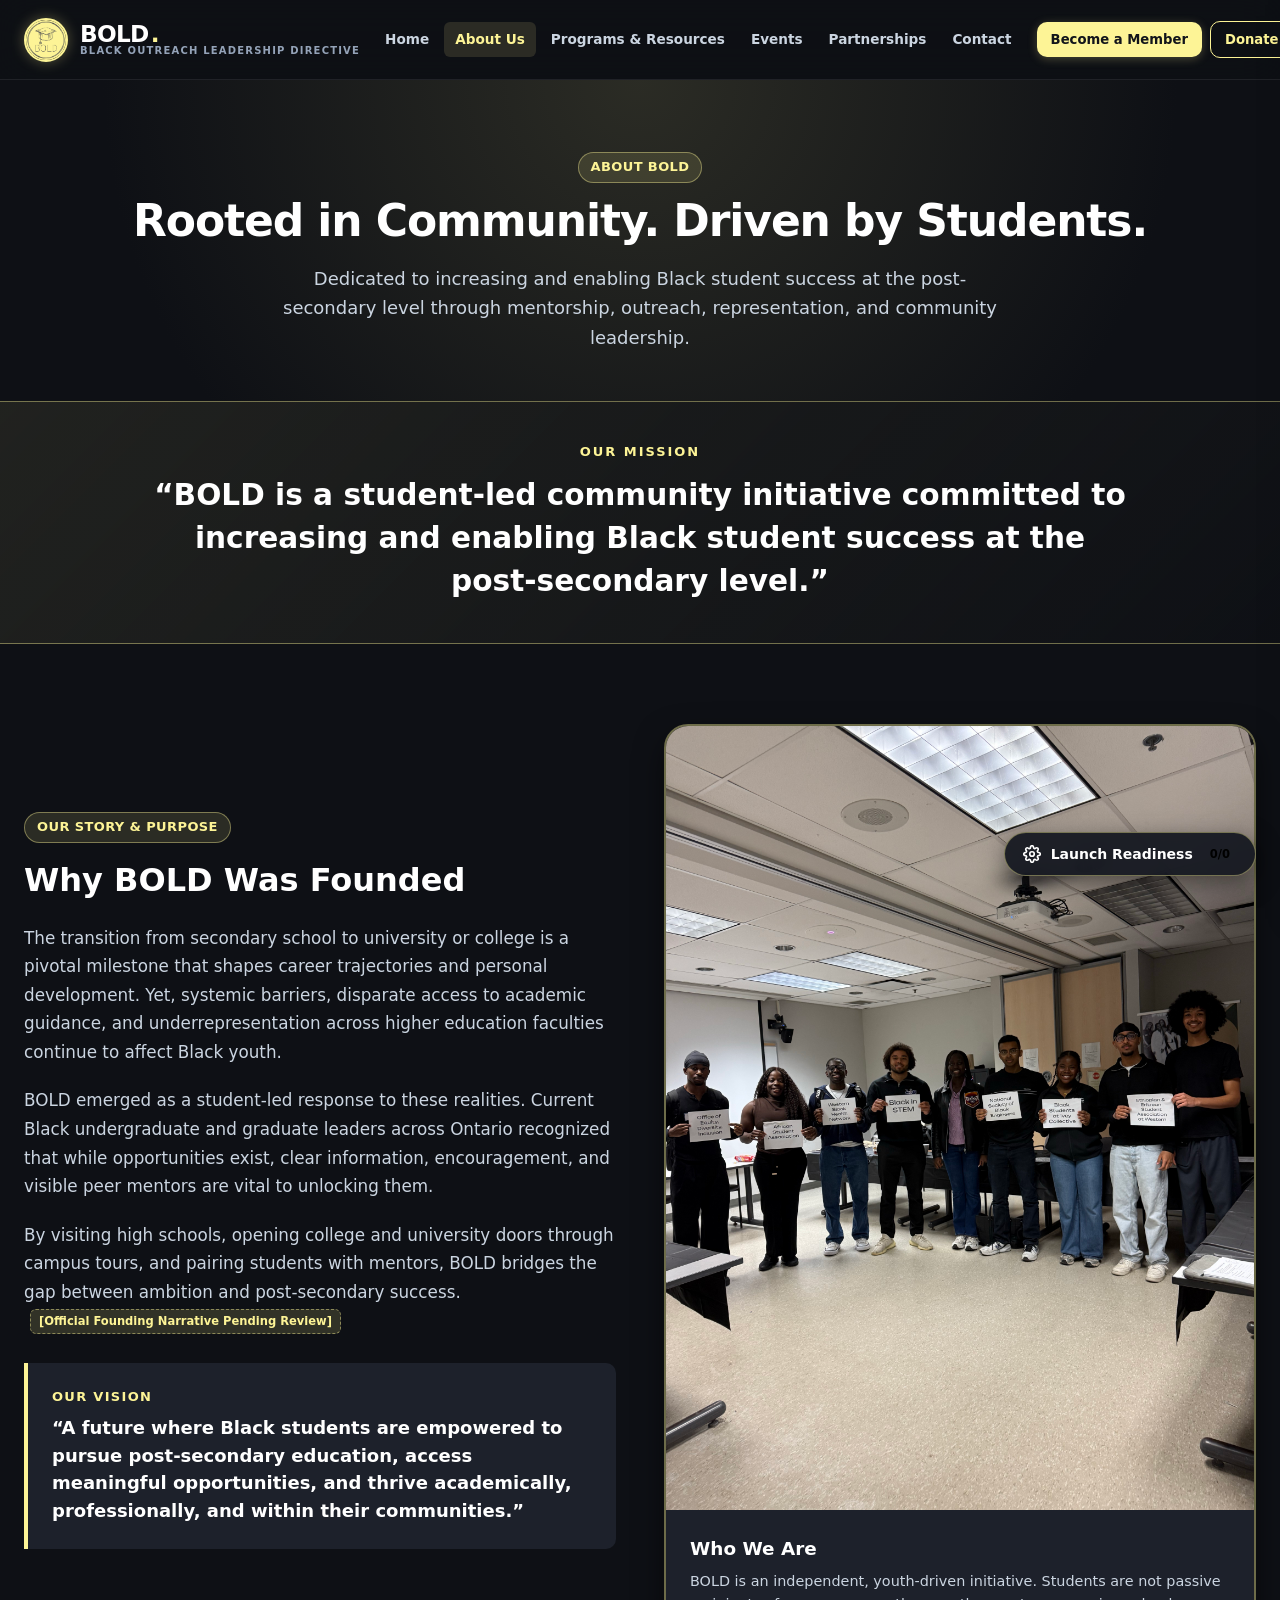
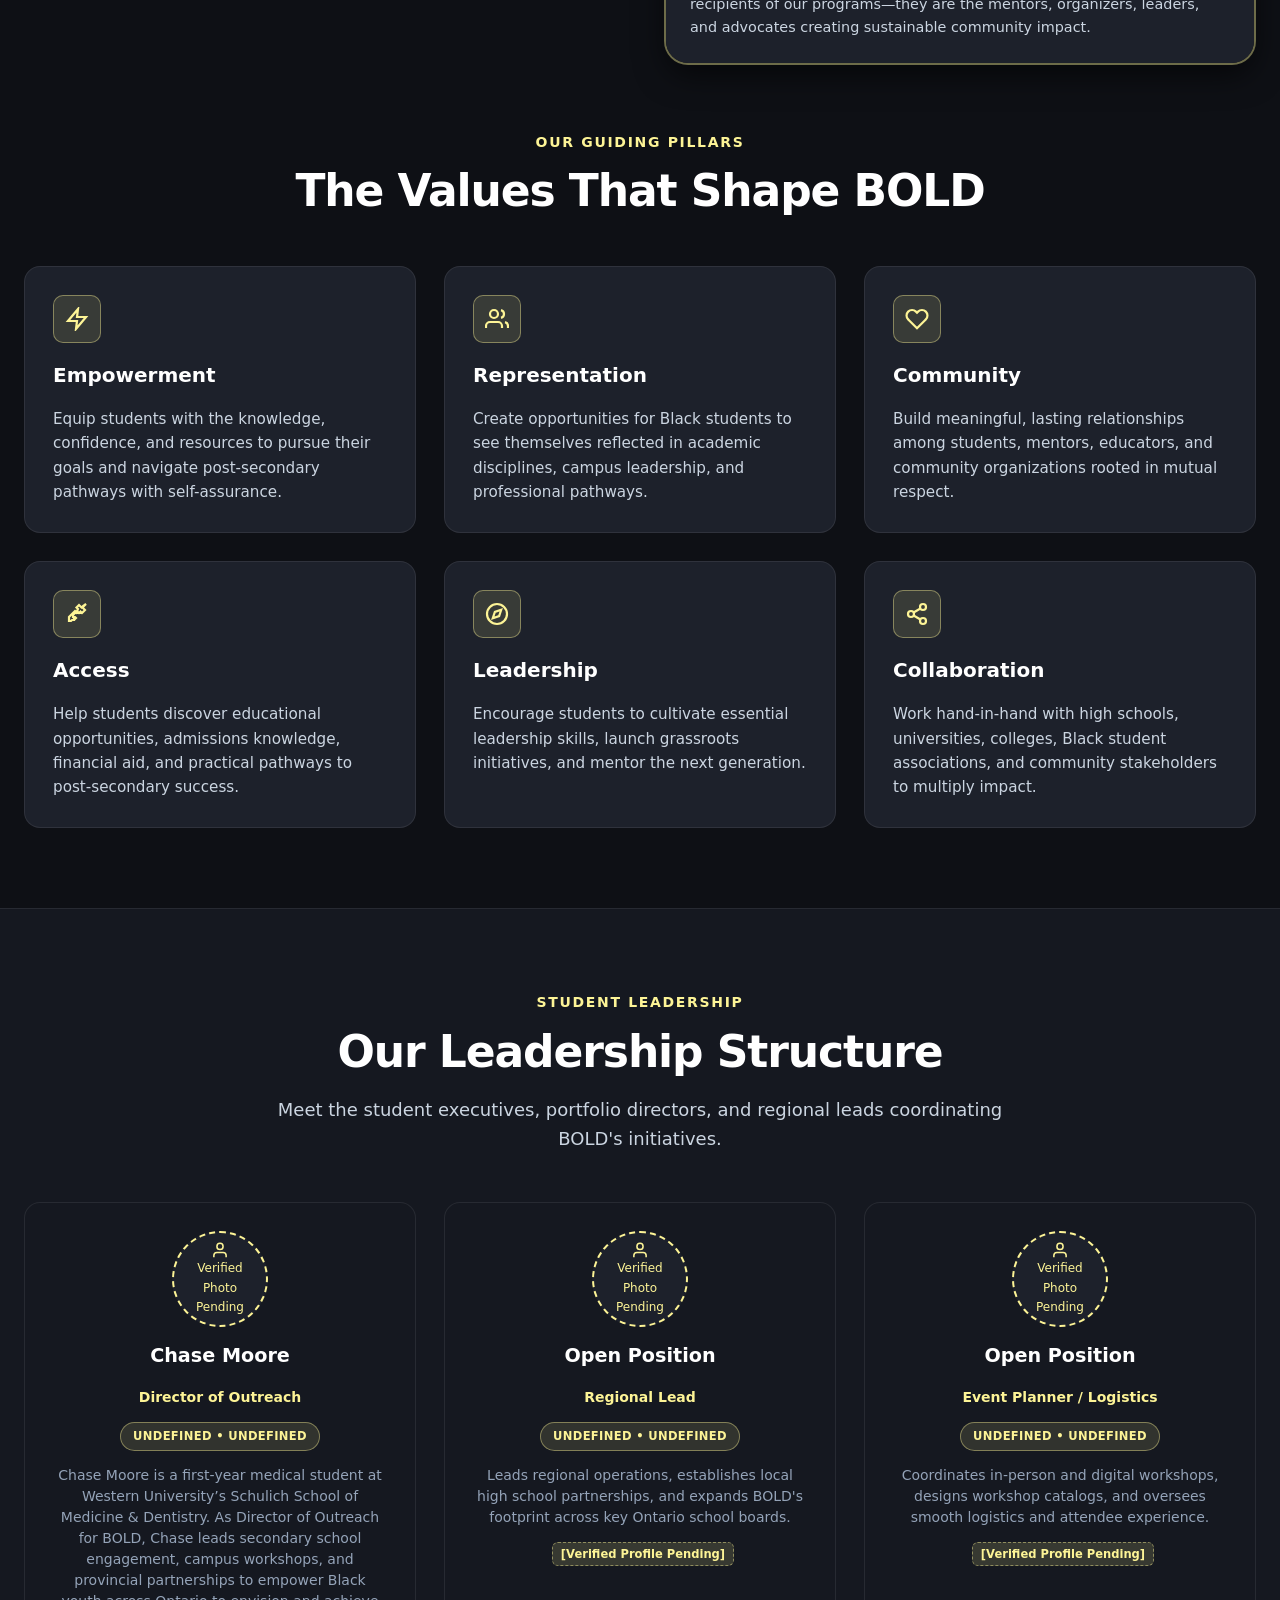
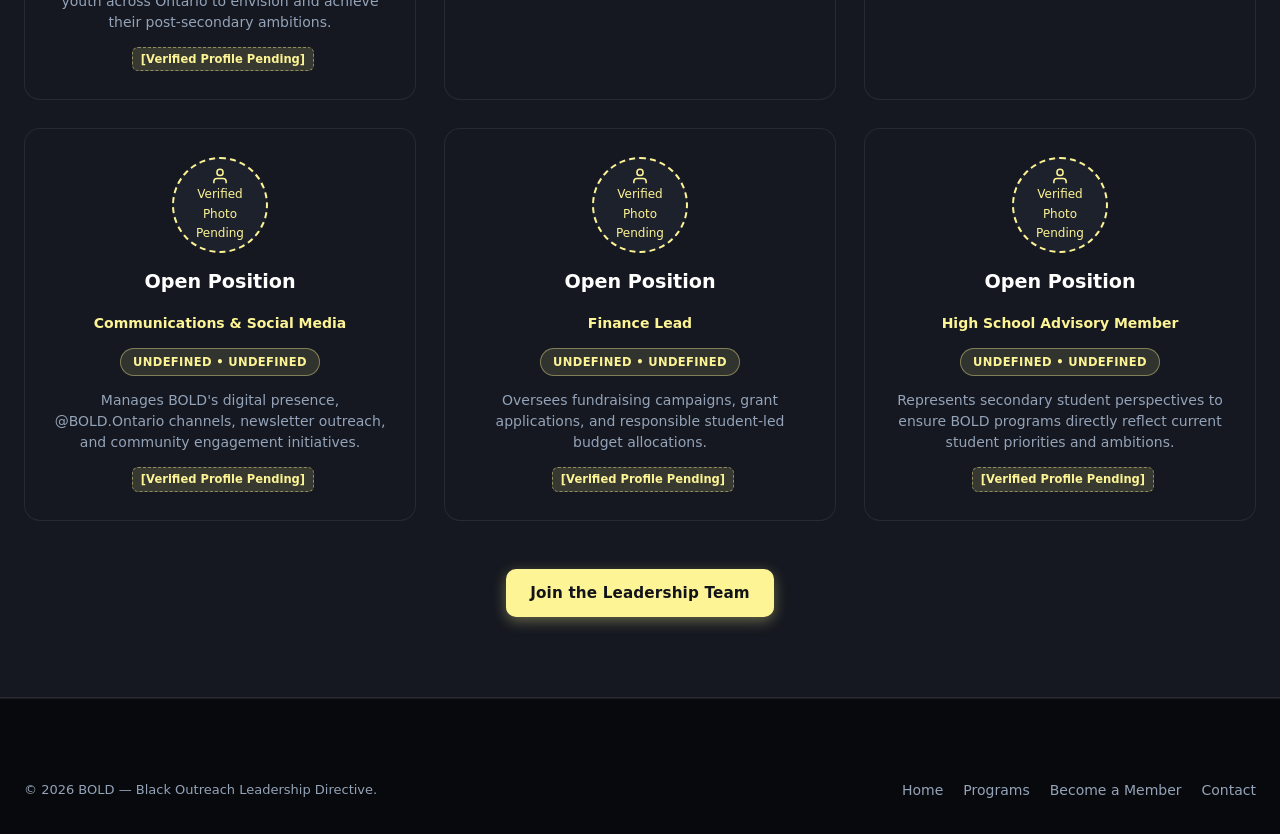
==== about.html @ ca9efd26 "Add files via upload" ====
<!DOCTYPE html>
<html lang="en-CA">
<head>
  <meta charset="UTF-8">
  <meta name="viewport" content="width=device-width, initial-scale=1.0">
  <title>About Us | BOLD — Black Outreach Leadership Directive</title>
  <meta name="description" content="Learn about BOLD's mission, story, values, and student-led movement to expand Black post-secondary educational success.">
  <link rel="icon" type="image/png" href="assets/images/bold-logo.png">
  <link rel="stylesheet" href="css/style.css">
</head>
<body>

  <a href="#mainContent" class="skip-link">Skip to main content</a>

  <!-- Header -->
  <header class="site-header" role="banner">
    <div class="container header-inner">
      <a href="index.html" class="brand-logo" aria-label="BOLD Home">
        <img src="assets/images/bold-logo.png" alt="BOLD Logo" class="brand-logo-img" width="46" height="46">
        <div class="brand-text-wrap">
          <div class="brand-acronym">BOLD<span class="brand-dot">.</span></div>
          <div class="brand-subtext">Black Outreach Leadership Directive</div>
        </div>
      </a>

      <nav class="nav-menu" role="navigation" aria-label="Primary Navigation">
        <a href="index.html" class="nav-link">Home</a>
        <a href="about.html" class="nav-link active">About Us</a>
        <a href="programs.html" class="nav-link">Programs & Resources</a>
        <a href="events.html" class="nav-link">Events</a>
        <a href="partnerships.html" class="nav-link">Partnerships</a>
        <a href="contact.html" class="nav-link">Contact</a>
      </nav>

      <div class="header-actions">
        <a href="become-a-member.html" class="btn-member-nav">Become a Member</a>
        <a href="donate.html" class="btn-donate-nav">Donate</a>
        <button class="mobile-nav-toggle" aria-label="Open Navigation Menu">
          <svg width="24" height="24" viewBox="0 0 24 24" fill="none" stroke="currentColor" stroke-width="2.2"><line x1="3" y1="12" x2="21" y2="12"></line><line x1="3" y1="6" x2="21" y2="6"></line><line x1="3" y1="18" x2="21" y2="18"></line></svg>
        </button>
      </div>
    </div>
  </header>

  <!-- Mobile Drawer -->
  <div class="mobile-drawer-overlay" aria-hidden="true"></div>
  <aside class="mobile-drawer">
    <div class="mobile-drawer-header">
      <div class="brand-acronym" style="font-size: 1.3rem;">BOLD<span class="brand-dot">.</span></div>
      <button class="mobile-drawer-close" aria-label="Close Navigation Menu"><svg width="20" height="20" viewBox="0 0 24 24" fill="none" stroke="currentColor" stroke-width="2"><line x1="18" y1="6" x2="6" y2="18"></line><line x1="6" y1="6" x2="18" y2="18"></line></svg></button>
    </div>
    <nav class="mobile-drawer-menu">
      <a href="index.html" class="mobile-nav-link">Home</a>
      <a href="about.html" class="mobile-nav-link active">About Us</a>
      <a href="programs.html" class="mobile-nav-link">Programs & Resources</a>
      <a href="events.html" class="mobile-nav-link">Events</a>
      <a href="become-a-member.html" class="mobile-nav-link">Become a Member</a>
      <a href="donate.html" class="mobile-nav-link">Donate</a>
      <a href="partnerships.html" class="mobile-nav-link">Partnerships</a>
      <a href="contact.html" class="mobile-nav-link">Contact</a>
    </nav>
  </aside>

  <main id="mainContent" role="main">
    
    <!-- Hero Header -->
    <section class="section" style="padding: 72px 0 48px; background: radial-gradient(circle at 50% 0%, rgba(253, 244, 150, 0.12) 0%, rgba(14, 16, 21, 0.98) 75%);">
      <div class="container text-center">
        <span class="badge badge-yellow" style="margin-bottom: 12px;">About BOLD</span>
        <h1 class="section-title">Rooted in Community. Driven by Students.</h1>
        <p class="section-description" style="max-width: 720px; margin: 0 auto;">
          Dedicated to increasing and enabling Black student success at the post-secondary level through mentorship, outreach, representation, and community leadership.
        </p>
      </div>
    </section>

    <!-- Mission & Vision -->
    <section class="mission-banner-wrap">
      <div class="container">
        <div class="mission-lead">Our Mission</div>
        <blockquote class="mission-statement">
          “BOLD is a student-led community initiative committed to increasing and enabling Black student success at the post-secondary level.”
        </blockquote>
      </div>
    </section>

    <!-- Detailed Story & Background -->
    <section class="section">
      <div class="container">
        <div class="about-grid">
          <div>
            <span class="badge badge-yellow" style="margin-bottom: 12px;">Our Story & Purpose</span>
            <h2 style="font-size: 2rem; font-weight: 800; color: var(--text-white); margin-bottom: 18px;">
              Why BOLD Was Founded
            </h2>
            <p class="story-text">
              The transition from secondary school to university or college is a pivotal milestone that shapes career trajectories and personal development. Yet, systemic barriers, disparate access to academic guidance, and underrepresentation across higher education faculties continue to affect Black youth.
            </p>
            <p class="story-text">
              BOLD emerged as a student-led response to these realities. Current Black undergraduate and graduate leaders across Ontario recognized that while opportunities exist, clear information, encouragement, and visible peer mentors are vital to unlocking them.
            </p>
            <p class="story-text">
              By visiting high schools, opening college and university doors through campus tours, and pairing students with mentors, BOLD bridges the gap between ambition and post-secondary success.
              <span class="placeholder-tag">[Official Founding Narrative Pending Review]</span>
            </p>

            <div class="vision-box">
              <div class="vision-label">Our Vision</div>
              <div class="vision-text">
                “A future where Black students are empowered to pursue post-secondary education, access meaningful opportunities, and thrive academically, professionally, and within their communities.”
              </div>
            </div>
          </div>

          <div>
            <!-- Real BOLD Event Photo: Student Coalition with signs -->
            <div style="border-radius: var(--radius-xl); overflow: hidden; border: 2px solid var(--border-yellow); box-shadow: var(--shadow-lg);">
              <img src="assets/images/event-student-coalition.jpg" alt="BOLD Student Leadership and Collegiate Network in Ontario" width="600" height="420">
              <div style="padding: 24px; background: var(--bg-surface-2);">
                <h3 style="font-size: 1.15rem; font-weight: 800; color: var(--text-white); margin-bottom: 6px;">Who We Are</h3>
                <p style="font-size: 0.9rem; color: var(--text-secondary); line-height: 1.6;">
                  BOLD is an independent, youth-driven initiative. Students are not passive recipients of our programs—they are the mentors, organizers, leaders, and advocates creating sustainable community impact.
                </p>
              </div>
            </div>
          </div>
        </div>

        <!-- 6 Core Values -->
        <div style="margin-top: 64px;">
          <div class="section-header text-center">
            <span class="section-subtitle">Our Guiding Pillars</span>
            <h2 class="section-title">The Values That Shape BOLD</h2>
          </div>
          <div class="values-grid" id="valuesGrid"></div>
        </div>

      </div>
    </section>

    <!-- Leadership Section -->
    <section class="section section-surface" id="leadership">
      <div class="container">
        <div class="section-header text-center">
          <span class="section-subtitle">Student Leadership</span>
          <h2 class="section-title">Our Leadership Structure</h2>
          <p class="section-description">
            Meet the student executives, portfolio directors, and regional leads coordinating BOLD's initiatives.
          </p>
        </div>

        <div class="team-grid" id="teamGrid"></div>

        <div style="margin-top: 48px; text-align: center;">
          <a href="become-a-member.html" class="btn btn-primary">Join the Leadership Team</a>
        </div>
      </div>
    </section>

  </main>

  <!-- Footer -->
  <footer class="site-footer" role="contentinfo">
    <div class="container">
      <div class="footer-bottom-bar" style="border: none; padding-top: 0;">
        <div>&copy; <span id="currentYear">2026</span> BOLD — Black Outreach Leadership Directive.</div>
        <div class="footer-legal-links">
          <a href="index.html" class="footer-link">Home</a>
          <a href="programs.html" class="footer-link">Programs</a>
          <a href="become-a-member.html" class="footer-link">Become a Member</a>
          <a href="contact.html" class="footer-link">Contact</a>
        </div>
      </div>
    </div>
  </footer>

  <script src="js/data.js"></script>
  <script src="js/app.js"></script>
  <script src="js/admin.js"></script>
  <script>document.getElementById('currentYear').textContent = new Date().getFullYear();</script>
</body>
</html>
---- css/style.css ----
/* ==========================================================================
   BOLD — Black Outreach Leadership Directive
   Design System & Master Stylesheet
   WCAG 2.2 AA Compliant | Authentic Yellow & Charcoal Color Scheme
   ========================================================================== */

/* --- CSS Variables & Design Tokens (Matching Official BOLD Logo) --- */
:root {
  /* Official BOLD Brand Palette */
  --bold-yellow: #FDF496;         /* Exact background yellow from official logo */
  --bold-yellow-light: #FFFDE7;   /* Softest cream yellow */
  --bold-yellow-hover: #FFF59D;   /* Bright hover yellow */
  --bold-yellow-deep: #FDE047;    /* Rich saturated yellow */
  --bold-yellow-accent: #EAB308;  /* Deep gold border accent */
  --bold-yellow-glow: rgba(253, 244, 150, 0.25);
  --bold-yellow-subtle: rgba(253, 244, 150, 0.12);

  /* Deep Charcoal & Slate Canvas (High Contrast) */
  --bg-dark: #0E1015;
  --bg-surface-1: #151820;
  --bg-surface-2: #1D212B;
  --bg-surface-3: #262B37;
  --border-subtle: rgba(255, 255, 255, 0.08);
  --border-medium: rgba(255, 255, 255, 0.15);
  --border-yellow: rgba(253, 244, 150, 0.4);
  --border-focus: #FDF496;

  /* Typography & Text */
  --text-white: #FFFFFF;
  --text-primary: #F3F4F6;
  --text-secondary: #CBD5E1;
  --text-muted: #94A3B8;
  --text-dark: #12141A;
  --text-yellow: #FEF08A;

  /* State Colors */
  --success: #10B981;
  --success-bg: rgba(16, 185, 129, 0.14);
  --warning: #F59E0B;
  --warning-bg: rgba(245, 158, 11, 0.14);
  --info: #38BDF8;
  --info-bg: rgba(56, 189, 248, 0.14);
  --danger: #EF4444;
  --danger-bg: rgba(239, 68, 68, 0.14);

  /* Typography */
  --font-sans: system-ui, -apple-system, BlinkMacSystemFont, "Segoe UI", Roboto, "Helvetica Neue", Arial, sans-serif;
  --font-mono: ui-monospace, SFMono-Regular, Menlo, Monaco, Consolas, monospace;

  /* Harmonized Layout & Uniform Spacing */
  --container-max: 1360px;
  --header-height: 80px;
  --section-padding: 80px;
  --grid-gap: 28px;
  --radius-sm: 6px;
  --radius-md: 10px;
  --radius-lg: 16px;
  --radius-xl: 24px;
  --radius-full: 9999px;

  /* Shadows & Glassmorphism */
  --shadow-sm: 0 1px 3px 0 rgba(0, 0, 0, 0.4);
  --shadow-md: 0 4px 14px -1px rgba(0, 0, 0, 0.5);
  --shadow-lg: 0 12px 32px -4px rgba(0, 0, 0, 0.65);
  --shadow-yellow: 0 8px 24px -4px rgba(253, 244, 150, 0.3);
  --glass-bg: rgba(14, 16, 21, 0.88);

  /* Transitions */
  --transition-fast: 150ms cubic-bezier(0.4, 0, 0.2, 1);
  --transition-normal: 250ms cubic-bezier(0.4, 0, 0.2, 1);
}

/* --- Global Reset & Accessibility --- */
*, *::before, *::after {
  box-sizing: border-box;
  margin: 0;
  padding: 0;
}

html {
  font-family: var(--font-sans);
  font-size: 16px;
  line-height: 1.6;
  color: var(--text-primary);
  background-color: var(--bg-dark);
  scroll-behavior: smooth;
  -webkit-font-smoothing: antialiased;
}

body {
  min-height: 100vh;
  display: flex;
  flex-direction: column;
  overflow-x: hidden;
  background-color: var(--bg-dark);
  color: var(--text-primary);
}

img, svg, video {
  max-width: 100%;
  height: auto;
  display: block;
}

a {
  color: inherit;
  text-decoration: none;
  transition: color var(--transition-fast);
}

button, input, select, textarea {
  font: inherit;
  color: inherit;
}

button {
  cursor: pointer;
  border: none;
  background: none;
}

ul, ol {
  list-style: none;
}

:focus-visible {
  outline: 2px solid var(--border-focus);
  outline-offset: 3px;
}

.skip-link {
  position: absolute;
  top: -100px;
  left: 20px;
  background: var(--bold-yellow);
  color: var(--text-dark);
  padding: 12px 20px;
  border-radius: var(--radius-md);
  font-weight: 700;
  z-index: 10000;
  transition: top var(--transition-fast);
}
.skip-link:focus {
  top: 20px;
}

/* --- Layout & Utilities --- */
.container {
  width: 100%;
  max-width: var(--container-max);
  margin-left: auto;
  margin-right: auto;
  padding-left: 24px;
  padding-right: 24px;
}

.text-yellow {
  color: var(--bold-yellow);
}
.text-muted {
  color: var(--text-muted);
}
.text-center {
  text-align: center;
}
.font-bold {
  font-weight: 700;
}

/* Badges */
.badge {
  display: inline-flex;
  align-items: center;
  gap: 6px;
  padding: 4px 12px;
  border-radius: var(--radius-full);
  font-size: 0.8125rem;
  font-weight: 700;
  letter-spacing: 0.03em;
  text-transform: uppercase;
  white-space: nowrap;
}
.badge-gold, .badge-yellow {
  background: var(--bold-yellow-subtle);
  border: 1px solid var(--border-yellow);
  color: var(--bold-yellow);
}
.badge-success {
  background: var(--success-bg);
  border: 1px solid rgba(16, 185, 129, 0.35);
  color: #34D399;
}
.badge-warning {
  background: var(--warning-bg);
  border: 1px solid rgba(245, 158, 11, 0.35);
  color: #FBBF24;
}
.badge-info {
  background: var(--info-bg);
  border: 1px solid rgba(56, 189, 248, 0.35);
  color: var(--info);
}

.placeholder-tag {
  display: inline-flex;
  align-items: center;
  gap: 4px;
  font-size: 0.72rem;
  font-weight: 600;
  padding: 2px 8px;
  border-radius: var(--radius-sm);
  background: rgba(253, 244, 150, 0.15);
  color: var(--bold-yellow);
  border: 1px dashed rgba(253, 244, 150, 0.45);
  vertical-align: middle;
  margin-left: 6px;
}

body.highlight-placeholders .placeholder-item,
body.highlight-placeholders [data-placeholder="true"],
body.highlight-placeholders .placeholder-tag {
  outline: 2px dashed var(--bold-yellow) !important;
  background-color: rgba(253, 244, 150, 0.22) !important;
  box-shadow: 0 0 14px rgba(253, 244, 150, 0.4) !important;
}

/* --- Section Spacing (Balanced & Equivalent) --- */
.section {
  padding: var(--section-padding) 0;
  position: relative;
}
.section-surface {
  background-color: var(--bg-surface-1);
  border-top: 1px solid var(--border-subtle);
  border-bottom: 1px solid var(--border-subtle);
}

.section-header {
  margin-bottom: 48px;
}
.section-header.text-center {
  max-width: 760px;
  margin-left: auto;
  margin-right: auto;
}
.section-subtitle {
  display: inline-block;
  font-size: 0.875rem;
  font-weight: 800;
  text-transform: uppercase;
  letter-spacing: 0.12em;
  color: var(--bold-yellow);
  margin-bottom: 12px;
}
.section-title {
  font-size: clamp(2rem, 3.5vw, 2.75rem);
  font-weight: 900;
  line-height: 1.2;
  letter-spacing: -0.025em;
  color: var(--text-white);
  margin-bottom: 16px;
}
.section-description {
  font-size: 1.125rem;
  color: var(--text-secondary);
  line-height: 1.65;
}

/* --- Buttons --- */
.btn {
  display: inline-flex;
  align-items: center;
  justify-content: center;
  gap: 10px;
  padding: 12px 24px;
  border-radius: var(--radius-md);
  font-weight: 700;
  font-size: 0.95rem;
  letter-spacing: 0.01em;
  text-align: center;
  transition: all var(--transition-fast);
  white-space: nowrap;
}
.btn:hover {
  transform: translateY(-1px);
}
.btn:active {
  transform: translateY(0);
}

.btn-primary {
  background: var(--bold-yellow);
  color: var(--text-dark);
  box-shadow: 0 4px 14px rgba(253, 244, 150, 0.35);
}
.btn-primary:hover {
  background: #FFF59D;
  box-shadow: 0 6px 20px rgba(253, 244, 150, 0.5);
}

.btn-secondary {
  background: rgba(255, 255, 255, 0.08);
  color: var(--text-white);
  border: 1px solid var(--border-medium);
}
.btn-secondary:hover {
  background: rgba(255, 255, 255, 0.14);
  border-color: rgba(255, 255, 255, 0.3);
}

.btn-outline-gold, .btn-outline-yellow {
  background: transparent;
  color: var(--bold-yellow);
  border: 1.5px solid var(--bold-yellow);
}
.btn-outline-gold:hover, .btn-outline-yellow:hover {
  background: var(--bold-yellow-subtle);
  color: #FFFFFF;
}

.btn-sm {
  padding: 8px 18px;
  font-size: 0.875rem;
}
.btn-lg {
  padding: 16px 32px;
  font-size: 1.05rem;
}

/* --- Navigation Header (Equivalent Balanced Spacing) --- */
.site-header {
  position: sticky;
  top: 0;
  left: 0;
  width: 100%;
  height: var(--header-height);
  background: var(--glass-bg);
  backdrop-filter: blur(20px);
  -webkit-backdrop-filter: blur(20px);
  border-bottom: 1px solid var(--border-subtle);
  z-index: 1000;
}
.header-inner {
  height: 100%;
  display: flex;
  align-items: center;
  justify-content: space-between;
  gap: 14px;
  overflow: visible;
  width: 100%;
}

/* Logo Brand Lockup with Official Image */
.brand-logo {
  display: flex;
  align-items: center;
  gap: 12px;
  text-decoration: none;
  flex-shrink: 0;
}
.brand-logo-img {
  width: 44px;
  height: 44px;
  border-radius: 50%;
  object-fit: cover;
  border: 2px solid var(--bold-yellow);
  background: var(--bold-yellow);
  box-shadow: 0 0 14px rgba(253, 244, 150, 0.3);
}
.brand-text-wrap {
  display: flex;
  flex-direction: column;
}
.brand-acronym {
  font-size: 1.45rem;
  font-weight: 900;
  line-height: 1;
  letter-spacing: -0.03em;
  color: var(--text-white);
  display: flex;
  align-items: center;
  gap: 2px;
}
.brand-acronym .brand-dot {
  color: var(--bold-yellow);
}
.brand-subtext {
  font-size: 0.625rem;
  font-weight: 800;
  letter-spacing: 0.12em;
  text-transform: uppercase;
  color: var(--text-muted);
  line-height: 1.2;
}

/* Desktop Nav: Uniform Balanced Spacing Across All Options */
.nav-menu {
  display: flex;
  align-items: center;
  gap: 4px; /* Perfectly balanced equivalent spacing */
  flex-shrink: 1;
}
.nav-link {
  font-size: 0.85rem;
  font-weight: 600;
  color: var(--text-secondary);
  padding: 7px 11px; /* Uniform click padding */
  border-radius: var(--radius-sm);
  position: relative;
  transition: all var(--transition-fast);
  white-space: nowrap;
}
.nav-link:hover {
  color: var(--text-white);
  background: rgba(255, 255, 255, 0.05);
}
.nav-link.active {
  color: var(--bold-yellow);
  background: var(--bold-yellow-subtle);
}

/* Header CTAs: Become a Member and Donate Buttons (Never Cut Off) */
.header-actions {
  display: flex;
  align-items: center;
  gap: 8px;
  flex-shrink: 0;
}
.btn-member-nav {
  background: var(--bold-yellow);
  color: var(--text-dark);
  font-weight: 800;
  padding: 7px 14px;
  border-radius: var(--radius-md);
  font-size: 0.825rem;
  box-shadow: 0 2px 10px rgba(253, 244, 150, 0.25);
  white-space: nowrap;
  display: inline-flex;
  align-items: center;
  justify-content: center;
}
.btn-member-nav:hover {
  background: #FFF59D;
  transform: translateY(-1px);
}
.btn-donate-nav {
  background: transparent;
  color: var(--bold-yellow);
  border: 1.5px solid var(--bold-yellow);
  padding: 7px 14px;
  border-radius: var(--radius-md);
  font-size: 0.825rem;
  font-weight: 700;
  white-space: nowrap;
  display: inline-flex;
  align-items: center;
  justify-content: center;
}
.btn-donate-nav:hover {
  background: var(--bold-yellow-subtle);
  color: #FFFFFF;
}

/* --- Prominent Contact Bar (Featuring Instagram & Email) --- */
.prominent-contact-bar {
  background: var(--bg-surface-2);
  border-bottom: 1px solid var(--border-subtle);
  padding: 8px 0;
  font-size: 0.825rem;
  position: relative;
  z-index: 1001;
}
.prominent-contact-inner {
  display: flex;
  align-items: center;
  justify-content: space-between;
  gap: 16px;
  flex-wrap: wrap;
}
.contact-bar-left {
  display: flex;
  align-items: center;
  gap: 16px;
  flex-wrap: wrap;
}
.contact-bar-right {
  display: flex;
  align-items: center;
  gap: 14px;
}
.contact-item-link {
  display: inline-flex;
  align-items: center;
  gap: 6px;
  color: var(--text-secondary);
  font-weight: 600;
  text-decoration: none;
  transition: color var(--transition-fast);
}
.contact-item-link:hover {
  color: var(--bold-yellow);
}
.contact-item-badge {
  background: var(--bold-yellow-subtle);
  color: var(--bold-yellow);
  padding: 2px 8px;
  border-radius: var(--radius-full);
  font-size: 0.725rem;
  font-weight: 700;
  border: 1px solid rgba(253, 244, 150, 0.3);
}

/* --- Dual QR Codes Component --- */
.qr-codes-section {
  background: var(--bg-surface-1);
  border-top: 1px solid var(--border-subtle);
  border-bottom: 1px solid var(--border-subtle);
  padding: 64px 0;
}
.qr-cards-grid {
  display: grid;
  grid-template-columns: repeat(2, 1fr);
  gap: 28px;
  max-width: 960px;
  margin: 0 auto;
}
.qr-card {
  background: var(--bg-surface-2);
  border: 1px solid var(--border-medium);
  border-radius: var(--radius-lg);
  padding: 32px 28px;
  display: flex;
  flex-direction: column;
  align-items: center;
  text-align: center;
  box-shadow: var(--shadow-md);
  transition: transform var(--transition-normal), border-color var(--transition-normal);
  position: relative;
}
.qr-card:hover {
  transform: translateY(-4px);
  border-color: var(--bold-yellow);
}
.qr-badge {
  background: var(--bold-yellow-subtle);
  color: var(--bold-yellow);
  border: 1px solid rgba(253, 244, 150, 0.3);
  padding: 4px 12px;
  border-radius: var(--radius-full);
  font-size: 0.75rem;
  font-weight: 800;
  text-transform: uppercase;
  letter-spacing: 0.06em;
  margin-bottom: 16px;
}
.qr-image-wrapper {
  background: #FFFFFF;
  padding: 14px;
  border-radius: var(--radius-md);
  box-shadow: 0 4px 20px rgba(0, 0, 0, 0.4);
  margin-bottom: 18px;
  display: inline-block;
}
.qr-image {
  width: 160px;
  height: 160px;
  object-fit: contain;
  display: block;
}
.qr-card-title {
  font-size: 1.35rem;
  font-weight: 800;
  color: var(--text-white);
  margin-bottom: 8px;
}
.qr-card-desc {
  font-size: 0.925rem;
  color: var(--text-secondary);
  line-height: 1.55;
  margin-bottom: 20px;
  max-width: 380px;
}

/* --- Team & Structure: Chase Moore Featured Card --- */
.team-chase-featured {
  display: grid;
  grid-template-columns: 260px 1fr;
  gap: 36px;
  background: var(--bg-surface-2);
  border: 1.5px solid var(--bold-yellow);
  border-radius: var(--radius-lg);
  padding: 36px;
  margin-bottom: 40px;
  align-items: center;
  box-shadow: 0 0 25px rgba(253, 244, 150, 0.12);
}
.team-chase-photo-wrap {
  width: 100%;
  aspect-ratio: 1;
  border-radius: var(--radius-lg);
  overflow: hidden;
  border: 2px solid var(--bold-yellow);
  box-shadow: 0 8px 24px rgba(0, 0, 0, 0.4);
}
.team-chase-photo {
  width: 100%;
  height: 100%;
  object-fit: cover;
  display: block;
}
.team-placeholder-grid {
  display: grid;
  grid-template-columns: repeat(3, 1fr);
  gap: 20px;
}
.team-placeholder-card {
  background: var(--bg-surface-1);
  border: 1px dashed var(--border-medium);
  border-radius: var(--radius-md);
  padding: 24px 20px;
  text-align: center;
  transition: border-color var(--transition-fast);
}
.team-placeholder-card:hover {
  border-color: var(--bold-yellow);
}

/* --- Executive Roles: 7 Concise Role Cards --- */
.exec-roles-grid {
  display: grid;
  grid-template-columns: repeat(2, 1fr);
  gap: 24px;
  margin-top: 32px;
}
.exec-role-card {
  background: var(--bg-surface-2);
  border: 1px solid var(--border-medium);
  border-radius: var(--radius-md);
  padding: 28px;
  display: flex;
  flex-direction: column;
}
.exec-role-title {
  font-size: 1.25rem;
  font-weight: 800;
  color: var(--bold-yellow);
  margin-bottom: 6px;
}
.exec-role-category {
  font-size: 0.775rem;
  font-weight: 700;
  text-transform: uppercase;
  color: var(--text-muted);
  letter-spacing: 0.08em;
  margin-bottom: 16px;
}
.exec-role-duties {
  list-style: none;
  padding: 0;
  margin: 0 0 20px 0;
  display: flex;
  flex-direction: column;
  gap: 8px;
}
.exec-role-duty-item {
  position: relative;
  padding-left: 18px;
  font-size: 0.88rem;
  color: var(--text-secondary);
  line-height: 1.45;
}
.exec-role-duty-item::before {
  content: "•";
  position: absolute;
  left: 4px;
  color: var(--bold-yellow);
  font-size: 1.1rem;
  line-height: 1;
}

/* Mobile Nav Toggle */
.mobile-nav-toggle {
  display: none;
  width: 44px;
  height: 44px;
  align-items: center;
  justify-content: center;
  background: var(--bg-surface-2);
  border: 1px solid var(--border-medium);
  border-radius: var(--radius-md);
  color: var(--text-white);
}

/* Mobile Drawer */
.mobile-drawer-overlay {
  position: fixed;
  top: 0;
  left: 0;
  width: 100vw;
  height: 100vh;
  background: rgba(0, 0, 0, 0.75);
  backdrop-filter: blur(8px);
  z-index: 1999;
  opacity: 0;
  visibility: hidden;
  transition: all var(--transition-normal);
}
.mobile-drawer {
  position: fixed;
  top: 0;
  right: -320px;
  width: 300px;
  height: 100vh;
  background: var(--bg-surface-1);
  border-left: 1px solid var(--border-medium);
  padding: 32px 24px;
  display: flex;
  flex-direction: column;
  z-index: 2000;
  transition: right var(--transition-normal);
  overflow-y: auto;
}
.mobile-drawer-overlay.open {
  opacity: 1;
  visibility: visible;
}
.mobile-drawer.open {
  right: 0;
}
.mobile-drawer-header {
  display: flex;
  align-items: center;
  justify-content: space-between;
  margin-bottom: 24px;
  padding-bottom: 16px;
  border-bottom: 1px solid var(--border-subtle);
}
.mobile-drawer-close {
  width: 36px;
  height: 36px;
  display: flex;
  align-items: center;
  justify-content: center;
  border-radius: var(--radius-sm);
  background: var(--bg-surface-2);
  color: var(--text-muted);
}
.mobile-drawer-menu {
  display: flex;
  flex-direction: column;
  gap: 12px;
  margin-bottom: 32px;
}
.mobile-nav-link {
  font-size: 1.05rem;
  font-weight: 600;
  color: var(--text-secondary);
  padding: 10px 12px;
  border-radius: var(--radius-sm);
}
.mobile-nav-link:hover, .mobile-nav-link.active {
  color: var(--bold-yellow);
  background: var(--bold-yellow-subtle);
}

/* --- Hero Section (Front & Center Photo Showcase) --- */
.hero-section {
  position: relative;
  padding: 72px 0 64px;
  background: radial-gradient(circle at 50% 0%, rgba(253, 244, 150, 0.12) 0%, rgba(14, 16, 21, 0.98) 75%);
  text-align: center;
}
.hero-header-center {
  max-width: 860px;
  margin: 0 auto 36px;
}
.hero-title {
  font-size: clamp(2.4rem, 4.5vw, 3.75rem);
  font-weight: 900;
  line-height: 1.15;
  letter-spacing: -0.03em;
  color: var(--text-white);
  margin-bottom: 20px;
}
.hero-title .highlight-word {
  color: var(--bold-yellow);
  text-decoration: underline;
  text-decoration-color: rgba(253, 244, 150, 0.5);
  text-underline-offset: 6px;
}
.hero-description {
  font-size: clamp(1.05rem, 1.8vw, 1.25rem);
  line-height: 1.65;
  color: var(--text-secondary);
  margin-bottom: 28px;
  max-width: 760px;
  margin-left: auto;
  margin-right: auto;
}
.hero-cta-group {
  display: flex;
  align-items: center;
  justify-content: center;
  flex-wrap: wrap;
  gap: 16px;
  margin-bottom: 44px;
}

/* Front & Center Hero Image Showcase */
.hero-featured-showcase {
  max-width: 820px;
  margin: 0 auto;
  position: relative;
  border-radius: var(--radius-xl);
  overflow: hidden;
  border: 2px solid var(--bold-yellow);
  box-shadow: 0 20px 50px rgba(0, 0, 0, 0.7), 0 0 30px rgba(253, 244, 150, 0.2);
}
.hero-featured-showcase img {
  width: 100%;
  height: auto;
  max-height: 520px;
  object-fit: cover;
  display: block;
}
.hero-featured-caption {
  position: absolute;
  bottom: 0;
  left: 0;
  right: 0;
  padding: 24px;
  background: linear-gradient(180deg, transparent 0%, rgba(14, 16, 21, 0.95) 80%);
  display: flex;
  align-items: center;
  justify-content: space-between;
  gap: 16px;
  flex-wrap: wrap;
  text-align: left;
}
.hero-caption-pill {
  display: inline-flex;
  align-items: center;
  gap: 10px;
  background: rgba(14, 16, 21, 0.85);
  backdrop-filter: blur(10px);
  border: 1px solid var(--border-yellow);
  padding: 8px 16px;
  border-radius: var(--radius-full);
  color: var(--bold-yellow);
  font-size: 0.875rem;
  font-weight: 700;
}
.pulse-indicator {
  width: 10px;
  height: 10px;
  border-radius: 50%;
  background: var(--bold-yellow);
  box-shadow: 0 0 10px var(--bold-yellow);
  animation: pulseGlow 2s infinite;
}
@keyframes pulseGlow {
  0% { transform: scale(0.95); box-shadow: 0 0 0 0 rgba(253, 244, 150, 0.7); }
  70% { transform: scale(1); box-shadow: 0 0 0 10px rgba(253, 244, 150, 0); }
  100% { transform: scale(0.95); box-shadow: 0 0 0 0 rgba(253, 244, 150, 0); }
}

/* 3 Pillars Strip */
.hero-pillars-strip {
  margin-top: 56px;
  padding-top: 48px;
  border-top: 1px solid var(--border-subtle);
  display: grid;
  grid-template-columns: repeat(3, 1fr);
  gap: var(--grid-gap);
  text-align: left;
}
.pillar-card {
  background: var(--bg-surface-1);
  border: 1px solid var(--border-subtle);
  border-radius: var(--radius-lg);
  padding: 28px;
  transition: all var(--transition-normal);
  display: flex;
  flex-direction: column;
  gap: 12px;
}
.pillar-card:hover {
  transform: translateY(-3px);
  border-color: var(--border-yellow);
  box-shadow: var(--shadow-md);
}
.pillar-icon-box {
  width: 44px;
  height: 44px;
  border-radius: var(--radius-md);
  background: var(--bold-yellow-subtle);
  border: 1px solid var(--border-yellow);
  display: flex;
  align-items: center;
  justify-content: center;
  color: var(--bold-yellow);
}
.pillar-title {
  font-size: 1.15rem;
  font-weight: 800;
  color: var(--text-white);
}
.pillar-desc {
  font-size: 0.925rem;
  color: var(--text-muted);
  line-height: 1.55;
}

/* --- Mission Statement Banner --- */
.mission-banner-wrap {
  padding: 40px 0;
  background: linear-gradient(135deg, rgba(253, 244, 150, 0.08) 0%, rgba(14, 16, 21, 0.95) 100%);
  border-top: 1px solid var(--border-yellow);
  border-bottom: 1px solid var(--border-yellow);
  text-align: center;
}
.mission-lead {
  font-size: 0.8125rem;
  font-weight: 800;
  text-transform: uppercase;
  letter-spacing: 0.15em;
  color: var(--bold-yellow);
  margin-bottom: 12px;
}
.mission-statement {
  font-size: clamp(1.35rem, 2.5vw, 1.85rem);
  font-weight: 800;
  line-height: 1.45;
  color: var(--text-white);
  max-width: 980px;
  margin: 0 auto;
}

/* --- About BOLD Section --- */
.about-grid {
  display: grid;
  grid-template-columns: 1fr 1fr;
  gap: 48px;
  align-items: center;
  margin-bottom: 64px;
}
.story-text {
  font-size: 1.05rem;
  color: var(--text-secondary);
  line-height: 1.7;
  margin-bottom: 20px;
}
.vision-box {
  background: var(--bg-surface-2);
  border-left: 4px solid var(--bold-yellow);
  padding: 24px;
  border-radius: 0 var(--radius-md) var(--radius-md) 0;
  margin: 28px 0;
}
.vision-label {
  font-size: 0.8125rem;
  font-weight: 800;
  text-transform: uppercase;
  letter-spacing: 0.1em;
  color: var(--bold-yellow);
  margin-bottom: 6px;
}
.vision-text {
  font-size: 1.125rem;
  font-weight: 700;
  color: var(--text-white);
  line-height: 1.55;
}

/* 6 Core Values Grid */
.values-grid {
  display: grid;
  grid-template-columns: repeat(3, 1fr);
  gap: var(--grid-gap);
}
.value-card {
  background: var(--bg-surface-2);
  border: 1px solid var(--border-subtle);
  border-radius: var(--radius-lg);
  padding: 28px;
  transition: all var(--transition-normal);
  display: flex;
  flex-direction: column;
  gap: 16px;
}
.value-card:hover {
  transform: translateY(-3px);
  border-color: var(--border-yellow);
  box-shadow: var(--shadow-md);
}
.value-icon-box {
  width: 48px;
  height: 48px;
  border-radius: var(--radius-md);
  background: var(--bold-yellow-subtle);
  border: 1px solid var(--border-yellow);
  display: flex;
  align-items: center;
  justify-content: center;
  color: var(--bold-yellow);
}
.value-title {
  font-size: 1.25rem;
  font-weight: 800;
  color: var(--text-white);
}
.value-desc {
  font-size: 0.95rem;
  color: var(--text-secondary);
  line-height: 1.6;
}

/* --- Impact Section --- */
.impact-metrics-grid {
  display: grid;
  grid-template-columns: repeat(3, 1fr);
  gap: var(--grid-gap);
  margin-bottom: 56px;
}
.metric-card {
  background: var(--bg-surface-1);
  border: 1px solid var(--border-subtle);
  border-radius: var(--radius-lg);
  padding: 32px 24px;
  text-align: center;
  transition: all var(--transition-normal);
}
.metric-card:hover {
  border-color: var(--border-yellow);
  transform: translateY(-2px);
}
.metric-number {
  font-size: clamp(2.5rem, 4vw, 3.5rem);
  font-weight: 900;
  line-height: 1;
  color: var(--bold-yellow);
  margin-bottom: 8px;
  letter-spacing: -0.03em;
}
.metric-label {
  font-size: 1.1rem;
  font-weight: 800;
  color: var(--text-white);
  margin-bottom: 8px;
}
.metric-desc {
  font-size: 0.875rem;
  color: var(--text-muted);
  line-height: 1.5;
}

/* Stories Grid */
.stories-header {
  display: flex;
  align-items: center;
  justify-content: space-between;
  margin-bottom: 32px;
  flex-wrap: wrap;
  gap: 16px;
}
.stories-grid {
  display: grid;
  grid-template-columns: repeat(3, 1fr);
  gap: var(--grid-gap);
}
.story-card {
  background: var(--bg-surface-2);
  border: 1px solid var(--border-subtle);
  border-radius: var(--radius-lg);
  overflow: hidden;
  display: flex;
  flex-direction: column;
  transition: all var(--transition-normal);
}
.story-card:hover {
  transform: translateY(-4px);
  border-color: var(--border-yellow);
  box-shadow: var(--shadow-lg);
}
.story-image {
  height: 220px;
  position: relative;
  overflow: hidden;
  background: var(--bg-surface-3);
}
.story-image img {
  width: 100%;
  height: 100%;
  object-fit: cover;
  transition: transform 400ms ease;
}
.story-card:hover .story-image img {
  transform: scale(1.04);
}
.story-body {
  padding: 24px;
  display: flex;
  flex-direction: column;
  flex-grow: 1;
  gap: 12px;
}
.story-meta {
  display: flex;
  align-items: center;
  justify-content: space-between;
  font-size: 0.8125rem;
  color: var(--text-muted);
}
.story-title {
  font-size: 1.2rem;
  font-weight: 800;
  color: var(--text-white);
  line-height: 1.35;
}
.story-quote {
  font-size: 0.875rem;
  font-style: italic;
  color: var(--bold-yellow);
  background: var(--bold-yellow-subtle);
  padding: 12px;
  border-left: 2px solid var(--bold-yellow);
  border-radius: 0 var(--radius-sm) var(--radius-sm) 0;
  margin-top: auto;
}

/* --- Programs Grid (Uniform Gap & Spacing) --- */
.programs-grid {
  display: grid;
  grid-template-columns: repeat(2, 1fr);
  gap: var(--grid-gap);
  margin-bottom: 48px;
}
.program-card {
  background: var(--bg-surface-1);
  border: 1px solid var(--border-subtle);
  border-radius: var(--radius-xl);
  padding: 36px;
  display: flex;
  flex-direction: column;
  transition: all var(--transition-normal);
}
.program-card:hover {
  border-color: var(--border-yellow);
  box-shadow: var(--shadow-lg);
  transform: translateY(-3px);
}
.program-header {
  display: flex;
  align-items: flex-start;
  justify-content: space-between;
  margin-bottom: 16px;
  gap: 12px;
}
.program-title {
  font-size: 1.5rem;
  font-weight: 800;
  color: var(--text-white);
}
.program-subtitle {
  font-size: 0.875rem;
  font-weight: 700;
  color: var(--bold-yellow);
  margin-top: 4px;
}
.program-desc {
  font-size: 1rem;
  color: var(--text-secondary);
  line-height: 1.65;
  margin-bottom: 24px;
}
.program-features {
  display: flex;
  flex-direction: column;
  gap: 12px;
  margin-bottom: 32px;
  flex-grow: 1;
}
.program-feature-item {
  display: flex;
  align-items: flex-start;
  gap: 10px;
  font-size: 0.925rem;
  color: var(--text-secondary);
}
.feature-check {
  color: var(--bold-yellow);
  flex-shrink: 0;
  margin-top: 2px;
}

/* --- Post-Secondary Resource Hub --- */
.resource-hub-wrap {
  background: var(--bg-surface-2);
  border: 1px solid var(--border-subtle);
  border-radius: var(--radius-xl);
  padding: 44px;
}
.resource-search-bar {
  display: flex;
  gap: 12px;
  margin-bottom: 20px;
}
.resource-search-input {
  flex-grow: 1;
  background: var(--bg-surface-1);
  border: 1px solid var(--border-medium);
  border-radius: var(--radius-md);
  padding: 12px 18px;
  color: var(--text-white);
  font-size: 0.95rem;
}
.resource-search-input:focus {
  border-color: var(--bold-yellow);
}
.resource-filter-pills {
  display: flex;
  flex-wrap: wrap;
  gap: 8px;
  margin-bottom: 32px;
}
.filter-btn {
  padding: 6px 14px;
  border-radius: var(--radius-full);
  font-size: 0.8125rem;
  font-weight: 700;
  background: var(--bg-surface-3);
  color: var(--text-secondary);
  border: 1px solid transparent;
  transition: all var(--transition-fast);
}
.filter-btn:hover {
  background: rgba(255, 255, 255, 0.1);
  color: var(--text-white);
}
.filter-btn.active {
  background: var(--bold-yellow);
  color: var(--text-dark);
}

.resources-grid {
  display: grid;
  grid-template-columns: repeat(2, 1fr);
  gap: 20px;
}
.resource-card {
  background: var(--bg-surface-1);
  border: 1px solid var(--border-subtle);
  border-radius: var(--radius-lg);
  padding: 24px;
  display: flex;
  flex-direction: column;
  gap: 12px;
  transition: all var(--transition-fast);
}
.resource-card:hover {
  border-color: var(--border-yellow);
  transform: translateY(-2px);
}
.resource-top {
  display: flex;
  align-items: center;
  justify-content: space-between;
  gap: 12px;
}
.resource-title {
  font-size: 1.1rem;
  font-weight: 800;
  color: var(--text-white);
}
.resource-desc {
  font-size: 0.875rem;
  color: var(--text-muted);
  line-height: 1.5;
  flex-grow: 1;
}
.resource-action {
  display: inline-flex;
  align-items: center;
  gap: 6px;
  font-size: 0.875rem;
  font-weight: 700;
  color: var(--bold-yellow);
  margin-top: 6px;
}
.resource-action:hover {
  text-decoration: underline;
}

/* --- Events Section --- */
.events-tabs {
  display: flex;
  align-items: center;
  justify-content: center;
  gap: 12px;
  margin-bottom: 40px;
}
.event-tab-btn {
  padding: 10px 24px;
  border-radius: var(--radius-full);
  font-size: 0.95rem;
  font-weight: 800;
  background: var(--bg-surface-2);
  color: var(--text-secondary);
  border: 1px solid var(--border-subtle);
  transition: all var(--transition-fast);
}
.event-tab-btn.active {
  background: var(--bold-yellow);
  color: var(--text-dark);
  border-color: transparent;
}
.events-grid {
  display: grid;
  grid-template-columns: repeat(3, 1fr);
  gap: var(--grid-gap);
}
.event-card {
  background: var(--bg-surface-1);
  border: 1px solid var(--border-subtle);
  border-radius: var(--radius-xl);
  overflow: hidden;
  display: flex;
  flex-direction: column;
  transition: all var(--transition-normal);
}
.event-card:hover {
  transform: translateY(-4px);
  border-color: var(--border-yellow);
  box-shadow: var(--shadow-lg);
}
.event-image {
  height: 200px;
  position: relative;
  overflow: hidden;
  background: var(--bg-surface-3);
}
.event-image img {
  width: 100%;
  height: 100%;
  object-fit: cover;
}
.event-date-chip {
  position: absolute;
  top: 14px;
  left: 14px;
  background: rgba(14, 16, 21, 0.9);
  backdrop-filter: blur(8px);
  border: 1px solid var(--border-yellow);
  border-radius: var(--radius-md);
  padding: 6px 12px;
  font-size: 0.8125rem;
  font-weight: 800;
  color: var(--bold-yellow);
}
.event-body {
  padding: 24px;
  display: flex;
  flex-direction: column;
  flex-grow: 1;
  gap: 14px;
}
.event-title {
  font-size: 1.25rem;
  font-weight: 800;
  color: var(--text-white);
  line-height: 1.35;
}
.event-details {
  display: flex;
  flex-direction: column;
  gap: 8px;
  font-size: 0.875rem;
  color: var(--text-muted);
}
.event-detail-item {
  display: flex;
  align-items: center;
  gap: 8px;
}
.event-actions {
  margin-top: auto;
  padding-top: 16px;
  border-top: 1px solid var(--border-subtle);
  display: flex;
  align-items: center;
  justify-content: space-between;
}

/* --- Roles Grid --- */
.roles-grid {
  display: grid;
  grid-template-columns: repeat(3, 1fr);
  gap: var(--grid-gap);
  margin-bottom: 64px;
}
.role-card {
  background: var(--bg-surface-2);
  border: 1px solid var(--border-subtle);
  border-radius: var(--radius-xl);
  padding: 28px;
  display: flex;
  flex-direction: column;
  gap: 14px;
  transition: all var(--transition-normal);
}
.role-card:hover {
  transform: translateY(-3px);
  border-color: var(--border-yellow);
}
.role-header {
  display: flex;
  align-items: flex-start;
  justify-content: space-between;
  gap: 12px;
}
.role-title {
  font-size: 1.25rem;
  font-weight: 800;
  color: var(--text-white);
}
.role-desc {
  font-size: 0.925rem;
  color: var(--text-secondary);
  line-height: 1.6;
  flex-grow: 1;
}
.role-specs {
  display: flex;
  flex-direction: column;
  gap: 6px;
  font-size: 0.8125rem;
  color: var(--text-muted);
  background: var(--bg-surface-1);
  padding: 12px;
  border-radius: var(--radius-md);
}

/* Form Card */
.form-card {
  background: var(--bg-surface-1);
  border: 1px solid var(--border-medium);
  border-radius: var(--radius-xl);
  padding: 44px;
  max-width: 860px;
  margin: 0 auto;
  box-shadow: var(--shadow-lg);
}
.form-header {
  text-align: center;
  margin-bottom: 36px;
}
.form-title {
  font-size: 1.85rem;
  font-weight: 900;
  color: var(--text-white);
  margin-bottom: 8px;
}
.form-subtitle {
  font-size: 1rem;
  color: var(--text-secondary);
}
.form-grid {
  display: grid;
  grid-template-columns: 1fr 1fr;
  gap: 20px;
}
.form-group-full {
  grid-column: 1 / -1;
}
.form-group {
  display: flex;
  flex-direction: column;
  gap: 8px;
}
.form-label {
  font-size: 0.875rem;
  font-weight: 700;
  color: var(--text-primary);
  display: flex;
  align-items: center;
  gap: 4px;
}
.form-label .required {
  color: var(--bold-yellow);
}
.form-control {
  background: var(--bg-surface-2);
  border: 1px solid var(--border-medium);
  border-radius: var(--radius-md);
  padding: 12px 16px;
  color: var(--text-white);
  font-size: 0.95rem;
  transition: border-color var(--transition-fast);
}
.form-control:focus {
  border-color: var(--bold-yellow);
  outline: none;
  box-shadow: 0 0 0 3px rgba(253, 244, 150, 0.2);
}
textarea.form-control {
  min-height: 110px;
  resize: vertical;
}

/* Checkbox Grid */
.checkbox-grid {
  display: grid;
  grid-template-columns: repeat(2, 1fr);
  gap: 12px;
  margin-top: 6px;
}
.checkbox-item {
  display: flex;
  align-items: center;
  gap: 10px;
  background: var(--bg-surface-2);
  border: 1px solid var(--border-subtle);
  padding: 10px 14px;
  border-radius: var(--radius-md);
  cursor: pointer;
  transition: all var(--transition-fast);
}
.checkbox-item:hover {
  border-color: var(--border-medium);
}
.checkbox-item input[type="checkbox"] {
  width: 18px;
  height: 18px;
  accent-color: var(--bold-yellow-deep);
  cursor: pointer;
}
.checkbox-label {
  font-size: 0.875rem;
  color: var(--text-secondary);
}

/* --- Donate Layout & Calculator --- */
.donate-layout {
  display: grid;
  grid-template-columns: 1fr 1fr;
  gap: 48px;
  align-items: center;
}
.donate-info {
  display: flex;
  flex-direction: column;
  gap: 24px;
}
.impact-allocations {
  display: flex;
  flex-direction: column;
  gap: 12px;
}
.allocation-item {
  display: flex;
  align-items: flex-start;
  gap: 12px;
  font-size: 0.95rem;
  color: var(--text-secondary);
}
.allocation-item svg {
  color: var(--bold-yellow);
  flex-shrink: 0;
  margin-top: 3px;
}
.donate-card {
  background: var(--bg-surface-2);
  border: 1px solid var(--border-medium);
  border-radius: var(--radius-xl);
  padding: 40px;
  box-shadow: var(--shadow-lg);
}
.frequency-toggle {
  display: grid;
  grid-template-columns: 1fr 1fr;
  background: var(--bg-surface-1);
  padding: 4px;
  border-radius: var(--radius-md);
  margin-bottom: 24px;
}
.freq-btn {
  padding: 10px;
  font-weight: 800;
  font-size: 0.925rem;
  color: var(--text-muted);
  border-radius: var(--radius-sm);
  transition: all var(--transition-fast);
}
.freq-btn.active {
  background: var(--bg-surface-3);
  color: var(--bold-yellow);
}

.amount-buttons-grid {
  display: grid;
  grid-template-columns: repeat(4, 1fr);
  gap: 10px;
  margin-bottom: 20px;
}
.amount-btn {
  padding: 14px 10px;
  border: 1.5px solid var(--border-medium);
  border-radius: var(--radius-md);
  background: var(--bg-surface-1);
  color: var(--text-white);
  font-size: 1.15rem;
  font-weight: 900;
  transition: all var(--transition-fast);
}
.amount-btn:hover {
  border-color: var(--bold-yellow);
}
.amount-btn.active {
  border-color: var(--bold-yellow);
  background: var(--bold-yellow-subtle);
  color: var(--bold-yellow);
}
.custom-amount-wrap {
  position: relative;
  margin-bottom: 24px;
}
.currency-symbol {
  position: absolute;
  left: 16px;
  top: 50%;
  transform: translateY(-50%);
  font-weight: 800;
  color: var(--text-muted);
}
.custom-amount-input {
  width: 100%;
  background: var(--bg-surface-1);
  border: 1px solid var(--border-medium);
  border-radius: var(--radius-md);
  padding: 12px 16px 12px 36px;
  font-size: 1.05rem;
  font-weight: 700;
  color: var(--text-white);
}
.legal-financial-disclosure {
  background: rgba(0, 0, 0, 0.4);
  border: 1px solid var(--border-subtle);
  border-radius: var(--radius-md);
  padding: 16px;
  font-size: 0.8125rem;
  color: var(--text-muted);
  line-height: 1.55;
  margin-top: 20px;
}

/* --- Branches & Team Grids --- */
.branches-grid {
  display: grid;
  grid-template-columns: repeat(3, 1fr);
  gap: var(--grid-gap);
}
.branch-card {
  background: var(--bg-surface-2);
  border: 1px solid var(--border-subtle);
  border-radius: var(--radius-lg);
  padding: 28px;
  display: flex;
  flex-direction: column;
  gap: 12px;
  transition: all var(--transition-normal);
}
.branch-card:hover {
  border-color: var(--border-yellow);
  transform: translateY(-2px);
}
.branch-title {
  font-size: 1.25rem;
  font-weight: 800;
  color: var(--text-white);
}
.branch-region {
  font-size: 0.8125rem;
  font-weight: 700;
  color: var(--bold-yellow);
}
.branch-desc {
  font-size: 0.875rem;
  color: var(--text-secondary);
  line-height: 1.55;
  flex-grow: 1;
}

.team-grid {
  display: grid;
  grid-template-columns: repeat(3, 1fr);
  gap: var(--grid-gap);
}
.team-card {
  background: var(--bg-surface-1);
  border: 1px solid var(--border-subtle);
  border-radius: var(--radius-lg);
  padding: 28px;
  display: flex;
  flex-direction: column;
  align-items: center;
  text-align: center;
  gap: 14px;
  transition: all var(--transition-normal);
}
.team-card:hover {
  border-color: var(--border-yellow);
  transform: translateY(-2px);
}
.team-avatar-box {
  width: 96px;
  height: 96px;
  border-radius: 50%;
  background: var(--bg-surface-2);
  border: 2px dashed var(--bold-yellow);
  display: flex;
  flex-direction: column;
  align-items: center;
  justify-content: center;
  color: var(--bold-yellow);
  font-size: 0.75rem;
  padding: 8px;
}
.team-name {
  font-size: 1.2rem;
  font-weight: 800;
  color: var(--text-white);
}
.team-role {
  font-size: 0.875rem;
  font-weight: 700;
  color: var(--bold-yellow);
}
.team-bio {
  font-size: 0.875rem;
  color: var(--text-muted);
  line-height: 1.5;
}

/* --- FAQ Accordion --- */
.faq-wrap {
  max-width: 860px;
  margin: 0 auto;
  display: flex;
  flex-direction: column;
  gap: 16px;
}
.faq-item {
  background: var(--bg-surface-1);
  border: 1px solid var(--border-subtle);
  border-radius: var(--radius-lg);
  overflow: hidden;
  transition: all var(--transition-fast);
}
.faq-item:hover {
  border-color: var(--border-medium);
}
.faq-question {
  width: 100%;
  padding: 20px 24px;
  display: flex;
  align-items: center;
  justify-content: space-between;
  text-align: left;
  font-size: 1.1rem;
  font-weight: 800;
  color: var(--text-white);
}
.faq-icon {
  color: var(--bold-yellow);
  transition: transform var(--transition-fast);
  flex-shrink: 0;
  margin-left: 12px;
}
.faq-item.open .faq-icon {
  transform: rotate(180deg);
}
.faq-answer {
  display: none;
  padding: 0 24px 24px;
  font-size: 0.95rem;
  color: var(--text-secondary);
  line-height: 1.65;
}
.faq-item.open .faq-answer {
  display: block;
}

/* --- Newsletter Strip --- */
.newsletter-strip {
  background: radial-gradient(circle at 50% 50%, rgba(253, 244, 150, 0.12) 0%, rgba(14, 16, 21, 0.98) 80%);
  border-top: 1px solid var(--border-yellow);
  border-bottom: 1px solid var(--border-yellow);
  padding: 64px 0;
  text-align: center;
}
.newsletter-content {
  max-width: 680px;
  margin: 0 auto;
}
.newsletter-title {
  font-size: 2rem;
  font-weight: 900;
  color: var(--text-white);
  margin-bottom: 12px;
}
.newsletter-desc {
  font-size: 1rem;
  color: var(--text-secondary);
  margin-bottom: 28px;
}
.newsletter-form {
  display: flex;
  gap: 12px;
  max-width: 520px;
  margin: 0 auto 16px;
}
.newsletter-input {
  flex-grow: 1;
  background: var(--bg-surface-1);
  border: 1px solid var(--border-medium);
  border-radius: var(--radius-md);
  padding: 12px 18px;
  color: var(--text-white);
  font-size: 0.95rem;
}
.newsletter-input:focus {
  border-color: var(--bold-yellow);
}

/* --- Footer --- */
.site-footer {
  background: #08090C;
  border-top: 1px solid var(--border-subtle);
  padding: 80px 0 32px;
  color: var(--text-muted);
}
.footer-grid {
  display: grid;
  grid-template-columns: 2fr 1fr 1fr 1fr 1.5fr;
  gap: 48px;
  margin-bottom: 64px;
}
.footer-brand-col {
  display: flex;
  flex-direction: column;
  gap: 16px;
}
.footer-mission-text {
  font-size: 0.875rem;
  color: var(--text-muted);
  line-height: 1.6;
  max-width: 320px;
}
.footer-heading {
  font-size: 0.875rem;
  font-weight: 800;
  text-transform: uppercase;
  letter-spacing: 0.08em;
  color: var(--text-white);
  margin-bottom: 18px;
}
.footer-nav {
  display: flex;
  flex-direction: column;
  gap: 12px;
}
.footer-link {
  font-size: 0.875rem;
  color: var(--text-muted);
  transition: color var(--transition-fast);
}
.footer-link:hover {
  color: var(--bold-yellow);
}
.footer-social-row {
  display: flex;
  gap: 12px;
  margin-top: 12px;
}
.social-icon-btn {
  width: 36px;
  height: 36px;
  border-radius: var(--radius-sm);
  background: var(--bg-surface-2);
  display: flex;
  align-items: center;
  justify-content: center;
  color: var(--text-secondary);
  border: 1px solid var(--border-subtle);
  transition: all var(--transition-fast);
}
.social-icon-btn:hover {
  color: var(--bold-yellow);
  border-color: var(--bold-yellow);
}
.footer-bottom-bar {
  padding-top: 32px;
  border-top: 1px solid var(--border-subtle);
  display: flex;
  align-items: center;
  justify-content: space-between;
  font-size: 0.8125rem;
  flex-wrap: wrap;
  gap: 16px;
}
.footer-legal-links {
  display: flex;
  gap: 20px;
}

/* --- Modals & Toasts --- */
.modal-overlay {
  position: fixed;
  top: 0;
  left: 0;
  width: 100vw;
  height: 100vh;
  background: rgba(0, 0, 0, 0.8);
  backdrop-filter: blur(8px);
  z-index: 9999;
  display: flex;
  align-items: center;
  justify-content: center;
  padding: 24px;
  opacity: 0;
  visibility: hidden;
  transition: all var(--transition-normal);
}
.modal-overlay.open {
  opacity: 1;
  visibility: visible;
}
.modal-dialog {
  background: var(--bg-surface-1);
  border: 1px solid var(--border-medium);
  border-radius: var(--radius-xl);
  max-width: 680px;
  width: 100%;
  max-height: 90vh;
  overflow-y: auto;
  padding: 36px;
  position: relative;
  box-shadow: var(--shadow-lg);
  transform: scale(0.95);
  transition: transform var(--transition-normal);
}
.modal-overlay.open .modal-dialog {
  transform: scale(1);
}
.modal-close-btn {
  position: absolute;
  top: 20px;
  right: 20px;
  width: 36px;
  height: 36px;
  display: flex;
  align-items: center;
  justify-content: center;
  border-radius: var(--radius-sm);
  background: var(--bg-surface-2);
  color: var(--text-muted);
}
.modal-close-btn:hover {
  color: var(--text-white);
}

.toast-container {
  position: fixed;
  bottom: 24px;
  left: 24px;
  z-index: 10000;
  display: flex;
  flex-direction: column;
  gap: 10px;
}
.toast {
  background: var(--bg-surface-2);
  border: 1px solid var(--border-medium);
  border-left: 4px solid var(--bold-yellow);
  border-radius: var(--radius-md);
  padding: 14px 20px;
  color: var(--text-white);
  box-shadow: var(--shadow-lg);
  display: flex;
  align-items: center;
  gap: 12px;
  font-size: 0.925rem;
  max-width: 400px;
  animation: slideInToast 250ms ease-out;
}
@keyframes slideInToast {
  from { transform: translateX(-100%); opacity: 0; }
  to { transform: translateX(0); opacity: 1; }
}

/* --- Admin / Launch Readiness Assistant --- */
.admin-trigger-pill {
  position: fixed;
  bottom: 24px;
  right: 24px;
  z-index: 9990;
  background: rgba(21, 24, 32, 0.94);
  backdrop-filter: blur(12px);
  border: 1px solid var(--border-yellow);
  border-radius: var(--radius-full);
  padding: 10px 18px;
  display: flex;
  align-items: center;
  gap: 10px;
  color: var(--text-white);
  font-size: 0.875rem;
  font-weight: 800;
  box-shadow: 0 8px 24px rgba(0, 0, 0, 0.5);
  cursor: pointer;
  transition: all var(--transition-fast);
}
.admin-trigger-pill:hover {
  transform: translateY(-2px);
  border-color: var(--bold-yellow);
  box-shadow: 0 10px 28px rgba(253, 244, 150, 0.35);
}

.admin-drawer {
  position: fixed;
  top: 0;
  right: -520px;
  width: 500px;
  max-width: 100vw;
  height: 100vh;
  background: var(--bg-surface-1);
  border-left: 1px solid var(--border-medium);
  z-index: 9998;
  display: flex;
  flex-direction: column;
  transition: right var(--transition-normal);
  box-shadow: var(--shadow-lg);
}
.admin-drawer.open {
  right: 0;
}
.admin-drawer-header {
  padding: 24px;
  border-bottom: 1px solid var(--border-subtle);
  display: flex;
  align-items: center;
  justify-content: space-between;
}
.admin-drawer-title {
  font-size: 1.25rem;
  font-weight: 800;
  color: var(--text-white);
  display: flex;
  align-items: center;
  gap: 8px;
}
.admin-drawer-body {
  padding: 24px;
  overflow-y: auto;
  display: flex;
  flex-direction: column;
  gap: 24px;
}
.checklist-progress-box {
  background: var(--bg-surface-2);
  border: 1px solid var(--border-subtle);
  border-radius: var(--radius-md);
  padding: 16px;
}
.progress-bar-bg {
  width: 100%;
  height: 8px;
  background: var(--bg-surface-3);
  border-radius: var(--radius-full);
  overflow: hidden;
  margin-top: 8px;
}
.progress-bar-fill {
  height: 100%;
  background: var(--bold-yellow);
  transition: width var(--transition-normal);
}
.checklist-item {
  display: flex;
  align-items: flex-start;
  gap: 12px;
  padding: 10px 12px;
  border-radius: var(--radius-sm);
  background: var(--bg-surface-2);
  border: 1px solid var(--border-subtle);
  font-size: 0.875rem;
}
.checklist-item.done {
  border-color: rgba(16, 185, 129, 0.35);
  background: rgba(16, 185, 129, 0.08);
}
.checklist-checkbox {
  width: 18px;
  height: 18px;
  accent-color: var(--bold-yellow-deep);
  cursor: pointer;
  margin-top: 2px;
}

/* --- Responsive Queries --- */
@media (max-width: 1140px) {
  .nav-menu, .header-actions {
    display: none !important;
  }
  .mobile-nav-toggle {
    display: flex !important;
  }
  .hero-pillars-strip {
    grid-template-columns: 1fr;
  }
  .qr-cards-grid {
    grid-template-columns: 1fr;
  }
  .team-chase-featured {
    grid-template-columns: 1fr;
    text-align: center;
  }
  .team-chase-photo-wrap {
    margin: 0 auto;
    max-width: 240px;
  }
  .team-placeholder-grid {
    grid-template-columns: repeat(2, 1fr);
  }
  .exec-roles-grid {
    grid-template-columns: 1fr;
  }
  .values-grid,
  .impact-metrics-grid,
  .stories-grid,
  .events-grid,
  .roles-grid,
  .branches-grid,
  .team-grid {
    grid-template-columns: repeat(2, 1fr);
  }
  .programs-grid {
    grid-template-columns: 1fr;
  }
  .footer-grid {
    grid-template-columns: 1fr 1fr;
  }
}

@media (max-width: 768px) {
  :root {
    --header-height: 70px;
    --section-padding: 56px;
  }
  .prominent-contact-inner {
    flex-direction: column;
    align-items: flex-start;
    gap: 8px;
  }
  .team-placeholder-grid {
    grid-template-columns: 1fr;
  }
  .about-grid,
  .donate-layout {
    grid-template-columns: 1fr;
  }
  .values-grid,
  .impact-metrics-grid,
  .stories-grid,
  .events-grid,
  .roles-grid,
  .branches-grid,
  .team-grid,
  .resources-grid {
    grid-template-columns: 1fr;
  }
  .form-grid, .checkbox-grid {
    grid-template-columns: 1fr;
  }
  .amount-buttons-grid {
    grid-template-columns: repeat(2, 1fr);
  }
  .form-card,
  .resource-hub-wrap,
  .donate-card {
    padding: 24px;
  }
  .footer-grid {
    grid-template-columns: 1fr;
  }
}
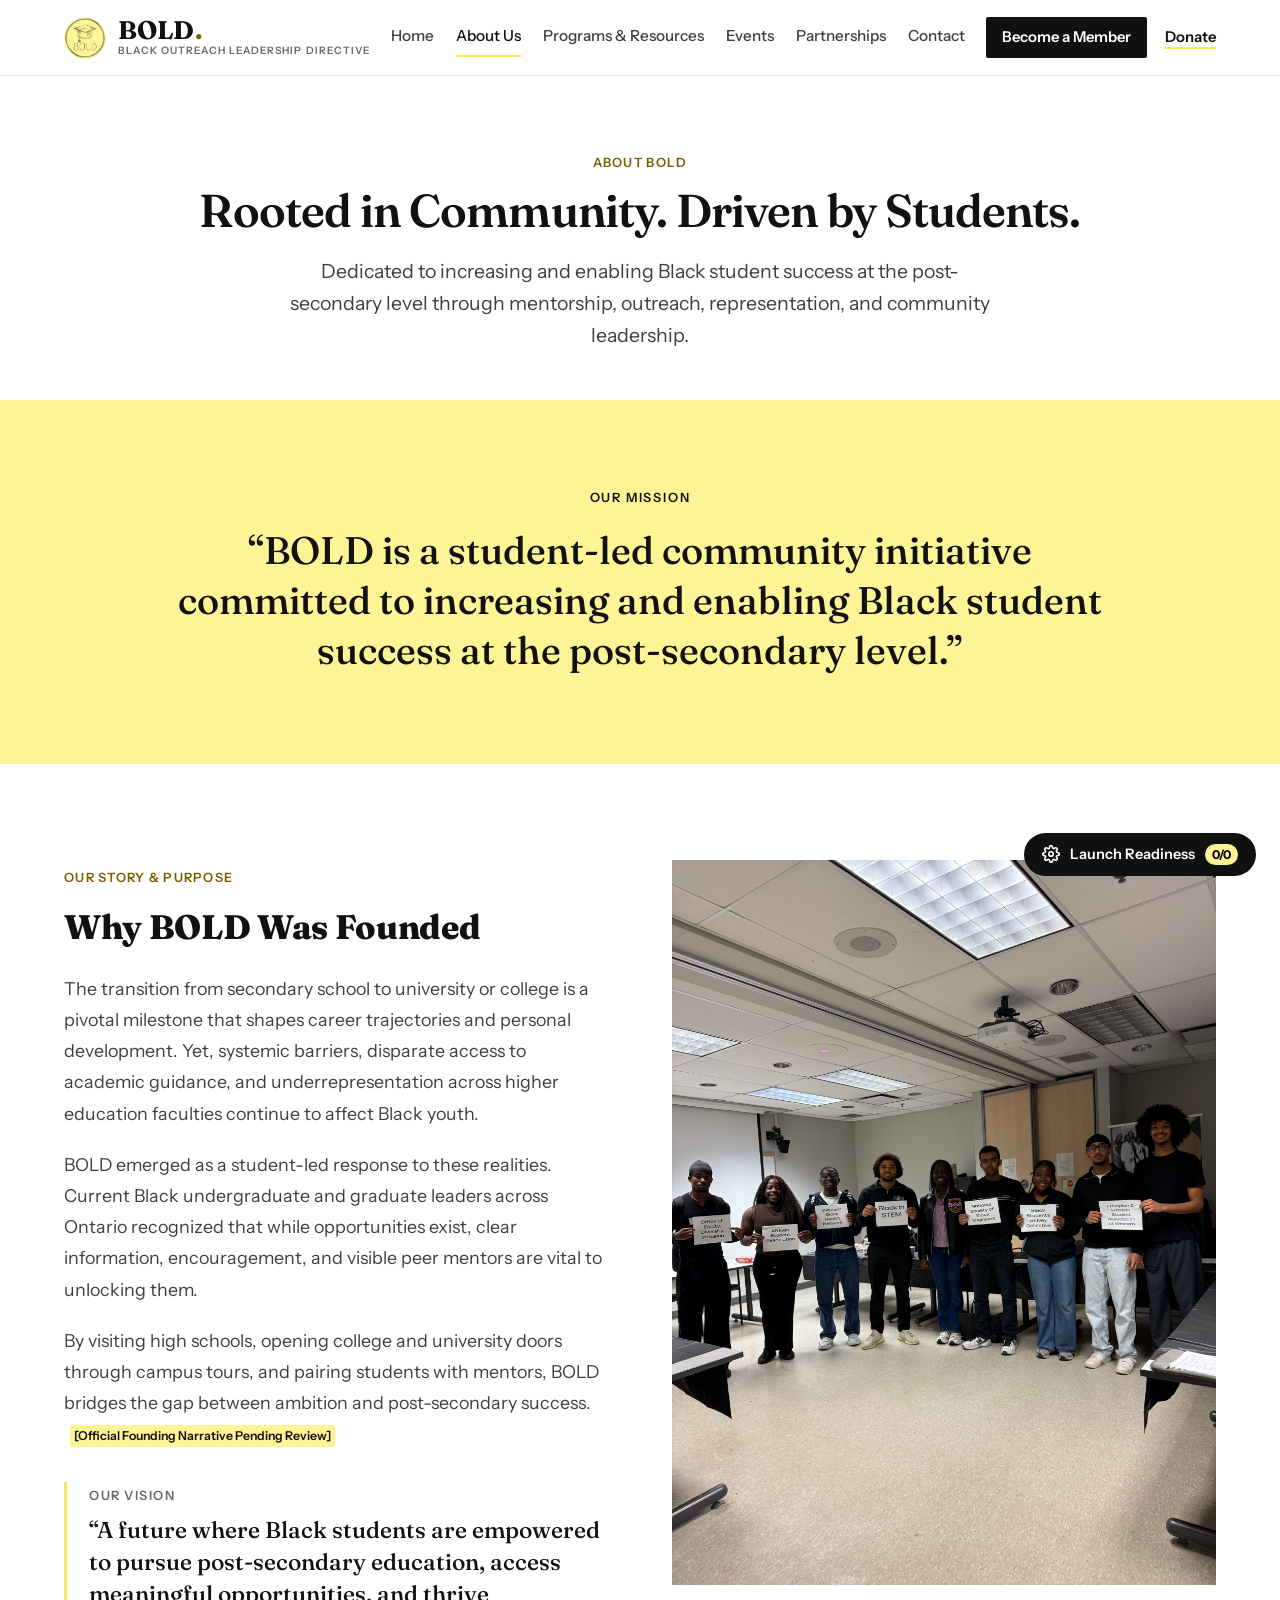
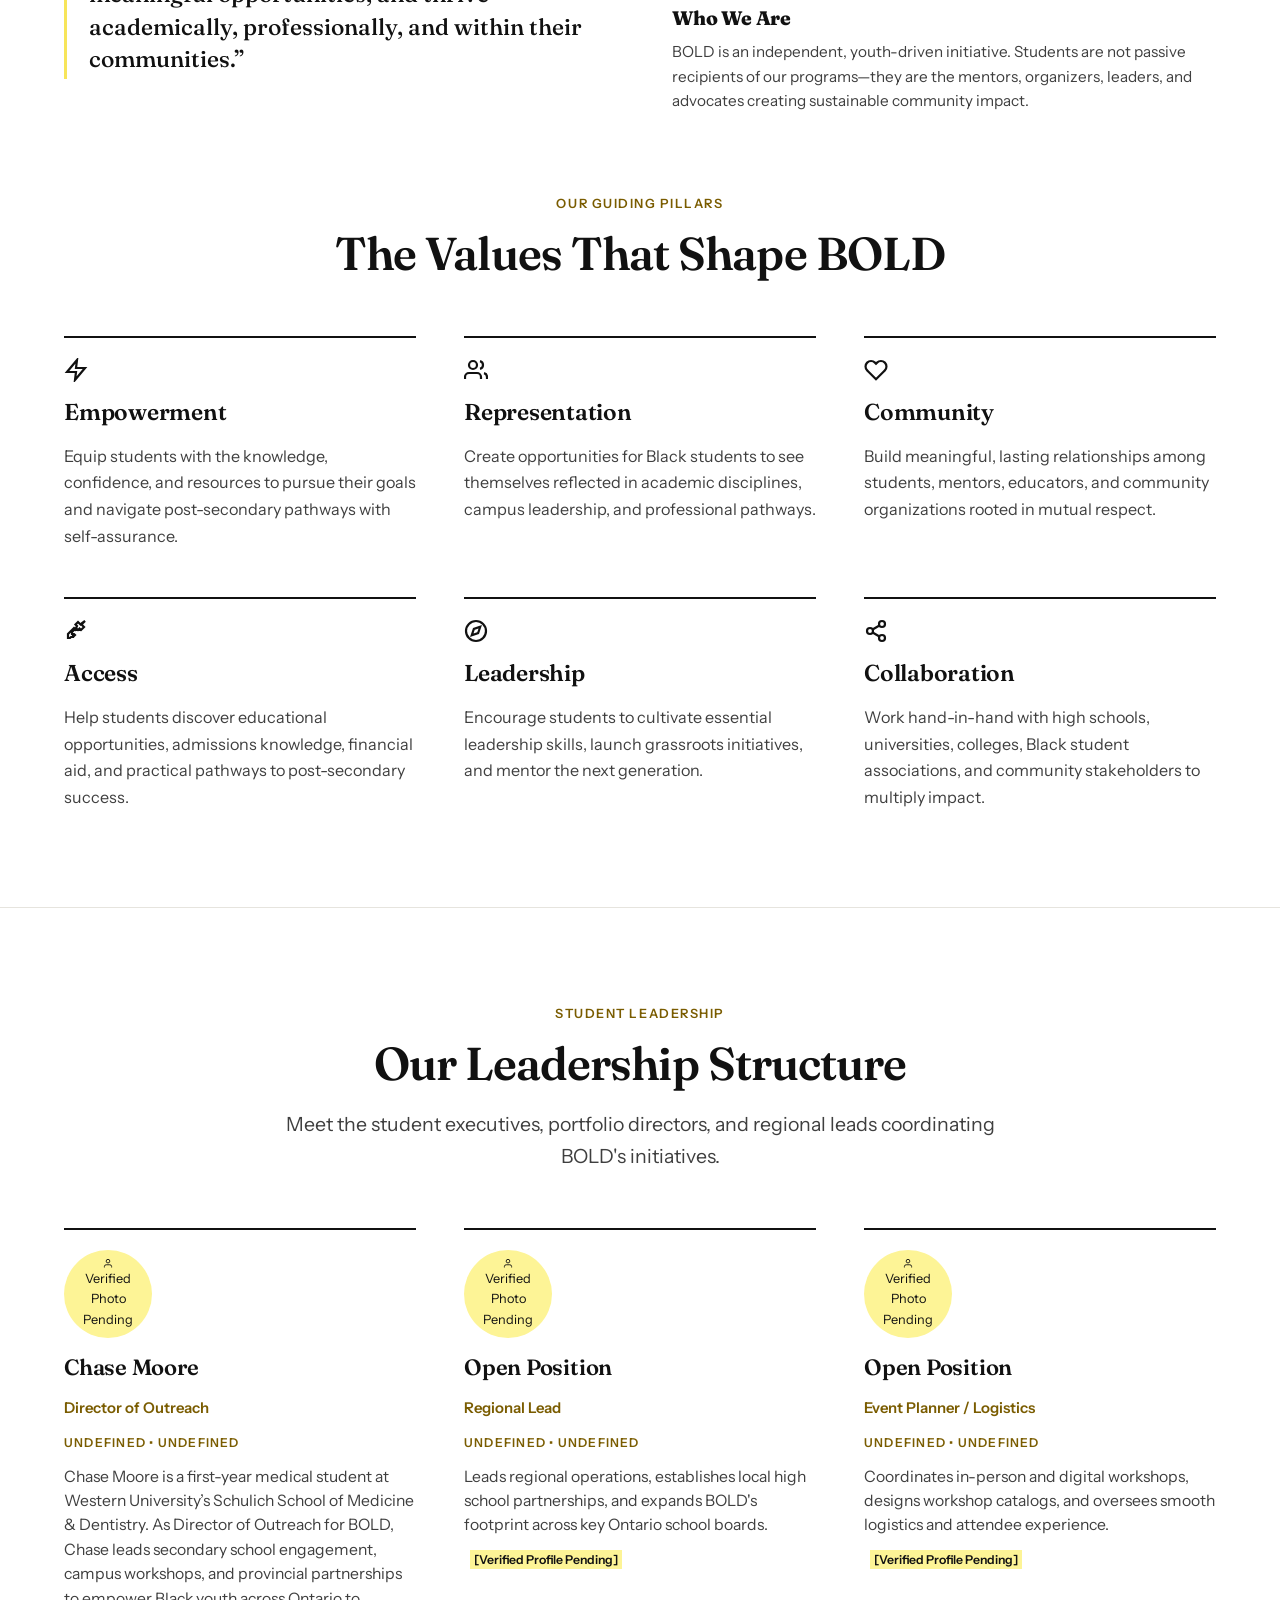
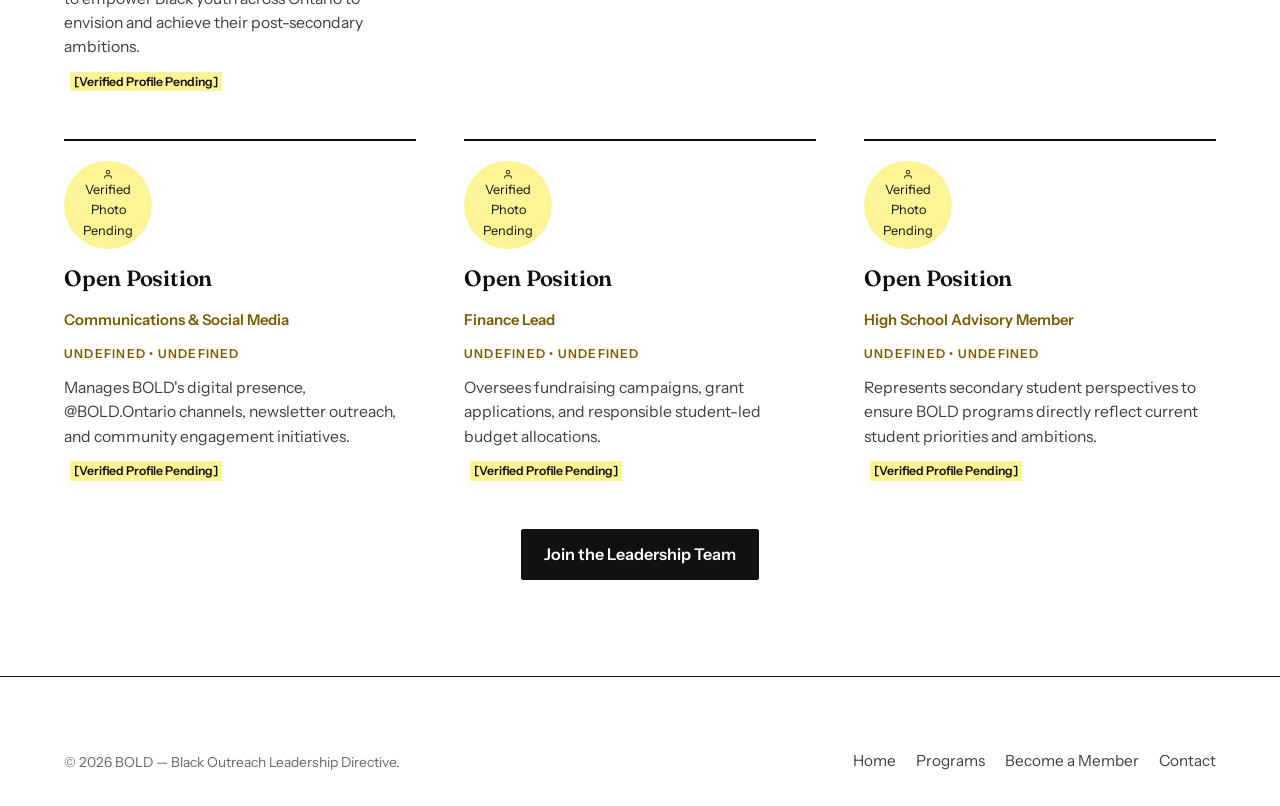
==== commit 0d2ff671: "Restyle site: white background, flat layout, new type - Rewrite style.css as a light layout: white p" ====
--- a/about.html
+++ b/about.html
@@ -6,6 +6,9 @@
   <title>About Us | BOLD — Black Outreach Leadership Directive</title>
   <meta name="description" content="Learn about BOLD's mission, story, values, and student-led movement to expand Black post-secondary educational success.">
   <link rel="icon" type="image/png" href="assets/images/bold-logo.png">
+  <link rel="preconnect" href="https://fonts.googleapis.com">
+  <link rel="preconnect" href="https://fonts.gstatic.com" crossorigin>
+  <link rel="stylesheet" href="https://fonts.googleapis.com/css2?family=Fraunces:opsz,wght@9..144,400;9..144,600;9..144,700&family=Instrument+Sans:wght@400;500;600;700&display=swap">
   <link rel="stylesheet" href="css/style.css">
 </head>
 <body>
@@ -64,7 +67,7 @@
   <main id="mainContent" role="main">
     
     <!-- Hero Header -->
-    <section class="section" style="padding: 72px 0 48px; background: radial-gradient(circle at 50% 0%, rgba(253, 244, 150, 0.12) 0%, rgba(14, 16, 21, 0.98) 75%);">
+    <section class="section" style="padding: 72px 0 48px;">
       <div class="container text-center">
         <span class="badge badge-yellow" style="margin-bottom: 12px;">About BOLD</span>
         <h1 class="section-title">Rooted in Community. Driven by Students.</h1>
@@ -114,9 +117,9 @@
 
           <div>
             <!-- Real BOLD Event Photo: Student Coalition with signs -->
-            <div style="border-radius: var(--radius-xl); overflow: hidden; border: 2px solid var(--border-yellow); box-shadow: var(--shadow-lg);">
+            <div style="overflow: hidden;">
               <img src="assets/images/event-student-coalition.jpg" alt="BOLD Student Leadership and Collegiate Network in Ontario" width="600" height="420">
-              <div style="padding: 24px; background: var(--bg-surface-2);">
+              <div style="padding-top: 18px;">
                 <h3 style="font-size: 1.15rem; font-weight: 800; color: var(--text-white); margin-bottom: 6px;">Who We Are</h3>
                 <p style="font-size: 0.9rem; color: var(--text-secondary); line-height: 1.6;">
                   BOLD is an independent, youth-driven initiative. Students are not passive recipients of our programs—they are the mentors, organizers, leaders, and advocates creating sustainable community impact.
--- a/css/style.css
+++ b/css/style.css
@@ -1,76 +1,82 @@
 /* ==========================================================================
    BOLD — Black Outreach Leadership Directive
-   Design System & Master Stylesheet
-   WCAG 2.2 AA Compliant | Authentic Yellow & Charcoal Color Scheme
+   Master Stylesheet
+   Light editorial layout: white page, black type, brand yellow as highlight.
+   Content sits directly on the page — no cards nested inside panels.
    ========================================================================== */
 
-/* --- CSS Variables & Design Tokens (Matching Official BOLD Logo) --- */
 :root {
-  /* Official BOLD Brand Palette */
-  --bold-yellow: #FDF496;         /* Exact background yellow from official logo */
-  --bold-yellow-light: #FFFDE7;   /* Softest cream yellow */
-  --bold-yellow-hover: #FFF59D;   /* Bright hover yellow */
-  --bold-yellow-deep: #FDE047;    /* Rich saturated yellow */
-  --bold-yellow-accent: #EAB308;  /* Deep gold border accent */
-  --bold-yellow-glow: rgba(253, 244, 150, 0.25);
-  --bold-yellow-subtle: rgba(253, 244, 150, 0.12);
-
-  /* Deep Charcoal & Slate Canvas (High Contrast) */
-  --bg-dark: #0E1015;
-  --bg-surface-1: #151820;
-  --bg-surface-2: #1D212B;
-  --bg-surface-3: #262B37;
-  --border-subtle: rgba(255, 255, 255, 0.08);
-  --border-medium: rgba(255, 255, 255, 0.15);
-  --border-yellow: rgba(253, 244, 150, 0.4);
-  --border-focus: #FDF496;
-
-  /* Typography & Text */
-  --text-white: #FFFFFF;
-  --text-primary: #F3F4F6;
-  --text-secondary: #CBD5E1;
-  --text-muted: #94A3B8;
-  --text-dark: #12141A;
-  --text-yellow: #FEF08A;
-
-  /* State Colors */
-  --success: #10B981;
-  --success-bg: rgba(16, 185, 129, 0.14);
-  --warning: #F59E0B;
-  --warning-bg: rgba(245, 158, 11, 0.14);
-  --info: #38BDF8;
-  --info-bg: rgba(56, 189, 248, 0.14);
-  --danger: #EF4444;
-  --danger-bg: rgba(239, 68, 68, 0.14);
-
-  /* Typography */
-  --font-sans: system-ui, -apple-system, BlinkMacSystemFont, "Segoe UI", Roboto, "Helvetica Neue", Arial, sans-serif;
-  --font-mono: ui-monospace, SFMono-Regular, Menlo, Monaco, Consolas, monospace;
-
-  /* Harmonized Layout & Uniform Spacing */
-  --container-max: 1360px;
-  --header-height: 80px;
-  --section-padding: 80px;
-  --grid-gap: 28px;
-  --radius-sm: 6px;
-  --radius-md: 10px;
-  --radius-lg: 16px;
-  --radius-xl: 24px;
+  /* Brand */
+  --brand-yellow: #FDF496;        /* Official logo yellow — used for fills/highlights only */
+  --brand-yellow-strong: #F7E55A;
+
+  /* Legacy token names (referenced by inline styles + JS templates).
+     --bold-yellow is now the readable accent for text on white. */
+  --bold-yellow: #7A5C00;
+  --bold-yellow-light: #FFFBD6;
+  --bold-yellow-hover: #F7E55A;
+  --bold-yellow-deep: #111111;
+  --bold-yellow-accent: #7A5C00;
+  --bold-yellow-glow: transparent;
+  --bold-yellow-subtle: #FFFBD6;
+  --gold-400: #7A5C00;
+  --gold-500: #FDF496;
+
+  /* Page */
+  --bg-dark: #FFFFFF;
+  --bg-surface-1: #FFFFFF;
+  --bg-surface-2: #FFFFFF;
+  --bg-surface-3: #F1F0EC;
+  --border-subtle: #E6E4DE;
+  --border-medium: #CFCCC4;
+  --border-yellow: #111111;
+  --border-focus: #111111;
+
+  /* Type colours (names kept for compatibility: "white" = primary ink) */
+  --text-white: #111111;
+  --text-primary: #1C1C1C;
+  --text-secondary: #3F3F3F;
+  --text-muted: #6A6862;
+  --text-dark: #111111;
+  --text-yellow: #7A5C00;
+
+  /* State */
+  --success: #0F7A4F;
+  --success-bg: #E8F5EE;
+  --warning: #9A5B00;
+  --warning-bg: #FFF4E0;
+  --info: #145C8C;
+  --info-bg: #E8F2F9;
+  --danger: #B42318;
+  --danger-bg: #FDECEA;
+
+  /* Fonts */
+  --font-display: "Fraunces", Georgia, "Times New Roman", serif;
+  --font-sans: "Instrument Sans", "Helvetica Neue", Arial, sans-serif;
+  --font-mono: ui-monospace, SFMono-Regular, Menlo, Consolas, monospace;
+
+  /* Layout */
+  --container-max: 1200px;
+  --header-height: 76px;
+  --section-padding: 96px;
+  --grid-gap: 48px;
+  --radius-sm: 2px;
+  --radius-md: 2px;
+  --radius-lg: 0;
+  --radius-xl: 0;
   --radius-full: 9999px;
 
-  /* Shadows & Glassmorphism */
-  --shadow-sm: 0 1px 3px 0 rgba(0, 0, 0, 0.4);
-  --shadow-md: 0 4px 14px -1px rgba(0, 0, 0, 0.5);
-  --shadow-lg: 0 12px 32px -4px rgba(0, 0, 0, 0.65);
-  --shadow-yellow: 0 8px 24px -4px rgba(253, 244, 150, 0.3);
-  --glass-bg: rgba(14, 16, 21, 0.88);
-
-  /* Transitions */
-  --transition-fast: 150ms cubic-bezier(0.4, 0, 0.2, 1);
-  --transition-normal: 250ms cubic-bezier(0.4, 0, 0.2, 1);
-}
-
-/* --- Global Reset & Accessibility --- */
+  --shadow-sm: none;
+  --shadow-md: none;
+  --shadow-lg: none;
+  --shadow-yellow: none;
+  --glass-bg: rgba(255, 255, 255, 0.96);
+
+  --transition-fast: 150ms ease;
+  --transition-normal: 220ms ease;
+}
+
+/* --- Reset --- */
 *, *::before, *::after {
   box-sizing: border-box;
   margin: 0;
@@ -79,10 +85,10 @@
 
 html {
   font-family: var(--font-sans);
-  font-size: 16px;
+  font-size: 17px;
   line-height: 1.6;
   color: var(--text-primary);
-  background-color: var(--bg-dark);
+  background: #FFFFFF;
   scroll-behavior: smooth;
   -webkit-font-smoothing: antialiased;
 }
@@ -92,8 +98,15 @@
   display: flex;
   flex-direction: column;
   overflow-x: hidden;
-  background-color: var(--bg-dark);
+  background: #FFFFFF;
   color: var(--text-primary);
+}
+
+h1, h2, h3, h4 {
+  font-family: var(--font-display);
+  font-weight: 600;
+  letter-spacing: -0.01em;
+  color: var(--text-white);
 }
 
 img, svg, video {
@@ -123,6 +136,11 @@
   list-style: none;
 }
 
+::selection {
+  background: var(--brand-yellow);
+  color: #111;
+}
+
 :focus-visible {
   outline: 2px solid var(--border-focus);
   outline-offset: 3px;
@@ -132,11 +150,10 @@
   position: absolute;
   top: -100px;
   left: 20px;
-  background: var(--bold-yellow);
-  color: var(--text-dark);
+  background: #111;
+  color: #fff;
   padding: 12px 20px;
-  border-radius: var(--radius-md);
-  font-weight: 700;
+  font-weight: 600;
   z-index: 10000;
   transition: top var(--transition-fast);
 }
@@ -154,52 +171,28 @@
   padding-right: 24px;
 }
 
-.text-yellow {
-  color: var(--bold-yellow);
-}
-.text-muted {
-  color: var(--text-muted);
-}
-.text-center {
-  text-align: center;
-}
-.font-bold {
-  font-weight: 700;
-}
-
-/* Badges */
+.text-yellow, .text-gold { color: var(--bold-yellow); }
+.text-muted { color: var(--text-muted); }
+.text-center { text-align: center; }
+.font-bold { font-weight: 700; }
+
+/* Labels (formerly pill badges) — plain small caps text, no box */
 .badge {
   display: inline-flex;
   align-items: center;
   gap: 6px;
-  padding: 4px 12px;
-  border-radius: var(--radius-full);
-  font-size: 0.8125rem;
-  font-weight: 700;
-  letter-spacing: 0.03em;
+  padding: 0;
+  font-size: 0.75rem;
+  font-weight: 600;
+  letter-spacing: 0.1em;
   text-transform: uppercase;
   white-space: nowrap;
-}
-.badge-gold, .badge-yellow {
-  background: var(--bold-yellow-subtle);
-  border: 1px solid var(--border-yellow);
-  color: var(--bold-yellow);
-}
-.badge-success {
-  background: var(--success-bg);
-  border: 1px solid rgba(16, 185, 129, 0.35);
-  color: #34D399;
-}
-.badge-warning {
-  background: var(--warning-bg);
-  border: 1px solid rgba(245, 158, 11, 0.35);
-  color: #FBBF24;
-}
-.badge-info {
-  background: var(--info-bg);
-  border: 1px solid rgba(56, 189, 248, 0.35);
-  color: var(--info);
-}
+  color: var(--text-muted);
+}
+.badge-gold, .badge-yellow { color: var(--bold-yellow); }
+.badge-success { color: var(--success); }
+.badge-warning { color: var(--warning); }
+.badge-info { color: var(--info); }
 
 .placeholder-tag {
   display: inline-flex;
@@ -207,11 +200,9 @@
   gap: 4px;
   font-size: 0.72rem;
   font-weight: 600;
-  padding: 2px 8px;
-  border-radius: var(--radius-sm);
-  background: rgba(253, 244, 150, 0.15);
-  color: var(--bold-yellow);
-  border: 1px dashed rgba(253, 244, 150, 0.45);
+  padding: 0 4px;
+  background: var(--brand-yellow);
+  color: #111;
   vertical-align: middle;
   margin-left: 6px;
 }
@@ -219,49 +210,57 @@
 body.highlight-placeholders .placeholder-item,
 body.highlight-placeholders [data-placeholder="true"],
 body.highlight-placeholders .placeholder-tag {
-  outline: 2px dashed var(--bold-yellow) !important;
-  background-color: rgba(253, 244, 150, 0.22) !important;
-  box-shadow: 0 0 14px rgba(253, 244, 150, 0.4) !important;
-}
-
-/* --- Section Spacing (Balanced & Equivalent) --- */
+  outline: 2px dashed #111 !important;
+  background-color: var(--brand-yellow) !important;
+}
+
+/* --- Sections --- */
 .section {
   padding: var(--section-padding) 0;
   position: relative;
 }
-.section-surface {
-  background-color: var(--bg-surface-1);
+.section + .section,
+.section + .newsletter-strip,
+.qr-codes-section + .section {
   border-top: 1px solid var(--border-subtle);
-  border-bottom: 1px solid var(--border-subtle);
 }
 
 .section-header {
-  margin-bottom: 48px;
+  margin-bottom: 56px;
 }
 .section-header.text-center {
-  max-width: 760px;
+  max-width: 720px;
   margin-left: auto;
   margin-right: auto;
 }
-.section-subtitle {
-  display: inline-block;
-  font-size: 0.875rem;
-  font-weight: 800;
+.section-header .badge {
+  display: block;
+}
+span.section-subtitle {
+  display: block;
+  font-size: 0.75rem;
+  font-weight: 600;
   text-transform: uppercase;
   letter-spacing: 0.12em;
   color: var(--bold-yellow);
-  margin-bottom: 12px;
-}
-.section-title {
-  font-size: clamp(2rem, 3.5vw, 2.75rem);
-  font-weight: 900;
-  line-height: 1.2;
-  letter-spacing: -0.025em;
+  margin-bottom: 14px;
+}
+p.section-subtitle {
+  font-size: 1.1rem;
+  color: var(--text-secondary);
+  line-height: 1.65;
+}
+.section-title,
+.section-header h2 {
+  font-size: clamp(2rem, 3.6vw, 3rem) !important;
+  font-weight: 600 !important;
+  line-height: 1.12;
+  letter-spacing: -0.02em;
   color: var(--text-white);
-  margin-bottom: 16px;
+  margin-bottom: 18px;
 }
 .section-description {
-  font-size: 1.125rem;
+  font-size: 1.15rem;
   color: var(--text-secondary);
   line-height: 1.65;
 }
@@ -272,62 +271,63 @@
   align-items: center;
   justify-content: center;
   gap: 10px;
-  padding: 12px 24px;
-  border-radius: var(--radius-md);
-  font-weight: 700;
+  padding: 12px 22px;
+  border-radius: var(--radius-sm);
+  font-weight: 600;
   font-size: 0.95rem;
-  letter-spacing: 0.01em;
   text-align: center;
-  transition: all var(--transition-fast);
+  transition: background var(--transition-fast), color var(--transition-fast), border-color var(--transition-fast);
   white-space: nowrap;
-}
-.btn:hover {
-  transform: translateY(-1px);
-}
-.btn:active {
-  transform: translateY(0);
+  border: 1.5px solid transparent;
 }
 
 .btn-primary {
-  background: var(--bold-yellow);
-  color: var(--text-dark);
-  box-shadow: 0 4px 14px rgba(253, 244, 150, 0.35);
+  background: #111;
+  color: #fff;
+  border-color: #111;
 }
 .btn-primary:hover {
-  background: #FFF59D;
-  box-shadow: 0 6px 20px rgba(253, 244, 150, 0.5);
+  background: var(--brand-yellow);
+  color: #111;
 }
 
 .btn-secondary {
-  background: rgba(255, 255, 255, 0.08);
-  color: var(--text-white);
-  border: 1px solid var(--border-medium);
+  background: transparent;
+  color: #111;
+  border-color: #111;
 }
 .btn-secondary:hover {
-  background: rgba(255, 255, 255, 0.14);
-  border-color: rgba(255, 255, 255, 0.3);
+  background: #111;
+  color: #fff;
 }
 
 .btn-outline-gold, .btn-outline-yellow {
   background: transparent;
-  color: var(--bold-yellow);
-  border: 1.5px solid var(--bold-yellow);
+  color: #111;
+  border-color: transparent;
+  padding-left: 0;
+  padding-right: 0;
+  text-decoration: underline;
+  text-decoration-thickness: 2px;
+  text-underline-offset: 6px;
+  text-decoration-color: var(--brand-yellow-strong);
 }
 .btn-outline-gold:hover, .btn-outline-yellow:hover {
-  background: var(--bold-yellow-subtle);
-  color: #FFFFFF;
-}
-
-.btn-sm {
-  padding: 8px 18px;
-  font-size: 0.875rem;
-}
-.btn-lg {
-  padding: 16px 32px;
-  font-size: 1.05rem;
-}
-
-/* --- Navigation Header (Equivalent Balanced Spacing) --- */
+  text-decoration-color: #111;
+}
+.btn[style*="width: 100%"].btn-outline-yellow {
+  justify-content: flex-start;
+}
+
+.btn-sm { padding: 8px 16px; font-size: 0.875rem; }
+.btn-lg { padding: 15px 28px; font-size: 1rem; }
+.btn-outline-gold.btn-sm, .btn-outline-yellow.btn-sm,
+.btn-outline-gold.btn-lg, .btn-outline-yellow.btn-lg {
+  padding-left: 0;
+  padding-right: 0;
+}
+
+/* --- Header --- */
 .site-header {
   position: sticky;
   top: 0;
@@ -335,8 +335,6 @@
   width: 100%;
   height: var(--header-height);
   background: var(--glass-bg);
-  backdrop-filter: blur(20px);
-  -webkit-backdrop-filter: blur(20px);
   border-bottom: 1px solid var(--border-subtle);
   z-index: 1000;
 }
@@ -346,127 +344,108 @@
   align-items: center;
   justify-content: space-between;
   gap: 14px;
-  overflow: visible;
   width: 100%;
 }
 
-/* Logo Brand Lockup with Official Image */
 .brand-logo {
   display: flex;
   align-items: center;
   gap: 12px;
-  text-decoration: none;
   flex-shrink: 0;
 }
 .brand-logo-img {
-  width: 44px;
-  height: 44px;
+  width: 42px;
+  height: 42px;
   border-radius: 50%;
   object-fit: cover;
-  border: 2px solid var(--bold-yellow);
-  background: var(--bold-yellow);
-  box-shadow: 0 0 14px rgba(253, 244, 150, 0.3);
+  background: var(--brand-yellow);
 }
 .brand-text-wrap {
   display: flex;
   flex-direction: column;
 }
 .brand-acronym {
-  font-size: 1.45rem;
-  font-weight: 900;
+  font-family: var(--font-display);
+  font-size: 1.5rem;
+  font-weight: 700;
   line-height: 1;
-  letter-spacing: -0.03em;
-  color: var(--text-white);
-  display: flex;
-  align-items: center;
-  gap: 2px;
-}
-.brand-acronym .brand-dot {
-  color: var(--bold-yellow);
-}
+  color: #111;
+  display: flex;
+  align-items: center;
+  gap: 1px;
+}
+.brand-acronym .brand-dot { color: var(--bold-yellow); }
 .brand-subtext {
-  font-size: 0.625rem;
-  font-weight: 800;
-  letter-spacing: 0.12em;
+  font-size: 0.6rem;
+  font-weight: 600;
+  letter-spacing: 0.1em;
   text-transform: uppercase;
   color: var(--text-muted);
-  line-height: 1.2;
-}
-
-/* Desktop Nav: Uniform Balanced Spacing Across All Options */
+  line-height: 1.3;
+}
+
 .nav-menu {
   display: flex;
   align-items: center;
-  gap: 4px; /* Perfectly balanced equivalent spacing */
+  gap: 22px;
   flex-shrink: 1;
 }
 .nav-link {
-  font-size: 0.85rem;
-  font-weight: 600;
-  color: var(--text-secondary);
-  padding: 7px 11px; /* Uniform click padding */
+  font-size: 0.9rem;
+  font-weight: 500;
+  color: var(--text-secondary);
+  padding: 6px 0;
+  position: relative;
+  white-space: nowrap;
+  border-bottom: 2px solid transparent;
+}
+.nav-link:hover { color: #111; }
+.nav-link.active {
+  color: #111;
+  border-bottom-color: var(--brand-yellow-strong);
+}
+
+.header-actions {
+  display: flex;
+  align-items: center;
+  gap: 18px;
+  flex-shrink: 0;
+}
+.btn-member-nav {
+  background: #111;
+  color: #fff;
+  font-weight: 600;
+  padding: 9px 16px;
   border-radius: var(--radius-sm);
-  position: relative;
-  transition: all var(--transition-fast);
-  white-space: nowrap;
-}
-.nav-link:hover {
-  color: var(--text-white);
-  background: rgba(255, 255, 255, 0.05);
-}
-.nav-link.active {
-  color: var(--bold-yellow);
-  background: var(--bold-yellow-subtle);
-}
-
-/* Header CTAs: Become a Member and Donate Buttons (Never Cut Off) */
-.header-actions {
-  display: flex;
-  align-items: center;
-  gap: 8px;
-  flex-shrink: 0;
-}
-.btn-member-nav {
-  background: var(--bold-yellow);
-  color: var(--text-dark);
-  font-weight: 800;
-  padding: 7px 14px;
-  border-radius: var(--radius-md);
-  font-size: 0.825rem;
-  box-shadow: 0 2px 10px rgba(253, 244, 150, 0.25);
+  font-size: 0.875rem;
   white-space: nowrap;
   display: inline-flex;
   align-items: center;
-  justify-content: center;
 }
 .btn-member-nav:hover {
-  background: #FFF59D;
-  transform: translateY(-1px);
+  background: var(--brand-yellow);
+  color: #111;
 }
 .btn-donate-nav {
-  background: transparent;
-  color: var(--bold-yellow);
-  border: 1.5px solid var(--bold-yellow);
-  padding: 7px 14px;
-  border-radius: var(--radius-md);
-  font-size: 0.825rem;
-  font-weight: 700;
+  color: #111;
+  font-size: 0.875rem;
+  font-weight: 600;
   white-space: nowrap;
   display: inline-flex;
   align-items: center;
-  justify-content: center;
-}
-.btn-donate-nav:hover {
-  background: var(--bold-yellow-subtle);
-  color: #FFFFFF;
-}
-
-/* --- Prominent Contact Bar (Featuring Instagram & Email) --- */
+  text-decoration: underline;
+  text-decoration-thickness: 2px;
+  text-underline-offset: 5px;
+  text-decoration-color: var(--brand-yellow-strong);
+}
+.btn-donate-nav:hover { text-decoration-color: #111; }
+
+/* --- Top contact line --- */
 .prominent-contact-bar {
-  background: var(--bg-surface-2);
+  background: #FFFFFF;
   border-bottom: 1px solid var(--border-subtle);
   padding: 8px 0;
-  font-size: 0.825rem;
+  font-size: 0.8rem;
   position: relative;
   z-index: 1001;
 }
@@ -477,130 +456,92 @@
   gap: 16px;
   flex-wrap: wrap;
 }
-.contact-bar-left {
-  display: flex;
-  align-items: center;
-  gap: 16px;
+.contact-bar-left, .contact-bar-right {
+  display: flex;
+  align-items: center;
+  gap: 20px;
   flex-wrap: wrap;
-}
-.contact-bar-right {
-  display: flex;
-  align-items: center;
-  gap: 14px;
 }
 .contact-item-link {
   display: inline-flex;
   align-items: center;
   gap: 6px;
   color: var(--text-secondary);
-  font-weight: 600;
-  text-decoration: none;
-  transition: color var(--transition-fast);
-}
-.contact-item-link:hover {
-  color: var(--bold-yellow);
-}
+  font-weight: 500;
+}
+.contact-item-link:hover { color: #111; }
 .contact-item-badge {
-  background: var(--bold-yellow-subtle);
-  color: var(--bold-yellow);
-  padding: 2px 8px;
-  border-radius: var(--radius-full);
-  font-size: 0.725rem;
-  font-weight: 700;
-  border: 1px solid rgba(253, 244, 150, 0.3);
-}
-
-/* --- Dual QR Codes Component --- */
+  color: var(--text-secondary);
+  font-weight: 600;
+}
+
+/* --- QR sign-up --- */
 .qr-codes-section {
-  background: var(--bg-surface-1);
+  padding: var(--section-padding) 0;
   border-top: 1px solid var(--border-subtle);
-  border-bottom: 1px solid var(--border-subtle);
-  padding: 64px 0;
 }
 .qr-cards-grid {
   display: grid;
   grid-template-columns: repeat(2, 1fr);
-  gap: 28px;
-  max-width: 960px;
+  gap: 0;
+  max-width: 1000px;
   margin: 0 auto;
 }
 .qr-card {
-  background: var(--bg-surface-2);
-  border: 1px solid var(--border-medium);
-  border-radius: var(--radius-lg);
-  padding: 32px 28px;
   display: flex;
   flex-direction: column;
   align-items: center;
   text-align: center;
-  box-shadow: var(--shadow-md);
-  transition: transform var(--transition-normal), border-color var(--transition-normal);
-  position: relative;
-}
-.qr-card:hover {
-  transform: translateY(-4px);
-  border-color: var(--bold-yellow);
+  padding: 8px 48px;
+}
+.qr-card + .qr-card {
+  border-left: 1px solid var(--border-subtle);
 }
 .qr-badge {
-  background: var(--bold-yellow-subtle);
+  font-size: 0.75rem;
+  font-weight: 600;
+  text-transform: uppercase;
+  letter-spacing: 0.1em;
   color: var(--bold-yellow);
-  border: 1px solid rgba(253, 244, 150, 0.3);
-  padding: 4px 12px;
-  border-radius: var(--radius-full);
-  font-size: 0.75rem;
-  font-weight: 800;
-  text-transform: uppercase;
-  letter-spacing: 0.06em;
-  margin-bottom: 16px;
+  margin-bottom: 20px;
 }
 .qr-image-wrapper {
-  background: #FFFFFF;
-  padding: 14px;
-  border-radius: var(--radius-md);
-  box-shadow: 0 4px 20px rgba(0, 0, 0, 0.4);
-  margin-bottom: 18px;
+  margin-bottom: 20px;
   display: inline-block;
 }
 .qr-image {
-  width: 160px;
-  height: 160px;
+  width: 168px;
+  height: 168px;
   object-fit: contain;
   display: block;
 }
 .qr-card-title {
-  font-size: 1.35rem;
-  font-weight: 800;
-  color: var(--text-white);
-  margin-bottom: 8px;
+  font-size: 1.5rem;
+  font-weight: 600;
+  margin-bottom: 10px;
 }
 .qr-card-desc {
-  font-size: 0.925rem;
-  color: var(--text-secondary);
-  line-height: 1.55;
-  margin-bottom: 20px;
-  max-width: 380px;
-}
-
-/* --- Team & Structure: Chase Moore Featured Card --- */
+  font-size: 0.95rem;
+  color: var(--text-secondary);
+  line-height: 1.6;
+  margin-bottom: 22px;
+  max-width: 400px;
+}
+
+/* --- Team: featured member --- */
 .team-chase-featured {
   display: grid;
-  grid-template-columns: 260px 1fr;
-  gap: 36px;
-  background: var(--bg-surface-2);
-  border: 1.5px solid var(--bold-yellow);
-  border-radius: var(--radius-lg);
-  padding: 36px;
-  margin-bottom: 40px;
-  align-items: center;
-  box-shadow: 0 0 25px rgba(253, 244, 150, 0.12);
+  grid-template-columns: 280px 1fr;
+  gap: 48px;
+  margin-bottom: 64px;
+  padding-bottom: 64px;
+  border-bottom: 1px solid var(--border-subtle);
+  align-items: center;
 }
 .team-chase-photo-wrap {
   width: 100%;
   aspect-ratio: 1;
-  border-radius: var(--radius-lg);
   overflow: hidden;
-  border: 2px solid var(--bold-yellow);
-  box-shadow: 0 8px 24px rgba(0, 0, 0, 0.4);
 }
 .team-chase-photo {
   width: 100%;
@@ -611,51 +552,44 @@
 .team-placeholder-grid {
   display: grid;
   grid-template-columns: repeat(3, 1fr);
-  gap: 20px;
+  gap: 40px 48px;
 }
 .team-placeholder-card {
-  background: var(--bg-surface-1);
-  border: 1px dashed var(--border-medium);
-  border-radius: var(--radius-md);
-  padding: 24px 20px;
-  text-align: center;
-  transition: border-color var(--transition-fast);
-}
-.team-placeholder-card:hover {
-  border-color: var(--bold-yellow);
-}
-
-/* --- Executive Roles: 7 Concise Role Cards --- */
+  border-top: 2px solid #111;
+  padding-top: 18px;
+  display: flex;
+  flex-direction: column;
+  align-items: flex-start;
+}
+
+/* --- Executive roles --- */
 .exec-roles-grid {
   display: grid;
   grid-template-columns: repeat(2, 1fr);
-  gap: 24px;
-  margin-top: 32px;
+  gap: 48px 56px;
+  margin-top: 40px;
 }
 .exec-role-card {
-  background: var(--bg-surface-2);
-  border: 1px solid var(--border-medium);
-  border-radius: var(--radius-md);
-  padding: 28px;
+  border-top: 2px solid #111;
+  padding-top: 20px;
   display: flex;
   flex-direction: column;
 }
 .exec-role-title {
-  font-size: 1.25rem;
-  font-weight: 800;
-  color: var(--bold-yellow);
-  margin-bottom: 6px;
+  font-size: 1.4rem;
+  font-weight: 600;
+  color: #111;
+  margin-bottom: 4px;
 }
 .exec-role-category {
-  font-size: 0.775rem;
-  font-weight: 700;
+  font-size: 0.75rem;
+  font-weight: 600;
   text-transform: uppercase;
   color: var(--text-muted);
-  letter-spacing: 0.08em;
+  letter-spacing: 0.1em;
   margin-bottom: 16px;
 }
 .exec-role-duties {
-  list-style: none;
   padding: 0;
   margin: 0 0 20px 0;
   display: flex;
@@ -665,41 +599,34 @@
 .exec-role-duty-item {
   position: relative;
   padding-left: 18px;
-  font-size: 0.88rem;
-  color: var(--text-secondary);
-  line-height: 1.45;
+  font-size: 0.92rem;
+  color: var(--text-secondary);
+  line-height: 1.5;
 }
 .exec-role-duty-item::before {
-  content: "•";
+  content: "";
   position: absolute;
-  left: 4px;
-  color: var(--bold-yellow);
-  font-size: 1.1rem;
-  line-height: 1;
-}
-
-/* Mobile Nav Toggle */
+  left: 0;
+  top: 0.62em;
+  width: 8px;
+  height: 2px;
+  background: #111;
+}
+
+/* --- Mobile nav --- */
 .mobile-nav-toggle {
   display: none;
   width: 44px;
   height: 44px;
   align-items: center;
   justify-content: center;
-  background: var(--bg-surface-2);
-  border: 1px solid var(--border-medium);
-  border-radius: var(--radius-md);
-  color: var(--text-white);
-}
-
-/* Mobile Drawer */
+  color: #111;
+}
+
 .mobile-drawer-overlay {
   position: fixed;
-  top: 0;
-  left: 0;
-  width: 100vw;
-  height: 100vh;
-  background: rgba(0, 0, 0, 0.75);
-  backdrop-filter: blur(8px);
+  inset: 0;
+  background: rgba(17, 17, 17, 0.4);
   z-index: 1999;
   opacity: 0;
   visibility: hidden;
@@ -708,30 +635,25 @@
 .mobile-drawer {
   position: fixed;
   top: 0;
-  right: -320px;
-  width: 300px;
+  right: -340px;
+  width: 320px;
   height: 100vh;
-  background: var(--bg-surface-1);
-  border-left: 1px solid var(--border-medium);
-  padding: 32px 24px;
+  background: #FFFFFF;
+  border-left: 1px solid var(--border-subtle);
+  padding: 28px 28px;
   display: flex;
   flex-direction: column;
   z-index: 2000;
   transition: right var(--transition-normal);
   overflow-y: auto;
 }
-.mobile-drawer-overlay.open {
-  opacity: 1;
-  visibility: visible;
-}
-.mobile-drawer.open {
-  right: 0;
-}
+.mobile-drawer-overlay.open { opacity: 1; visibility: visible; }
+.mobile-drawer.open { right: 0; }
 .mobile-drawer-header {
   display: flex;
   align-items: center;
   justify-content: space-between;
-  margin-bottom: 24px;
+  margin-bottom: 20px;
   padding-bottom: 16px;
   border-bottom: 1px solid var(--border-subtle);
 }
@@ -741,97 +663,77 @@
   display: flex;
   align-items: center;
   justify-content: center;
-  border-radius: var(--radius-sm);
-  background: var(--bg-surface-2);
   color: var(--text-muted);
 }
 .mobile-drawer-menu {
   display: flex;
   flex-direction: column;
-  gap: 12px;
   margin-bottom: 32px;
 }
 .mobile-nav-link {
-  font-size: 1.05rem;
-  font-weight: 600;
-  color: var(--text-secondary);
-  padding: 10px 12px;
-  border-radius: var(--radius-sm);
+  font-family: var(--font-display);
+  font-size: 1.25rem;
+  font-weight: 500;
+  color: #111;
+  padding: 10px 0;
+  border-bottom: 1px solid var(--border-subtle);
 }
 .mobile-nav-link:hover, .mobile-nav-link.active {
   color: var(--bold-yellow);
-  background: var(--bold-yellow-subtle);
-}
-
-/* --- Hero Section (Front & Center Photo Showcase) --- */
+}
+
+/* --- Hero --- */
 .hero-section {
   position: relative;
-  padding: 72px 0 64px;
-  background: radial-gradient(circle at 50% 0%, rgba(253, 244, 150, 0.12) 0%, rgba(14, 16, 21, 0.98) 75%);
+  padding: 88px 0 72px;
   text-align: center;
 }
 .hero-header-center {
-  max-width: 860px;
-  margin: 0 auto 36px;
+  max-width: 900px;
+  margin: 0 auto 56px;
 }
 .hero-title {
-  font-size: clamp(2.4rem, 4.5vw, 3.75rem);
-  font-weight: 900;
-  line-height: 1.15;
+  font-size: clamp(2.6rem, 6vw, 4.75rem);
+  font-weight: 600;
+  line-height: 1.04;
   letter-spacing: -0.03em;
-  color: var(--text-white);
-  margin-bottom: 20px;
+  color: #111;
+  margin-bottom: 26px;
 }
 .hero-title .highlight-word {
-  color: var(--bold-yellow);
-  text-decoration: underline;
-  text-decoration-color: rgba(253, 244, 150, 0.5);
-  text-underline-offset: 6px;
+  background: linear-gradient(transparent 58%, var(--brand-yellow) 58%);
+  padding: 0 0.08em;
 }
 .hero-description {
   font-size: clamp(1.05rem, 1.8vw, 1.25rem);
-  line-height: 1.65;
-  color: var(--text-secondary);
-  margin-bottom: 28px;
-  max-width: 760px;
-  margin-left: auto;
-  margin-right: auto;
+  line-height: 1.6;
+  color: var(--text-secondary);
+  margin: 0 auto 36px;
+  max-width: 700px;
 }
 .hero-cta-group {
   display: flex;
   align-items: center;
   justify-content: center;
   flex-wrap: wrap;
-  gap: 16px;
-  margin-bottom: 44px;
-}
-
-/* Front & Center Hero Image Showcase */
+  gap: 16px 24px;
+}
+
 .hero-featured-showcase {
-  max-width: 820px;
+  max-width: 1040px;
   margin: 0 auto;
-  position: relative;
-  border-radius: var(--radius-xl);
-  overflow: hidden;
-  border: 2px solid var(--bold-yellow);
-  box-shadow: 0 20px 50px rgba(0, 0, 0, 0.7), 0 0 30px rgba(253, 244, 150, 0.2);
 }
 .hero-featured-showcase img {
   width: 100%;
   height: auto;
-  max-height: 520px;
+  max-height: 600px;
   object-fit: cover;
   display: block;
 }
 .hero-featured-caption {
-  position: absolute;
-  bottom: 0;
-  left: 0;
-  right: 0;
-  padding: 24px;
-  background: linear-gradient(180deg, transparent 0%, rgba(14, 16, 21, 0.95) 80%);
-  display: flex;
-  align-items: center;
+  padding-top: 16px;
+  display: flex;
+  align-items: flex-start;
   justify-content: space-between;
   gap: 16px;
   flex-wrap: wrap;
@@ -840,213 +742,168 @@
 .hero-caption-pill {
   display: inline-flex;
   align-items: center;
-  gap: 10px;
-  background: rgba(14, 16, 21, 0.85);
-  backdrop-filter: blur(10px);
-  border: 1px solid var(--border-yellow);
-  padding: 8px 16px;
-  border-radius: var(--radius-full);
-  color: var(--bold-yellow);
-  font-size: 0.875rem;
-  font-weight: 700;
+  gap: 8px;
+  color: var(--text-muted);
+  font-size: 0.8rem;
+  font-weight: 600;
+  text-transform: uppercase;
+  letter-spacing: 0.1em;
 }
 .pulse-indicator {
-  width: 10px;
-  height: 10px;
+  width: 8px;
+  height: 8px;
   border-radius: 50%;
-  background: var(--bold-yellow);
-  box-shadow: 0 0 10px var(--bold-yellow);
-  animation: pulseGlow 2s infinite;
-}
-@keyframes pulseGlow {
-  0% { transform: scale(0.95); box-shadow: 0 0 0 0 rgba(253, 244, 150, 0.7); }
-  70% { transform: scale(1); box-shadow: 0 0 0 10px rgba(253, 244, 150, 0); }
-  100% { transform: scale(0.95); box-shadow: 0 0 0 0 rgba(253, 244, 150, 0); }
-}
-
-/* 3 Pillars Strip */
+  background: var(--brand-yellow-strong);
+  display: inline-block;
+}
+
+/* Three pillars */
 .hero-pillars-strip {
-  margin-top: 56px;
-  padding-top: 48px;
-  border-top: 1px solid var(--border-subtle);
+  margin-top: 72px;
   display: grid;
   grid-template-columns: repeat(3, 1fr);
   gap: var(--grid-gap);
   text-align: left;
 }
 .pillar-card {
-  background: var(--bg-surface-1);
-  border: 1px solid var(--border-subtle);
-  border-radius: var(--radius-lg);
-  padding: 28px;
-  transition: all var(--transition-normal);
-  display: flex;
-  flex-direction: column;
-  gap: 12px;
-}
-.pillar-card:hover {
-  transform: translateY(-3px);
-  border-color: var(--border-yellow);
-  box-shadow: var(--shadow-md);
-}
-.pillar-icon-box {
-  width: 44px;
-  height: 44px;
-  border-radius: var(--radius-md);
-  background: var(--bold-yellow-subtle);
-  border: 1px solid var(--border-yellow);
-  display: flex;
-  align-items: center;
-  justify-content: center;
-  color: var(--bold-yellow);
+  border-top: 2px solid #111;
+  padding-top: 20px;
+  display: flex;
+  flex-direction: column;
+  gap: 10px;
+}
+.pillar-icon-box, .value-icon-box {
+  width: auto;
+  height: auto;
+  color: #111;
+  display: flex;
 }
 .pillar-title {
-  font-size: 1.15rem;
-  font-weight: 800;
-  color: var(--text-white);
+  font-family: var(--font-display);
+  font-size: 1.35rem;
+  font-weight: 600;
+  color: #111;
 }
 .pillar-desc {
-  font-size: 0.925rem;
-  color: var(--text-muted);
-  line-height: 1.55;
-}
-
-/* --- Mission Statement Banner --- */
+  font-size: 0.95rem;
+  color: var(--text-secondary);
+  line-height: 1.6;
+}
+
+/* --- Mission statement --- */
 .mission-banner-wrap {
-  padding: 40px 0;
-  background: linear-gradient(135deg, rgba(253, 244, 150, 0.08) 0%, rgba(14, 16, 21, 0.95) 100%);
-  border-top: 1px solid var(--border-yellow);
-  border-bottom: 1px solid var(--border-yellow);
+  padding: 88px 0;
+  background: var(--brand-yellow);
   text-align: center;
 }
 .mission-lead {
-  font-size: 0.8125rem;
-  font-weight: 800;
+  font-size: 0.75rem;
+  font-weight: 600;
   text-transform: uppercase;
-  letter-spacing: 0.15em;
-  color: var(--bold-yellow);
-  margin-bottom: 12px;
+  letter-spacing: 0.14em;
+  color: #111;
+  margin-bottom: 18px;
 }
 .mission-statement {
-  font-size: clamp(1.35rem, 2.5vw, 1.85rem);
-  font-weight: 800;
-  line-height: 1.45;
-  color: var(--text-white);
+  font-family: var(--font-display);
+  font-size: clamp(1.6rem, 3vw, 2.4rem);
+  font-weight: 500;
+  line-height: 1.3;
+  color: #111;
   max-width: 980px;
   margin: 0 auto;
 }
 
-/* --- About BOLD Section --- */
+/* --- About --- */
 .about-grid {
   display: grid;
   grid-template-columns: 1fr 1fr;
-  gap: 48px;
-  align-items: center;
-  margin-bottom: 64px;
+  gap: 64px;
+  align-items: center;
+  margin-bottom: 80px;
 }
 .story-text {
   font-size: 1.05rem;
   color: var(--text-secondary);
-  line-height: 1.7;
+  line-height: 1.75;
   margin-bottom: 20px;
 }
 .vision-box {
-  background: var(--bg-surface-2);
-  border-left: 4px solid var(--bold-yellow);
-  padding: 24px;
-  border-radius: 0 var(--radius-md) var(--radius-md) 0;
-  margin: 28px 0;
+  border-left: 3px solid var(--brand-yellow-strong);
+  padding: 4px 0 4px 22px;
+  margin: 32px 0;
 }
 .vision-label {
-  font-size: 0.8125rem;
-  font-weight: 800;
+  font-size: 0.75rem;
+  font-weight: 600;
   text-transform: uppercase;
-  letter-spacing: 0.1em;
-  color: var(--bold-yellow);
-  margin-bottom: 6px;
+  letter-spacing: 0.12em;
+  color: var(--text-muted);
+  margin-bottom: 8px;
 }
 .vision-text {
-  font-size: 1.125rem;
-  font-weight: 700;
-  color: var(--text-white);
-  line-height: 1.55;
-}
-
-/* 6 Core Values Grid */
+  font-family: var(--font-display);
+  font-size: 1.35rem;
+  font-weight: 500;
+  color: #111;
+  line-height: 1.4;
+}
+
+/* Values */
 .values-grid {
   display: grid;
   grid-template-columns: repeat(3, 1fr);
-  gap: var(--grid-gap);
+  gap: 48px var(--grid-gap);
 }
 .value-card {
-  background: var(--bg-surface-2);
-  border: 1px solid var(--border-subtle);
-  border-radius: var(--radius-lg);
-  padding: 28px;
-  transition: all var(--transition-normal);
-  display: flex;
-  flex-direction: column;
-  gap: 16px;
-}
-.value-card:hover {
-  transform: translateY(-3px);
-  border-color: var(--border-yellow);
-  box-shadow: var(--shadow-md);
-}
-.value-icon-box {
-  width: 48px;
-  height: 48px;
-  border-radius: var(--radius-md);
-  background: var(--bold-yellow-subtle);
-  border: 1px solid var(--border-yellow);
-  display: flex;
-  align-items: center;
-  justify-content: center;
-  color: var(--bold-yellow);
+  border-top: 2px solid #111;
+  padding-top: 20px;
+  display: flex;
+  flex-direction: column;
+  gap: 12px;
 }
 .value-title {
-  font-size: 1.25rem;
-  font-weight: 800;
-  color: var(--text-white);
+  font-size: 1.35rem;
+  font-weight: 600;
+  color: #111;
 }
 .value-desc {
   font-size: 0.95rem;
   color: var(--text-secondary);
-  line-height: 1.6;
-}
-
-/* --- Impact Section --- */
+  line-height: 1.65;
+}
+
+/* --- Impact metrics --- */
 .impact-metrics-grid {
   display: grid;
-  grid-template-columns: repeat(3, 1fr);
-  gap: var(--grid-gap);
-  margin-bottom: 56px;
+  grid-template-columns: repeat(auto-fit, minmax(220px, 1fr));
+  gap: 0;
+  margin-bottom: 72px;
+  border-top: 1px solid #111;
+  border-bottom: 1px solid #111;
 }
 .metric-card {
-  background: var(--bg-surface-1);
-  border: 1px solid var(--border-subtle);
-  border-radius: var(--radius-lg);
-  padding: 32px 24px;
+  padding: 40px 28px;
   text-align: center;
-  transition: all var(--transition-normal);
-}
-.metric-card:hover {
-  border-color: var(--border-yellow);
-  transform: translateY(-2px);
-}
+}
+.metric-card + .metric-card {
+  border-left: 1px solid var(--border-subtle);
+}
+.metric-number, .metric-label { display: block; }
 .metric-number {
-  font-size: clamp(2.5rem, 4vw, 3.5rem);
-  font-weight: 900;
+  font-family: var(--font-display);
+  font-size: clamp(3rem, 5vw, 4.5rem);
+  font-weight: 600;
   line-height: 1;
-  color: var(--bold-yellow);
-  margin-bottom: 8px;
+  color: #111;
+  margin-bottom: 12px;
   letter-spacing: -0.03em;
 }
 .metric-label {
-  font-size: 1.1rem;
-  font-weight: 800;
-  color: var(--text-white);
-  margin-bottom: 8px;
+  font-size: 1rem;
+  font-weight: 700;
+  color: #111;
+  margin-bottom: 6px;
 }
 .metric-desc {
   font-size: 0.875rem;
@@ -1054,12 +911,12 @@
   line-height: 1.5;
 }
 
-/* Stories Grid */
+/* Stories */
 .stories-header {
   display: flex;
-  align-items: center;
+  align-items: flex-end;
   justify-content: space-between;
-  margin-bottom: 32px;
+  margin-bottom: 36px;
   flex-wrap: wrap;
   gap: 16px;
 }
@@ -1069,276 +926,236 @@
   gap: var(--grid-gap);
 }
 .story-card {
-  background: var(--bg-surface-2);
-  border: 1px solid var(--border-subtle);
-  border-radius: var(--radius-lg);
+  display: flex;
+  flex-direction: column;
+}
+.story-image, .story-img-wrap {
+  height: 240px;
   overflow: hidden;
-  display: flex;
-  flex-direction: column;
-  transition: all var(--transition-normal);
-}
-.story-card:hover {
-  transform: translateY(-4px);
-  border-color: var(--border-yellow);
-  box-shadow: var(--shadow-lg);
-}
-.story-image {
+  background: var(--bg-surface-3);
+}
+.story-image img, .story-img {
+  width: 100%;
+  height: 100%;
+  object-fit: cover;
+  transition: transform 500ms ease;
+}
+.story-card:hover .story-image img,
+.story-card:hover .story-img {
+  transform: scale(1.03);
+}
+.story-body, .story-content {
+  padding-top: 20px;
+  display: flex;
+  flex-direction: column;
+  flex-grow: 1;
+  gap: 10px;
+}
+.story-meta {
+  display: flex;
+  align-items: center;
+  justify-content: space-between;
+  font-size: 0.8125rem;
+  color: var(--text-muted);
+}
+.story-title {
+  font-family: var(--font-display);
+  font-size: 1.35rem;
+  font-weight: 600;
+  color: #111;
+  line-height: 1.25;
+}
+.story-quote {
+  font-family: var(--font-display);
+  font-size: 1rem;
+  font-style: italic;
+  color: var(--text-secondary);
+  padding-left: 14px;
+  border-left: 3px solid var(--brand-yellow-strong);
+  margin-top: auto;
+}
+
+/* --- Programs --- */
+.programs-grid {
+  display: grid;
+  grid-template-columns: repeat(2, 1fr);
+  gap: 64px;
+  margin-bottom: 80px;
+}
+.program-card {
+  border-top: 2px solid #111;
+  padding-top: 24px;
+  display: flex;
+  flex-direction: column;
+}
+.program-header {
+  display: flex;
+  align-items: flex-start;
+  justify-content: space-between;
+  margin-bottom: 16px;
+  gap: 12px;
+}
+.program-title {
+  font-size: 1.6rem;
+  font-weight: 600;
+  color: #111;
+  line-height: 1.15;
+}
+.program-subtitle {
+  font-size: 0.875rem;
+  font-weight: 600;
+  color: var(--bold-yellow);
+  margin-top: 6px;
+}
+.program-desc {
+  font-size: 1rem;
+  color: var(--text-secondary);
+  line-height: 1.7;
+  margin-bottom: 24px;
+}
+.program-features {
+  display: flex;
+  flex-direction: column;
+  gap: 10px;
+  margin-bottom: 32px;
+  flex-grow: 1;
+}
+.program-feature-item {
+  display: flex;
+  align-items: flex-start;
+  gap: 10px;
+  font-size: 0.95rem;
+  color: var(--text-secondary);
+}
+.feature-check {
+  color: #111;
+  flex-shrink: 0;
+  margin-top: 3px;
+}
+
+/* --- Resource hub --- */
+.resource-hub-wrap {
+  border-top: 1px solid #111;
+  padding-top: 40px;
+}
+.resource-search-bar {
+  display: flex;
+  gap: 12px;
+  margin-bottom: 20px;
+}
+.resource-search-input,
+.newsletter-input {
+  flex-grow: 1;
+  background: transparent;
+  border: none;
+  border-bottom: 1.5px solid #111;
+  border-radius: 0;
+  padding: 12px 2px;
+  color: #111;
+  font-size: 1rem;
+}
+.resource-search-input:focus,
+.newsletter-input:focus {
+  outline: none;
+  border-bottom-color: var(--bold-yellow);
+}
+.resource-filter-pills {
+  display: flex;
+  flex-wrap: wrap;
+  gap: 4px 20px;
+  margin-bottom: 40px;
+}
+.filter-btn, .resource-filter-btn {
+  padding: 6px 0;
+  font-size: 0.875rem;
+  font-weight: 600;
+  color: var(--text-muted);
+  border-bottom: 2px solid transparent;
+}
+.filter-btn:hover { color: #111; }
+.filter-btn.active {
+  color: #111;
+  border-bottom-color: var(--brand-yellow-strong);
+}
+
+.resources-grid {
+  display: grid;
+  grid-template-columns: repeat(2, 1fr);
+  gap: 0 56px;
+}
+.resource-card {
+  border-top: 1px solid var(--border-subtle);
+  padding: 24px 0;
+  display: flex;
+  flex-direction: column;
+  gap: 10px;
+}
+.resource-top {
+  display: flex;
+  align-items: center;
+  justify-content: space-between;
+  gap: 12px;
+}
+.resource-title {
+  font-family: var(--font-display);
+  font-size: 1.25rem;
+  font-weight: 600;
+  color: #111;
+}
+.resource-desc {
+  font-size: 0.925rem;
+  color: var(--text-secondary);
+  line-height: 1.55;
+  flex-grow: 1;
+}
+.resource-action {
+  display: inline-flex;
+  align-items: center;
+  gap: 6px;
+  font-size: 0.875rem;
+  font-weight: 600;
+  color: #111;
+  text-decoration: underline;
+  text-decoration-color: var(--brand-yellow-strong);
+  text-decoration-thickness: 2px;
+  text-underline-offset: 5px;
+}
+.resource-action:hover { text-decoration-color: #111; }
+
+/* --- Events --- */
+.events-tabs {
+  display: flex;
+  align-items: center;
+  justify-content: center;
+  gap: 28px;
+  margin-bottom: 48px;
+}
+.event-tab-btn {
+  padding: 6px 0;
+  font-size: 1rem;
+  font-weight: 600;
+  color: var(--text-muted);
+  border-bottom: 2px solid transparent;
+}
+.event-tab-btn.active {
+  color: #111;
+  border-bottom-color: var(--brand-yellow-strong);
+}
+.events-grid {
+  display: grid;
+  grid-template-columns: repeat(3, 1fr);
+  gap: var(--grid-gap);
+}
+.event-card {
+  display: flex;
+  flex-direction: column;
+}
+.event-image {
   height: 220px;
   position: relative;
   overflow: hidden;
   background: var(--bg-surface-3);
 }
-.story-image img {
-  width: 100%;
-  height: 100%;
-  object-fit: cover;
-  transition: transform 400ms ease;
-}
-.story-card:hover .story-image img {
-  transform: scale(1.04);
-}
-.story-body {
-  padding: 24px;
-  display: flex;
-  flex-direction: column;
-  flex-grow: 1;
-  gap: 12px;
-}
-.story-meta {
-  display: flex;
-  align-items: center;
-  justify-content: space-between;
-  font-size: 0.8125rem;
-  color: var(--text-muted);
-}
-.story-title {
-  font-size: 1.2rem;
-  font-weight: 800;
-  color: var(--text-white);
-  line-height: 1.35;
-}
-.story-quote {
-  font-size: 0.875rem;
-  font-style: italic;
-  color: var(--bold-yellow);
-  background: var(--bold-yellow-subtle);
-  padding: 12px;
-  border-left: 2px solid var(--bold-yellow);
-  border-radius: 0 var(--radius-sm) var(--radius-sm) 0;
-  margin-top: auto;
-}
-
-/* --- Programs Grid (Uniform Gap & Spacing) --- */
-.programs-grid {
-  display: grid;
-  grid-template-columns: repeat(2, 1fr);
-  gap: var(--grid-gap);
-  margin-bottom: 48px;
-}
-.program-card {
-  background: var(--bg-surface-1);
-  border: 1px solid var(--border-subtle);
-  border-radius: var(--radius-xl);
-  padding: 36px;
-  display: flex;
-  flex-direction: column;
-  transition: all var(--transition-normal);
-}
-.program-card:hover {
-  border-color: var(--border-yellow);
-  box-shadow: var(--shadow-lg);
-  transform: translateY(-3px);
-}
-.program-header {
-  display: flex;
-  align-items: flex-start;
-  justify-content: space-between;
-  margin-bottom: 16px;
-  gap: 12px;
-}
-.program-title {
-  font-size: 1.5rem;
-  font-weight: 800;
-  color: var(--text-white);
-}
-.program-subtitle {
-  font-size: 0.875rem;
-  font-weight: 700;
-  color: var(--bold-yellow);
-  margin-top: 4px;
-}
-.program-desc {
-  font-size: 1rem;
-  color: var(--text-secondary);
-  line-height: 1.65;
-  margin-bottom: 24px;
-}
-.program-features {
-  display: flex;
-  flex-direction: column;
-  gap: 12px;
-  margin-bottom: 32px;
-  flex-grow: 1;
-}
-.program-feature-item {
-  display: flex;
-  align-items: flex-start;
-  gap: 10px;
-  font-size: 0.925rem;
-  color: var(--text-secondary);
-}
-.feature-check {
-  color: var(--bold-yellow);
-  flex-shrink: 0;
-  margin-top: 2px;
-}
-
-/* --- Post-Secondary Resource Hub --- */
-.resource-hub-wrap {
-  background: var(--bg-surface-2);
-  border: 1px solid var(--border-subtle);
-  border-radius: var(--radius-xl);
-  padding: 44px;
-}
-.resource-search-bar {
-  display: flex;
-  gap: 12px;
-  margin-bottom: 20px;
-}
-.resource-search-input {
-  flex-grow: 1;
-  background: var(--bg-surface-1);
-  border: 1px solid var(--border-medium);
-  border-radius: var(--radius-md);
-  padding: 12px 18px;
-  color: var(--text-white);
-  font-size: 0.95rem;
-}
-.resource-search-input:focus {
-  border-color: var(--bold-yellow);
-}
-.resource-filter-pills {
-  display: flex;
-  flex-wrap: wrap;
-  gap: 8px;
-  margin-bottom: 32px;
-}
-.filter-btn {
-  padding: 6px 14px;
-  border-radius: var(--radius-full);
-  font-size: 0.8125rem;
-  font-weight: 700;
-  background: var(--bg-surface-3);
-  color: var(--text-secondary);
-  border: 1px solid transparent;
-  transition: all var(--transition-fast);
-}
-.filter-btn:hover {
-  background: rgba(255, 255, 255, 0.1);
-  color: var(--text-white);
-}
-.filter-btn.active {
-  background: var(--bold-yellow);
-  color: var(--text-dark);
-}
-
-.resources-grid {
-  display: grid;
-  grid-template-columns: repeat(2, 1fr);
-  gap: 20px;
-}
-.resource-card {
-  background: var(--bg-surface-1);
-  border: 1px solid var(--border-subtle);
-  border-radius: var(--radius-lg);
-  padding: 24px;
-  display: flex;
-  flex-direction: column;
-  gap: 12px;
-  transition: all var(--transition-fast);
-}
-.resource-card:hover {
-  border-color: var(--border-yellow);
-  transform: translateY(-2px);
-}
-.resource-top {
-  display: flex;
-  align-items: center;
-  justify-content: space-between;
-  gap: 12px;
-}
-.resource-title {
-  font-size: 1.1rem;
-  font-weight: 800;
-  color: var(--text-white);
-}
-.resource-desc {
-  font-size: 0.875rem;
-  color: var(--text-muted);
-  line-height: 1.5;
-  flex-grow: 1;
-}
-.resource-action {
-  display: inline-flex;
-  align-items: center;
-  gap: 6px;
-  font-size: 0.875rem;
-  font-weight: 700;
-  color: var(--bold-yellow);
-  margin-top: 6px;
-}
-.resource-action:hover {
-  text-decoration: underline;
-}
-
-/* --- Events Section --- */
-.events-tabs {
-  display: flex;
-  align-items: center;
-  justify-content: center;
-  gap: 12px;
-  margin-bottom: 40px;
-}
-.event-tab-btn {
-  padding: 10px 24px;
-  border-radius: var(--radius-full);
-  font-size: 0.95rem;
-  font-weight: 800;
-  background: var(--bg-surface-2);
-  color: var(--text-secondary);
-  border: 1px solid var(--border-subtle);
-  transition: all var(--transition-fast);
-}
-.event-tab-btn.active {
-  background: var(--bold-yellow);
-  color: var(--text-dark);
-  border-color: transparent;
-}
-.events-grid {
-  display: grid;
-  grid-template-columns: repeat(3, 1fr);
-  gap: var(--grid-gap);
-}
-.event-card {
-  background: var(--bg-surface-1);
-  border: 1px solid var(--border-subtle);
-  border-radius: var(--radius-xl);
-  overflow: hidden;
-  display: flex;
-  flex-direction: column;
-  transition: all var(--transition-normal);
-}
-.event-card:hover {
-  transform: translateY(-4px);
-  border-color: var(--border-yellow);
-  box-shadow: var(--shadow-lg);
-}
-.event-image {
-  height: 200px;
-  position: relative;
-  overflow: hidden;
-  background: var(--bg-surface-3);
-}
 .event-image img {
   width: 100%;
   height: 100%;
@@ -1346,34 +1163,32 @@
 }
 .event-date-chip {
   position: absolute;
-  top: 14px;
-  left: 14px;
-  background: rgba(14, 16, 21, 0.9);
-  backdrop-filter: blur(8px);
-  border: 1px solid var(--border-yellow);
-  border-radius: var(--radius-md);
+  top: 0;
+  left: 0;
+  background: var(--brand-yellow);
   padding: 6px 12px;
   font-size: 0.8125rem;
-  font-weight: 800;
-  color: var(--bold-yellow);
+  font-weight: 700;
+  color: #111;
 }
 .event-body {
-  padding: 24px;
+  padding-top: 20px;
   display: flex;
   flex-direction: column;
   flex-grow: 1;
-  gap: 14px;
+  gap: 12px;
 }
 .event-title {
-  font-size: 1.25rem;
-  font-weight: 800;
-  color: var(--text-white);
-  line-height: 1.35;
+  font-family: var(--font-display);
+  font-size: 1.35rem;
+  font-weight: 600;
+  color: #111;
+  line-height: 1.25;
 }
 .event-details {
   display: flex;
   flex-direction: column;
-  gap: 8px;
+  gap: 6px;
   font-size: 0.875rem;
   color: var(--text-muted);
 }
@@ -1385,32 +1200,25 @@
 .event-actions {
   margin-top: auto;
   padding-top: 16px;
-  border-top: 1px solid var(--border-subtle);
   display: flex;
   align-items: center;
   justify-content: space-between;
-}
-
-/* --- Roles Grid --- */
+  gap: 12px;
+}
+
+/* --- Roles --- */
 .roles-grid {
   display: grid;
   grid-template-columns: repeat(3, 1fr);
-  gap: var(--grid-gap);
-  margin-bottom: 64px;
+  gap: 48px var(--grid-gap);
+  margin-bottom: 80px;
 }
 .role-card {
-  background: var(--bg-surface-2);
-  border: 1px solid var(--border-subtle);
-  border-radius: var(--radius-xl);
-  padding: 28px;
-  display: flex;
-  flex-direction: column;
-  gap: 14px;
-  transition: all var(--transition-normal);
-}
-.role-card:hover {
-  transform: translateY(-3px);
-  border-color: var(--border-yellow);
+  border-top: 2px solid #111;
+  padding-top: 20px;
+  display: flex;
+  flex-direction: column;
+  gap: 12px;
 }
 .role-header {
   display: flex;
@@ -1419,12 +1227,12 @@
   gap: 12px;
 }
 .role-title {
-  font-size: 1.25rem;
-  font-weight: 800;
-  color: var(--text-white);
+  font-size: 1.35rem;
+  font-weight: 600;
+  color: #111;
 }
 .role-desc {
-  font-size: 0.925rem;
+  font-size: 0.95rem;
   color: var(--text-secondary);
   line-height: 1.6;
   flex-grow: 1;
@@ -1432,32 +1240,25 @@
 .role-specs {
   display: flex;
   flex-direction: column;
-  gap: 6px;
+  gap: 4px;
   font-size: 0.8125rem;
   color: var(--text-muted);
-  background: var(--bg-surface-1);
-  padding: 12px;
-  border-radius: var(--radius-md);
-}
-
-/* Form Card */
+}
+
+/* --- Forms --- */
 .form-card {
-  background: var(--bg-surface-1);
-  border: 1px solid var(--border-medium);
-  border-radius: var(--radius-xl);
-  padding: 44px;
-  max-width: 860px;
+  max-width: 820px;
   margin: 0 auto;
-  box-shadow: var(--shadow-lg);
 }
 .form-header {
   text-align: center;
-  margin-bottom: 36px;
+  margin-bottom: 40px;
 }
 .form-title {
-  font-size: 1.85rem;
-  font-weight: 900;
-  color: var(--text-white);
+  font-family: var(--font-display);
+  font-size: 2.25rem;
+  font-weight: 600;
+  color: #111;
   margin-bottom: 8px;
 }
 .form-subtitle {
@@ -1467,11 +1268,9 @@
 .form-grid {
   display: grid;
   grid-template-columns: 1fr 1fr;
-  gap: 20px;
-}
-.form-group-full {
-  grid-column: 1 / -1;
-}
+  gap: 24px 28px;
+}
+.form-group-full { grid-column: 1 / -1; }
 .form-group {
   display: flex;
   flex-direction: column;
@@ -1479,72 +1278,63 @@
 }
 .form-label {
   font-size: 0.875rem;
-  font-weight: 700;
-  color: var(--text-primary);
+  font-weight: 600;
+  color: #111;
   display: flex;
   align-items: center;
   gap: 4px;
 }
-.form-label .required {
-  color: var(--bold-yellow);
-}
-.form-control {
-  background: var(--bg-surface-2);
+.form-label .required { color: var(--danger); }
+.form-control, .form-input {
+  width: 100%;
+  background: #FFFFFF;
   border: 1px solid var(--border-medium);
-  border-radius: var(--radius-md);
-  padding: 12px 16px;
-  color: var(--text-white);
+  border-radius: var(--radius-sm);
+  padding: 12px 14px;
+  color: #111;
   font-size: 0.95rem;
   transition: border-color var(--transition-fast);
 }
-.form-control:focus {
-  border-color: var(--bold-yellow);
+.form-control:focus, .form-input:focus {
+  border-color: #111;
   outline: none;
-  box-shadow: 0 0 0 3px rgba(253, 244, 150, 0.2);
+  box-shadow: 0 0 0 3px var(--brand-yellow);
 }
 textarea.form-control {
-  min-height: 110px;
+  min-height: 120px;
   resize: vertical;
 }
 
-/* Checkbox Grid */
 .checkbox-grid {
   display: grid;
   grid-template-columns: repeat(2, 1fr);
-  gap: 12px;
+  gap: 10px 24px;
   margin-top: 6px;
 }
 .checkbox-item {
   display: flex;
   align-items: center;
   gap: 10px;
-  background: var(--bg-surface-2);
-  border: 1px solid var(--border-subtle);
-  padding: 10px 14px;
-  border-radius: var(--radius-md);
+  padding: 4px 0;
   cursor: pointer;
-  transition: all var(--transition-fast);
-}
-.checkbox-item:hover {
-  border-color: var(--border-medium);
 }
 .checkbox-item input[type="checkbox"] {
   width: 18px;
   height: 18px;
-  accent-color: var(--bold-yellow-deep);
+  accent-color: #111;
   cursor: pointer;
 }
 .checkbox-label {
-  font-size: 0.875rem;
-  color: var(--text-secondary);
-}
-
-/* --- Donate Layout & Calculator --- */
+  font-size: 0.925rem;
+  color: var(--text-secondary);
+}
+
+/* --- Donate --- */
 .donate-layout {
   display: grid;
   grid-template-columns: 1fr 1fr;
-  gap: 48px;
-  align-items: center;
+  gap: 72px;
+  align-items: start;
 }
 .donate-info {
   display: flex;
@@ -1560,42 +1350,34 @@
   display: flex;
   align-items: flex-start;
   gap: 12px;
-  font-size: 0.95rem;
+  font-size: 0.975rem;
   color: var(--text-secondary);
 }
 .allocation-item svg {
-  color: var(--bold-yellow);
+  color: #111;
   flex-shrink: 0;
-  margin-top: 3px;
+  margin-top: 4px;
 }
 .donate-card {
-  background: var(--bg-surface-2);
-  border: 1px solid var(--border-medium);
-  border-radius: var(--radius-xl);
-  padding: 40px;
-  box-shadow: var(--shadow-lg);
+  border-top: 2px solid #111;
+  padding-top: 28px;
 }
 .frequency-toggle {
-  display: grid;
-  grid-template-columns: 1fr 1fr;
-  background: var(--bg-surface-1);
-  padding: 4px;
-  border-radius: var(--radius-md);
-  margin-bottom: 24px;
+  display: flex;
+  gap: 28px;
+  margin-bottom: 28px;
 }
 .freq-btn {
-  padding: 10px;
-  font-weight: 800;
-  font-size: 0.925rem;
+  padding: 6px 0;
+  font-weight: 600;
+  font-size: 1rem;
   color: var(--text-muted);
-  border-radius: var(--radius-sm);
-  transition: all var(--transition-fast);
+  border-bottom: 2px solid transparent;
 }
 .freq-btn.active {
-  background: var(--bg-surface-3);
-  color: var(--bold-yellow);
-}
-
+  color: #111;
+  border-bottom-color: var(--brand-yellow-strong);
+}
 .amount-buttons-grid {
   display: grid;
   grid-template-columns: repeat(4, 1fr);
@@ -1604,21 +1386,19 @@
 }
 .amount-btn {
   padding: 14px 10px;
-  border: 1.5px solid var(--border-medium);
-  border-radius: var(--radius-md);
-  background: var(--bg-surface-1);
-  color: var(--text-white);
-  font-size: 1.15rem;
-  font-weight: 900;
+  border: 1px solid var(--border-medium);
+  border-radius: var(--radius-sm);
+  color: #111;
+  font-family: var(--font-display);
+  font-size: 1.3rem;
+  font-weight: 600;
   transition: all var(--transition-fast);
 }
-.amount-btn:hover {
-  border-color: var(--bold-yellow);
-}
+.amount-btn:hover { border-color: #111; }
 .amount-btn.active {
-  border-color: var(--bold-yellow);
-  background: var(--bold-yellow-subtle);
-  color: var(--bold-yellow);
+  border-color: #111;
+  background: #111;
+  color: #fff;
 }
 .custom-amount-wrap {
   position: relative;
@@ -1626,280 +1406,232 @@
 }
 .currency-symbol {
   position: absolute;
-  left: 16px;
+  left: 14px;
   top: 50%;
   transform: translateY(-50%);
-  font-weight: 800;
+  font-weight: 600;
   color: var(--text-muted);
 }
 .custom-amount-input {
   width: 100%;
-  background: var(--bg-surface-1);
   border: 1px solid var(--border-medium);
-  border-radius: var(--radius-md);
-  padding: 12px 16px 12px 36px;
+  border-radius: var(--radius-sm);
+  padding: 12px 14px 12px 32px;
   font-size: 1.05rem;
-  font-weight: 700;
-  color: var(--text-white);
+  font-weight: 600;
+  color: #111;
+  background: #fff;
+}
+.custom-amount-input:focus {
+  outline: none;
+  border-color: #111;
 }
 .legal-financial-disclosure {
-  background: rgba(0, 0, 0, 0.4);
-  border: 1px solid var(--border-subtle);
-  border-radius: var(--radius-md);
-  padding: 16px;
+  border-top: 1px solid var(--border-subtle);
+  padding-top: 16px;
   font-size: 0.8125rem;
   color: var(--text-muted);
-  line-height: 1.55;
-  margin-top: 20px;
-}
-
-/* --- Branches & Team Grids --- */
-.branches-grid {
+  line-height: 1.6;
+  margin-top: 24px;
+}
+
+/* --- Branches & team --- */
+.branches-grid, .team-grid {
   display: grid;
   grid-template-columns: repeat(3, 1fr);
-  gap: var(--grid-gap);
+  gap: 48px var(--grid-gap);
 }
 .branch-card {
-  background: var(--bg-surface-2);
-  border: 1px solid var(--border-subtle);
-  border-radius: var(--radius-lg);
-  padding: 28px;
-  display: flex;
-  flex-direction: column;
-  gap: 12px;
-  transition: all var(--transition-normal);
-}
-.branch-card:hover {
-  border-color: var(--border-yellow);
-  transform: translateY(-2px);
+  border-top: 2px solid #111;
+  padding-top: 20px;
+  display: flex;
+  flex-direction: column;
+  gap: 10px;
 }
 .branch-title {
-  font-size: 1.25rem;
-  font-weight: 800;
-  color: var(--text-white);
+  font-size: 1.35rem;
+  font-weight: 600;
+  color: #111;
 }
 .branch-region {
   font-size: 0.8125rem;
-  font-weight: 700;
+  font-weight: 600;
   color: var(--bold-yellow);
 }
 .branch-desc {
-  font-size: 0.875rem;
-  color: var(--text-secondary);
-  line-height: 1.55;
+  font-size: 0.925rem;
+  color: var(--text-secondary);
+  line-height: 1.6;
   flex-grow: 1;
 }
-
-.team-grid {
-  display: grid;
-  grid-template-columns: repeat(3, 1fr);
-  gap: var(--grid-gap);
-}
 .team-card {
-  background: var(--bg-surface-1);
-  border: 1px solid var(--border-subtle);
-  border-radius: var(--radius-lg);
-  padding: 28px;
-  display: flex;
-  flex-direction: column;
-  align-items: center;
-  text-align: center;
-  gap: 14px;
-  transition: all var(--transition-normal);
-}
-.team-card:hover {
-  border-color: var(--border-yellow);
-  transform: translateY(-2px);
+  display: flex;
+  flex-direction: column;
+  align-items: flex-start;
+  gap: 12px;
+  border-top: 2px solid #111;
+  padding-top: 20px;
 }
 .team-avatar-box {
-  width: 96px;
-  height: 96px;
+  width: 88px;
+  height: 88px;
   border-radius: 50%;
-  background: var(--bg-surface-2);
-  border: 2px dashed var(--bold-yellow);
+  background: var(--brand-yellow);
   display: flex;
   flex-direction: column;
   align-items: center;
   justify-content: center;
-  color: var(--bold-yellow);
+  color: #111;
   font-size: 0.75rem;
   padding: 8px;
+  text-align: center;
 }
 .team-name {
-  font-size: 1.2rem;
-  font-weight: 800;
-  color: var(--text-white);
+  font-family: var(--font-display);
+  font-size: 1.3rem;
+  font-weight: 600;
+  color: #111;
 }
 .team-role {
   font-size: 0.875rem;
-  font-weight: 700;
+  font-weight: 600;
   color: var(--bold-yellow);
 }
 .team-bio {
-  font-size: 0.875rem;
-  color: var(--text-muted);
-  line-height: 1.5;
-}
-
-/* --- FAQ Accordion --- */
+  font-size: 0.925rem;
+  color: var(--text-secondary);
+  line-height: 1.55;
+}
+
+/* --- FAQ --- */
 .faq-wrap {
   max-width: 860px;
   margin: 0 auto;
-  display: flex;
-  flex-direction: column;
-  gap: 16px;
+  border-top: 1px solid #111;
 }
 .faq-item {
-  background: var(--bg-surface-1);
-  border: 1px solid var(--border-subtle);
-  border-radius: var(--radius-lg);
-  overflow: hidden;
-  transition: all var(--transition-fast);
-}
-.faq-item:hover {
-  border-color: var(--border-medium);
+  border-bottom: 1px solid var(--border-subtle);
 }
 .faq-question {
   width: 100%;
-  padding: 20px 24px;
+  padding: 22px 0;
   display: flex;
   align-items: center;
   justify-content: space-between;
   text-align: left;
-  font-size: 1.1rem;
-  font-weight: 800;
-  color: var(--text-white);
+  font-family: var(--font-display);
+  font-size: 1.2rem;
+  font-weight: 500;
+  color: #111;
 }
 .faq-icon {
-  color: var(--bold-yellow);
+  color: #111;
   transition: transform var(--transition-fast);
   flex-shrink: 0;
-  margin-left: 12px;
-}
-.faq-item.open .faq-icon {
-  transform: rotate(180deg);
-}
+  margin-left: 16px;
+}
+.faq-item.open .faq-icon { transform: rotate(180deg); }
 .faq-answer {
   display: none;
-  padding: 0 24px 24px;
-  font-size: 0.95rem;
-  color: var(--text-secondary);
-  line-height: 1.65;
-}
-.faq-item.open .faq-answer {
-  display: block;
-}
-
-/* --- Newsletter Strip --- */
+  padding: 0 0 24px;
+  font-size: 1rem;
+  color: var(--text-secondary);
+  line-height: 1.7;
+  max-width: 720px;
+}
+.faq-item.open .faq-answer { display: block; }
+
+/* --- Newsletter --- */
 .newsletter-strip {
-  background: radial-gradient(circle at 50% 50%, rgba(253, 244, 150, 0.12) 0%, rgba(14, 16, 21, 0.98) 80%);
-  border-top: 1px solid var(--border-yellow);
-  border-bottom: 1px solid var(--border-yellow);
-  padding: 64px 0;
+  background: var(--brand-yellow);
+  padding: 88px 0;
   text-align: center;
 }
 .newsletter-content {
-  max-width: 680px;
+  max-width: 640px;
   margin: 0 auto;
 }
 .newsletter-title {
-  font-size: 2rem;
-  font-weight: 900;
-  color: var(--text-white);
+  font-family: var(--font-display);
+  font-size: clamp(2rem, 3.5vw, 2.75rem);
+  font-weight: 600;
+  color: #111;
   margin-bottom: 12px;
 }
 .newsletter-desc {
-  font-size: 1rem;
-  color: var(--text-secondary);
+  font-size: 1.05rem;
+  color: #2b2b2b;
   margin-bottom: 28px;
 }
+.newsletter-strip .text-muted,
+.newsletter-strip p { color: #2b2b2b; }
 .newsletter-form {
   display: flex;
-  gap: 12px;
+  gap: 16px;
   max-width: 520px;
   margin: 0 auto 16px;
-}
-.newsletter-input {
-  flex-grow: 1;
-  background: var(--bg-surface-1);
-  border: 1px solid var(--border-medium);
-  border-radius: var(--radius-md);
-  padding: 12px 18px;
-  color: var(--text-white);
-  font-size: 0.95rem;
-}
-.newsletter-input:focus {
-  border-color: var(--bold-yellow);
+  align-items: flex-end;
 }
 
 /* --- Footer --- */
 .site-footer {
-  background: #08090C;
-  border-top: 1px solid var(--border-subtle);
-  padding: 80px 0 32px;
+  background: #FFFFFF;
+  border-top: 1px solid #111;
+  padding: 72px 0 32px;
   color: var(--text-muted);
 }
 .footer-grid {
   display: grid;
-  grid-template-columns: 2fr 1fr 1fr 1fr 1.5fr;
+  grid-template-columns: 1.6fr 1fr 1fr 1.6fr;
   gap: 48px;
-  margin-bottom: 64px;
+  margin-bottom: 56px;
 }
 .footer-brand-col {
   display: flex;
   flex-direction: column;
   gap: 16px;
 }
-.footer-mission-text {
-  font-size: 0.875rem;
-  color: var(--text-muted);
+.footer-mission-text, .footer-tagline {
+  font-size: 0.9rem;
+  color: var(--text-secondary);
   line-height: 1.6;
   max-width: 320px;
 }
 .footer-heading {
-  font-size: 0.875rem;
-  font-weight: 800;
+  font-family: var(--font-sans);
+  font-size: 0.75rem;
+  font-weight: 600;
   text-transform: uppercase;
-  letter-spacing: 0.08em;
-  color: var(--text-white);
+  letter-spacing: 0.12em;
+  color: #111;
   margin-bottom: 18px;
 }
-.footer-nav {
-  display: flex;
-  flex-direction: column;
-  gap: 12px;
+.footer-nav, .footer-links {
+  display: flex;
+  flex-direction: column;
+  gap: 10px;
 }
 .footer-link {
-  font-size: 0.875rem;
-  color: var(--text-muted);
-  transition: color var(--transition-fast);
-}
-.footer-link:hover {
-  color: var(--bold-yellow);
-}
+  font-size: 0.9rem;
+  color: var(--text-secondary);
+}
+.footer-link:hover { color: #111; text-decoration: underline; }
 .footer-social-row {
   display: flex;
-  gap: 12px;
-  margin-top: 12px;
+  gap: 16px;
+  margin-top: 8px;
 }
 .social-icon-btn {
-  width: 36px;
-  height: 36px;
-  border-radius: var(--radius-sm);
-  background: var(--bg-surface-2);
+  width: 28px;
+  height: 28px;
   display: flex;
   align-items: center;
   justify-content: center;
   color: var(--text-secondary);
-  border: 1px solid var(--border-subtle);
-  transition: all var(--transition-fast);
-}
-.social-icon-btn:hover {
-  color: var(--bold-yellow);
-  border-color: var(--bold-yellow);
-}
-.footer-bottom-bar {
-  padding-top: 32px;
+}
+.social-icon-btn:hover { color: #111; }
+.footer-bottom-bar, .footer-bottom {
+  padding-top: 28px;
   border-top: 1px solid var(--border-subtle);
   display: flex;
   align-items: center;
@@ -1913,15 +1645,11 @@
   gap: 20px;
 }
 
-/* --- Modals & Toasts --- */
+/* --- Modals & toasts --- */
 .modal-overlay {
   position: fixed;
-  top: 0;
-  left: 0;
-  width: 100vw;
-  height: 100vh;
-  background: rgba(0, 0, 0, 0.8);
-  backdrop-filter: blur(8px);
+  inset: 0;
+  background: rgba(17, 17, 17, 0.45);
   z-index: 9999;
   display: flex;
   align-items: center;
@@ -1931,43 +1659,31 @@
   visibility: hidden;
   transition: all var(--transition-normal);
 }
-.modal-overlay.open {
-  opacity: 1;
-  visibility: visible;
-}
+.modal-overlay.open { opacity: 1; visibility: visible; }
 .modal-dialog {
-  background: var(--bg-surface-1);
-  border: 1px solid var(--border-medium);
-  border-radius: var(--radius-xl);
+  background: #FFFFFF;
   max-width: 680px;
   width: 100%;
   max-height: 90vh;
   overflow-y: auto;
-  padding: 36px;
+  padding: 44px;
   position: relative;
-  box-shadow: var(--shadow-lg);
-  transform: scale(0.95);
+  transform: translateY(8px);
   transition: transform var(--transition-normal);
 }
-.modal-overlay.open .modal-dialog {
-  transform: scale(1);
-}
+.modal-overlay.open .modal-dialog { transform: translateY(0); }
 .modal-close-btn {
   position: absolute;
-  top: 20px;
-  right: 20px;
+  top: 16px;
+  right: 16px;
   width: 36px;
   height: 36px;
   display: flex;
   align-items: center;
   justify-content: center;
-  border-radius: var(--radius-sm);
-  background: var(--bg-surface-2);
   color: var(--text-muted);
 }
-.modal-close-btn:hover {
-  color: var(--text-white);
-}
+.modal-close-btn:hover { color: #111; }
 
 .toast-container {
   position: fixed;
@@ -1979,13 +1695,9 @@
   gap: 10px;
 }
 .toast {
-  background: var(--bg-surface-2);
-  border: 1px solid var(--border-medium);
-  border-left: 4px solid var(--bold-yellow);
-  border-radius: var(--radius-md);
+  background: #111;
+  color: #fff;
   padding: 14px 20px;
-  color: var(--text-white);
-  box-shadow: var(--shadow-lg);
   display: flex;
   align-items: center;
   gap: 12px;
@@ -1994,35 +1706,30 @@
   animation: slideInToast 250ms ease-out;
 }
 @keyframes slideInToast {
-  from { transform: translateX(-100%); opacity: 0; }
-  to { transform: translateX(0); opacity: 1; }
-}
-
-/* --- Admin / Launch Readiness Assistant --- */
+  from { transform: translateY(12px); opacity: 0; }
+  to { transform: translateY(0); opacity: 1; }
+}
+
+/* --- Admin / launch readiness drawer --- */
 .admin-trigger-pill {
   position: fixed;
   bottom: 24px;
   right: 24px;
   z-index: 9990;
-  background: rgba(21, 24, 32, 0.94);
-  backdrop-filter: blur(12px);
-  border: 1px solid var(--border-yellow);
+  background: #111;
   border-radius: var(--radius-full);
   padding: 10px 18px;
   display: flex;
   align-items: center;
   gap: 10px;
-  color: var(--text-white);
-  font-size: 0.875rem;
-  font-weight: 800;
-  box-shadow: 0 8px 24px rgba(0, 0, 0, 0.5);
+  color: #fff;
+  font-size: 0.85rem;
+  font-weight: 600;
   cursor: pointer;
-  transition: all var(--transition-fast);
 }
 .admin-trigger-pill:hover {
-  transform: translateY(-2px);
-  border-color: var(--bold-yellow);
-  box-shadow: 0 10px 28px rgba(253, 244, 150, 0.35);
+  background: var(--brand-yellow);
+  color: #111;
 }
 
 .admin-drawer {
@@ -2032,17 +1739,14 @@
   width: 500px;
   max-width: 100vw;
   height: 100vh;
-  background: var(--bg-surface-1);
-  border-left: 1px solid var(--border-medium);
+  background: #FFFFFF;
+  border-left: 1px solid var(--border-subtle);
   z-index: 9998;
   display: flex;
   flex-direction: column;
   transition: right var(--transition-normal);
-  box-shadow: var(--shadow-lg);
-}
-.admin-drawer.open {
-  right: 0;
-}
+}
+.admin-drawer.open { right: 0; }
 .admin-drawer-header {
   padding: 24px;
   border-bottom: 1px solid var(--border-subtle);
@@ -2051,9 +1755,10 @@
   justify-content: space-between;
 }
 .admin-drawer-title {
-  font-size: 1.25rem;
-  font-weight: 800;
-  color: var(--text-white);
+  font-family: var(--font-display);
+  font-size: 1.35rem;
+  font-weight: 600;
+  color: #111;
   display: flex;
   align-items: center;
   gap: 8px;
@@ -2063,133 +1768,82 @@
   overflow-y: auto;
   display: flex;
   flex-direction: column;
-  gap: 24px;
-}
-.checklist-progress-box {
-  background: var(--bg-surface-2);
-  border: 1px solid var(--border-subtle);
-  border-radius: var(--radius-md);
-  padding: 16px;
-}
+  gap: 28px;
+}
+.checklist-progress-box { padding: 0; }
 .progress-bar-bg {
   width: 100%;
-  height: 8px;
+  height: 6px;
   background: var(--bg-surface-3);
-  border-radius: var(--radius-full);
   overflow: hidden;
   margin-top: 8px;
 }
 .progress-bar-fill {
   height: 100%;
-  background: var(--bold-yellow);
+  background: #111;
   transition: width var(--transition-normal);
 }
 .checklist-item {
   display: flex;
   align-items: flex-start;
   gap: 12px;
-  padding: 10px 12px;
-  border-radius: var(--radius-sm);
-  background: var(--bg-surface-2);
-  border: 1px solid var(--border-subtle);
-  font-size: 0.875rem;
-}
-.checklist-item.done {
-  border-color: rgba(16, 185, 129, 0.35);
-  background: rgba(16, 185, 129, 0.08);
-}
+  padding: 10px 0;
+  border-bottom: 1px solid var(--border-subtle);
+  font-size: 0.9rem;
+}
+.checklist-item.done { color: var(--text-muted); }
 .checklist-checkbox {
   width: 18px;
   height: 18px;
-  accent-color: var(--bold-yellow-deep);
+  accent-color: #111;
   cursor: pointer;
   margin-top: 2px;
 }
 
-/* --- Responsive Queries --- */
+/* --- Responsive --- */
 @media (max-width: 1140px) {
-  .nav-menu, .header-actions {
-    display: none !important;
-  }
-  .mobile-nav-toggle {
-    display: flex !important;
-  }
-  .hero-pillars-strip {
-    grid-template-columns: 1fr;
-  }
-  .qr-cards-grid {
-    grid-template-columns: 1fr;
-  }
-  .team-chase-featured {
-    grid-template-columns: 1fr;
-    text-align: center;
-  }
-  .team-chase-photo-wrap {
-    margin: 0 auto;
-    max-width: 240px;
-  }
-  .team-placeholder-grid {
-    grid-template-columns: repeat(2, 1fr);
-  }
-  .exec-roles-grid {
-    grid-template-columns: 1fr;
-  }
+  .nav-menu, .header-actions { display: none !important; }
+  .mobile-nav-toggle { display: flex !important; }
+  .hero-pillars-strip { grid-template-columns: 1fr; gap: 32px; }
+  .qr-cards-grid { grid-template-columns: 1fr; gap: 56px; }
+  .qr-card + .qr-card { border-left: none; border-top: 1px solid var(--border-subtle); padding-top: 56px; }
+  .team-chase-featured { grid-template-columns: 1fr; text-align: center; }
+  .team-chase-photo-wrap { margin: 0 auto; max-width: 260px; }
+  .team-placeholder-grid { grid-template-columns: repeat(2, 1fr); }
+  .exec-roles-grid { grid-template-columns: 1fr; }
   .values-grid,
-  .impact-metrics-grid,
   .stories-grid,
   .events-grid,
   .roles-grid,
   .branches-grid,
-  .team-grid {
-    grid-template-columns: repeat(2, 1fr);
-  }
-  .programs-grid {
-    grid-template-columns: 1fr;
-  }
-  .footer-grid {
-    grid-template-columns: 1fr 1fr;
-  }
+  .team-grid { grid-template-columns: repeat(2, 1fr); }
+  .programs-grid { grid-template-columns: 1fr; }
+  .footer-grid { grid-template-columns: 1fr 1fr; }
 }
 
 @media (max-width: 768px) {
   :root {
-    --header-height: 70px;
-    --section-padding: 56px;
+    --header-height: 66px;
+    --section-padding: 64px;
+    --grid-gap: 36px;
   }
-  .prominent-contact-inner {
-    flex-direction: column;
-    align-items: flex-start;
-    gap: 8px;
-  }
-  .team-placeholder-grid {
-    grid-template-columns: 1fr;
-  }
-  .about-grid,
-  .donate-layout {
-    grid-template-columns: 1fr;
-  }
+  .container { padding-left: 16px; padding-right: 16px; }
+  .prominent-contact-inner { flex-direction: column; align-items: flex-start; gap: 6px; }
+  .team-placeholder-grid { grid-template-columns: 1fr; }
+  .about-grid, .donate-layout { grid-template-columns: 1fr; gap: 40px; }
   .values-grid,
-  .impact-metrics-grid,
   .stories-grid,
   .events-grid,
   .roles-grid,
   .branches-grid,
   .team-grid,
-  .resources-grid {
-    grid-template-columns: 1fr;
-  }
-  .form-grid, .checkbox-grid {
-    grid-template-columns: 1fr;
-  }
-  .amount-buttons-grid {
-    grid-template-columns: repeat(2, 1fr);
-  }
-  .form-card,
-  .resource-hub-wrap,
-  .donate-card {
-    padding: 24px;
-  }
-  .footer-grid {
-    grid-template-columns: 1fr;
-  }
-}
+  .resources-grid { grid-template-columns: 1fr; }
+  .impact-metrics-grid { grid-template-columns: 1fr; }
+  .metric-card + .metric-card { border-left: none; border-top: 1px solid var(--border-subtle); }
+  .form-grid, .checkbox-grid { grid-template-columns: 1fr; }
+  .amount-buttons-grid { grid-template-columns: repeat(2, 1fr); }
+  .qr-card { padding-left: 0; padding-right: 0; }
+  .newsletter-form { flex-direction: column; align-items: stretch; }
+  .modal-dialog { padding: 32px 22px; }
+  .footer-grid { grid-template-columns: 1fr; }
+}
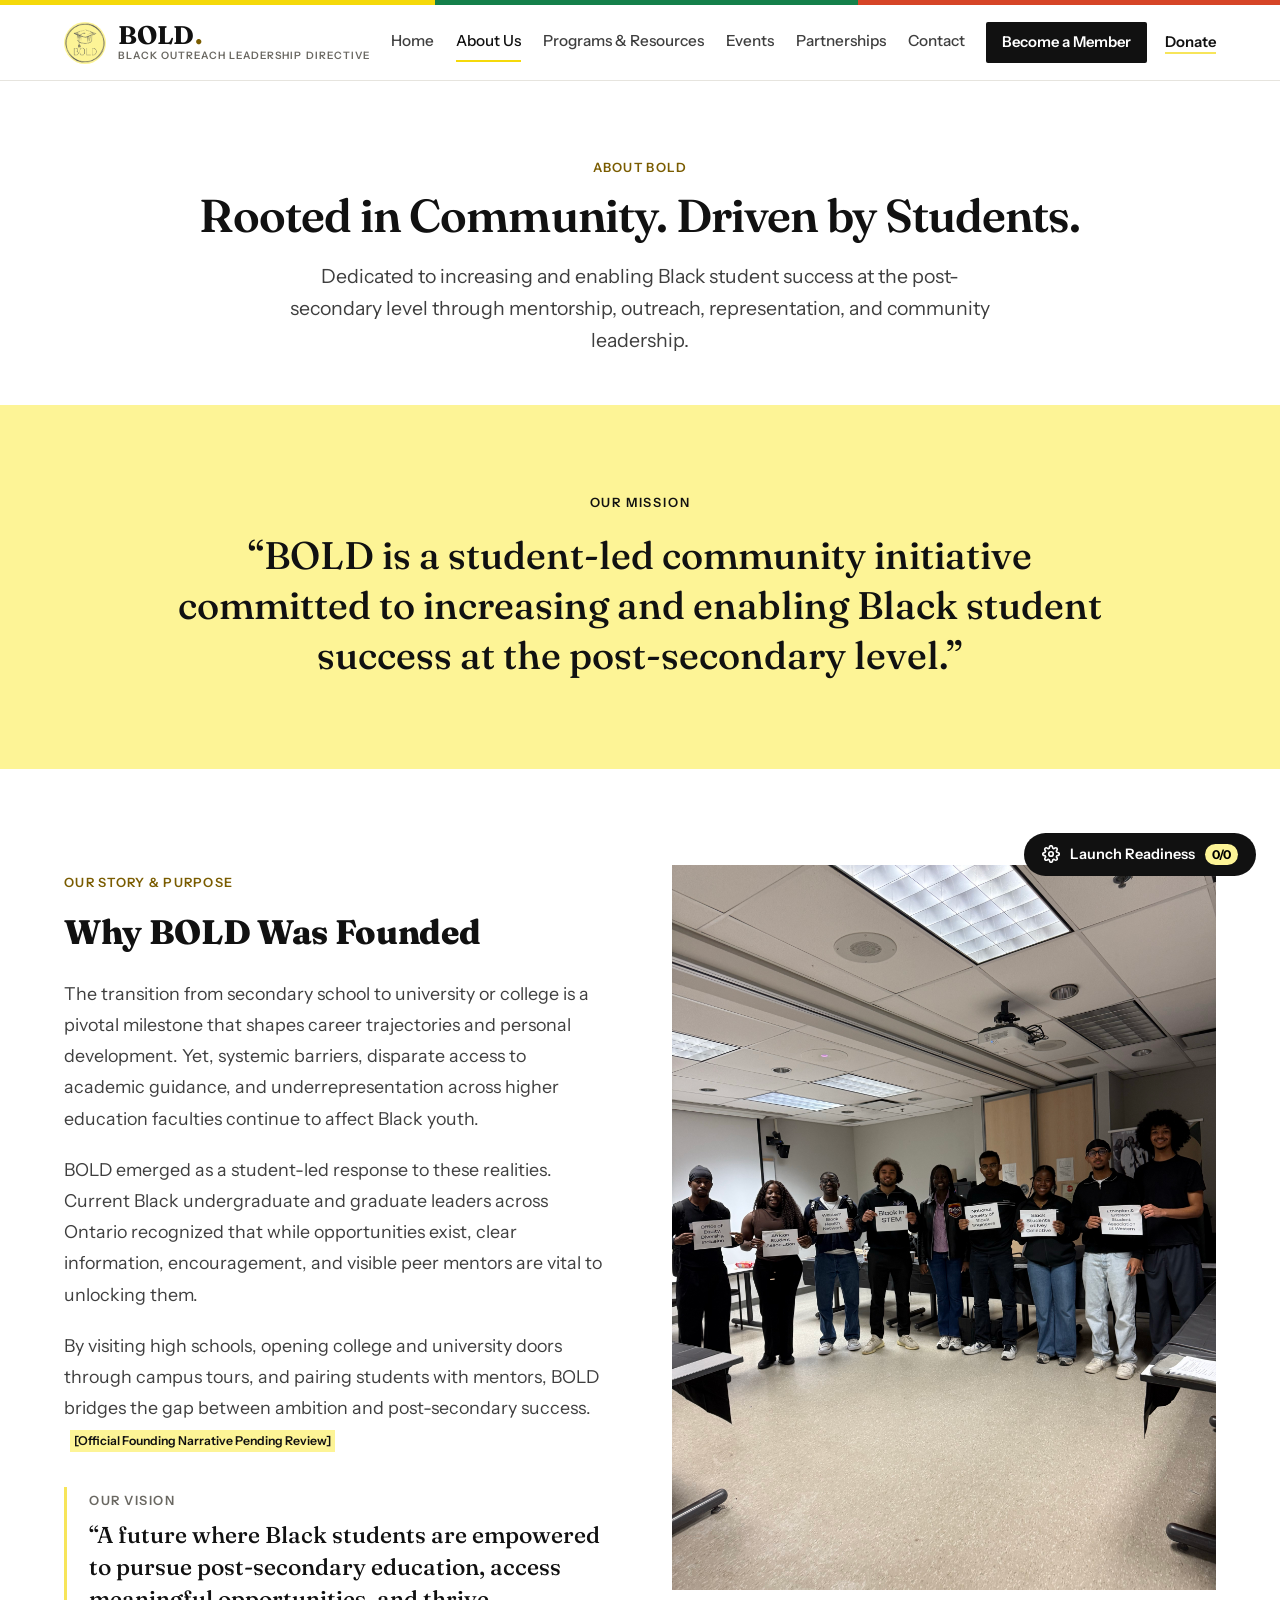
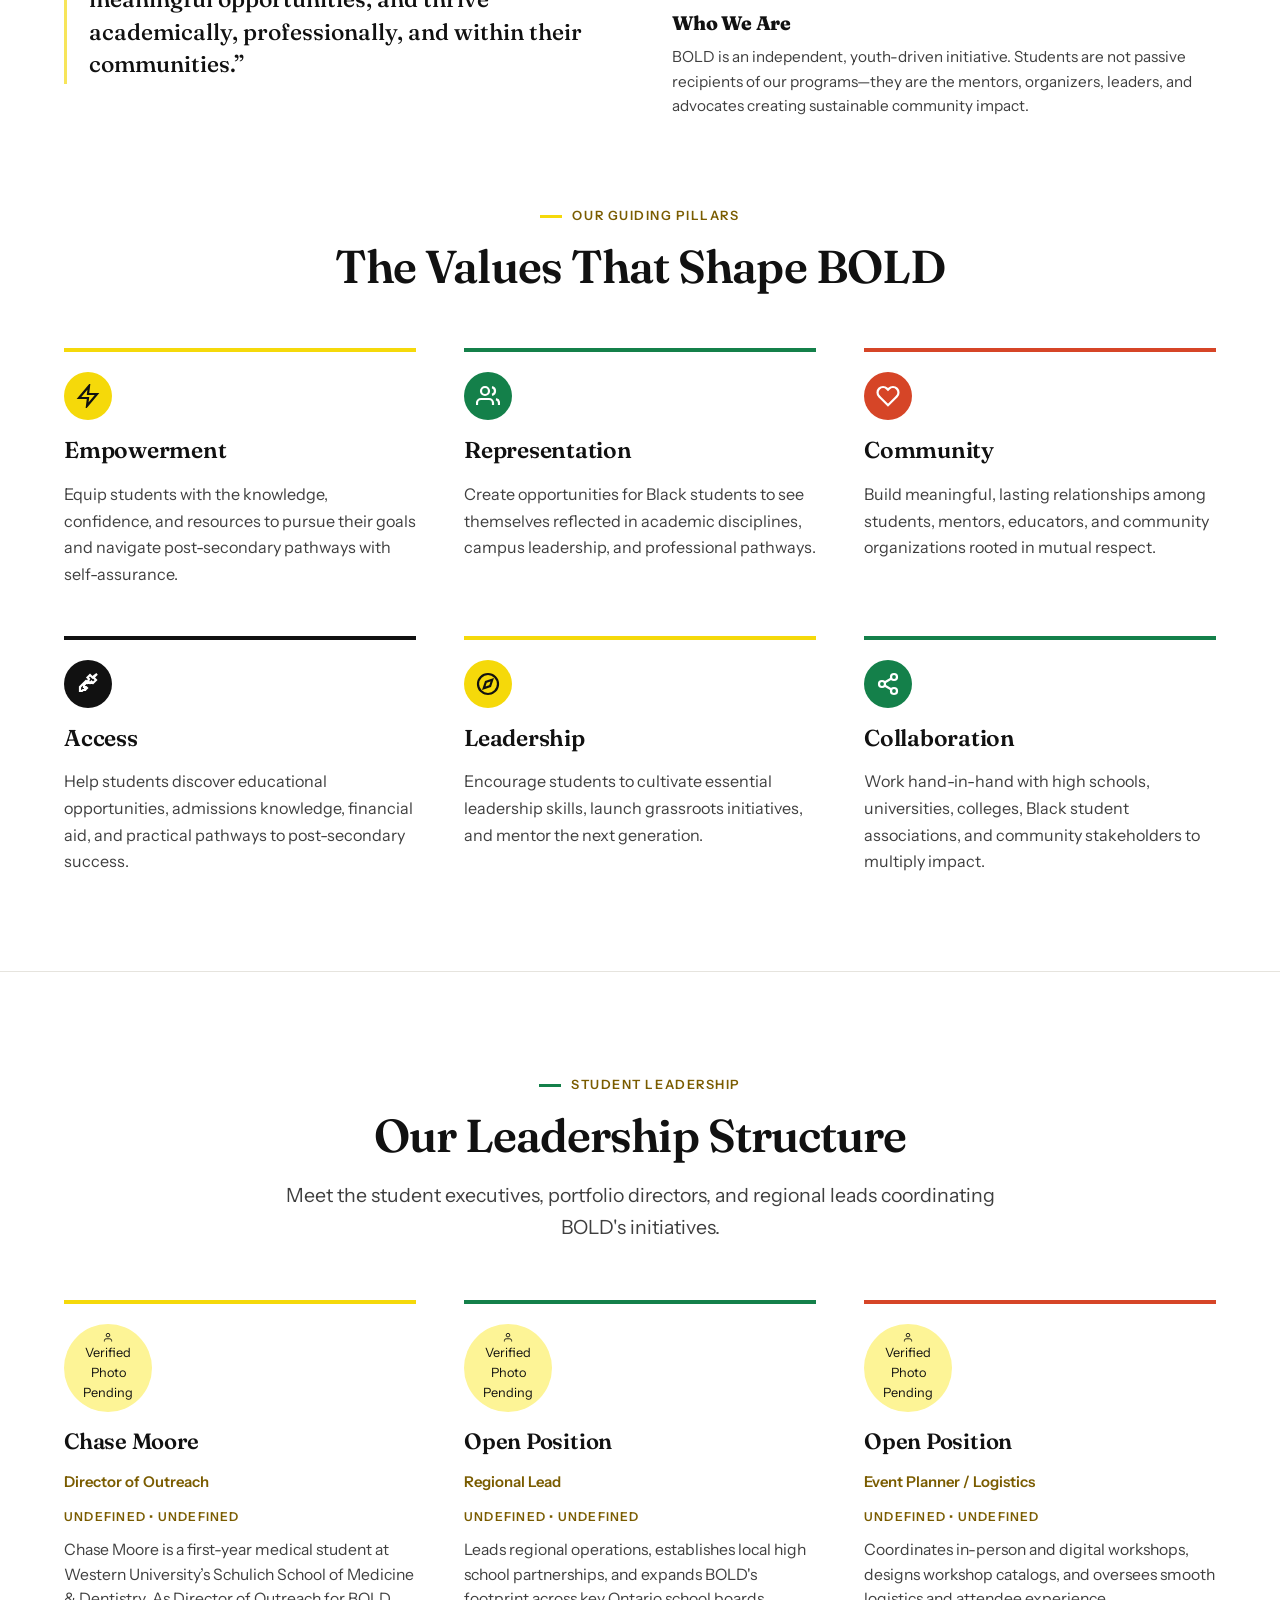
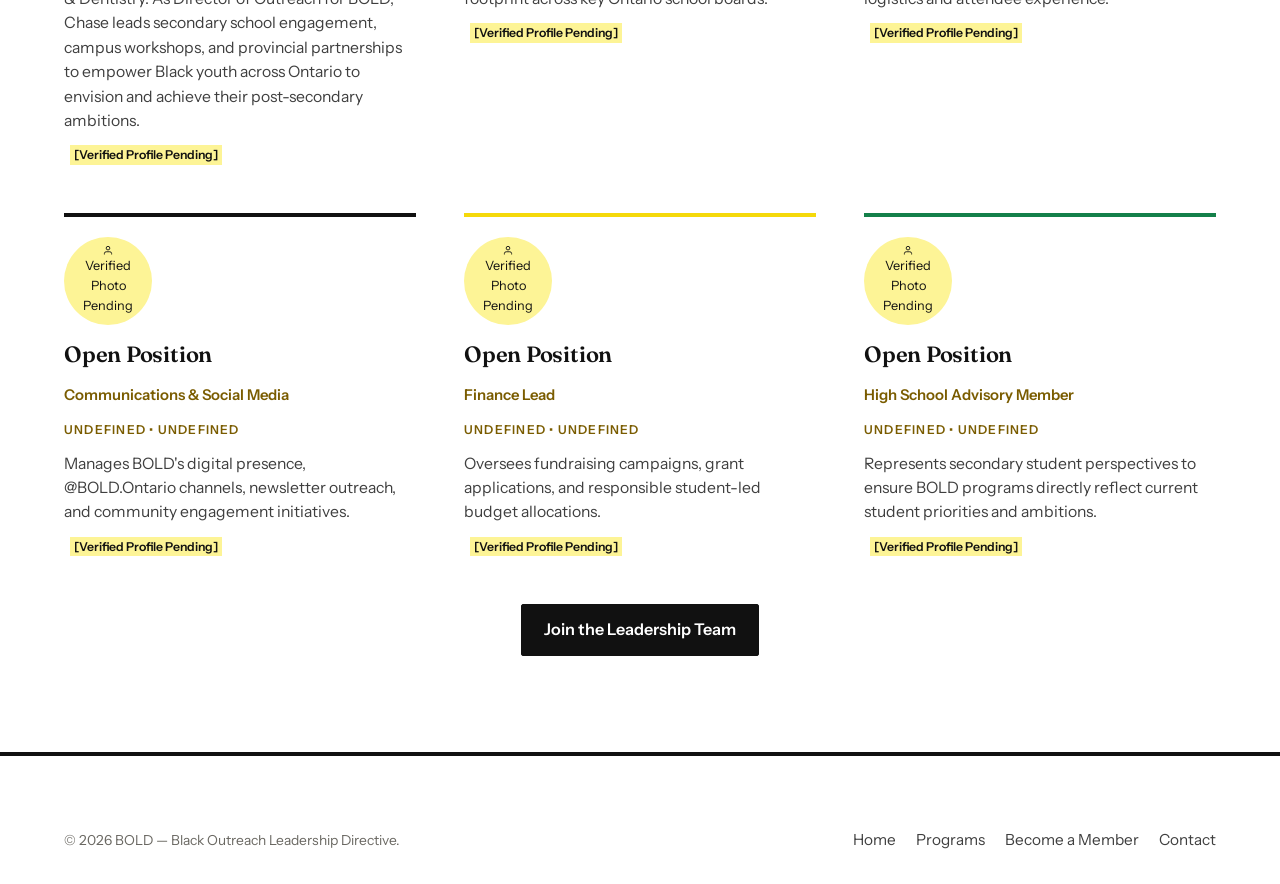
==== commit a14c94d2: "Fix FAQ accordion, add colour accents and motion - FAQ: wire up click handlers for FAQs written dire" ====
--- a/about.html
+++ b/about.html
@@ -179,6 +179,7 @@
 
   <script src="js/data.js"></script>
   <script src="js/app.js"></script>
+  <script src="js/motion.js"></script>
   <script src="js/admin.js"></script>
   <script>document.getElementById('currentYear').textContent = new Date().getFullYear();</script>
 </body>
--- a/css/style.css
+++ b/css/style.css
@@ -40,6 +40,14 @@
   --text-dark: #111111;
   --text-yellow: #7A5C00;
 
+  /* Accent palette — sits alongside the yellow + black brand colours */
+  --accent-yellow: #F5D90A;       /* saturated yellow for rules and shapes */
+  --accent-green: #14804A;
+  --accent-green-soft: #E3F4EA;
+  --accent-red: #D64527;
+  --accent-red-soft: #FCE9E3;
+  --accent-ink: #111111;
+
   /* State */
   --success: #0F7A4F;
   --success-bg: #E8F5EE;
@@ -1532,14 +1540,27 @@
 }
 .faq-item.open .faq-icon { transform: rotate(180deg); }
 .faq-answer {
-  display: none;
-  padding: 0 0 24px;
+  display: grid;
+  grid-template-rows: 0fr;
+  transition: grid-template-rows 320ms ease;
   font-size: 1rem;
   color: var(--text-secondary);
   line-height: 1.7;
   max-width: 720px;
 }
-.faq-item.open .faq-answer { display: block; }
+.faq-answer-inner {
+  overflow: hidden;
+  min-height: 0;
+}
+.faq-answer-inner::after {
+  content: "";
+  display: block;
+  height: 24px;
+}
+.faq-item.open .faq-answer {
+  grid-template-rows: 1fr;
+}
+.faq-question:hover { color: var(--accent-green); }
 
 /* --- Newsletter --- */
 .newsletter-strip {
@@ -1847,3 +1868,328 @@
   .modal-dialog { padding: 32px 22px; }
   .footer-grid { grid-template-columns: 1fr; }
 }
+
+
+/* ==========================================================================
+   Colour accents
+   ========================================================================== */
+
+/* Tri-colour stripe at the very top of every page */
+body::before {
+  content: "";
+  display: block;
+  height: 5px;
+  background: linear-gradient(90deg,
+    var(--accent-yellow) 0 34%, var(--accent-green) 34% 67%, var(--accent-red) 67% 100%);
+}
+
+/* Section eyebrows get a short coloured dash */
+span.section-subtitle,
+.section-header .badge {
+  display: inline-flex !important;
+  align-items: center;
+  gap: 10px;
+}
+span.section-subtitle::before,
+.section-header .badge::before {
+  content: "";
+  width: 22px;
+  height: 3px;
+  background: var(--accent-yellow);
+  display: inline-block;
+}
+.section:nth-of-type(3n+1) .section-header .badge::before,
+.section:nth-of-type(3n+1) span.section-subtitle::before { background: var(--accent-green); }
+.section:nth-of-type(3n+2) .section-header .badge::before,
+.section:nth-of-type(3n+2) span.section-subtitle::before { background: var(--accent-red); }
+
+/* Card rules and icons cycle through yellow / green / red / black */
+:is(.pillar-card, .value-card, .program-card, .role-card, .exec-role-card,
+    .team-placeholder-card, .branch-card, .team-card) {
+  border-top-width: 4px;
+  --card-accent: var(--accent-yellow);
+}
+:is(.pillar-card, .value-card, .program-card, .role-card, .exec-role-card,
+    .team-placeholder-card, .branch-card, .team-card):nth-child(4n+2) { --card-accent: var(--accent-green); }
+:is(.pillar-card, .value-card, .program-card, .role-card, .exec-role-card,
+    .team-placeholder-card, .branch-card, .team-card):nth-child(4n+3) { --card-accent: var(--accent-red); }
+:is(.pillar-card, .value-card, .program-card, .role-card, .exec-role-card,
+    .team-placeholder-card, .branch-card, .team-card):nth-child(4n+4) { --card-accent: var(--accent-ink); }
+:is(.pillar-card, .value-card, .program-card, .role-card, .exec-role-card,
+    .team-placeholder-card, .branch-card, .team-card) {
+  border-top-color: var(--card-accent);
+}
+.pillar-icon-box, .value-icon-box {
+  width: 48px;
+  height: 48px;
+  border-radius: 50%;
+  align-items: center;
+  justify-content: center;
+  background: var(--card-accent);
+  color: #fff;
+  transition: transform 300ms ease;
+}
+.pillar-card:nth-child(4n+1) .pillar-icon-box,
+.value-card:nth-child(4n+1) .value-icon-box { color: #111; }
+.pillar-card:hover .pillar-icon-box,
+.value-card:hover .value-icon-box { transform: rotate(-8deg) scale(1.08); }
+.exec-role-duty-item::before { background: var(--card-accent, #111); }
+
+/* Metric numbers in brand colours */
+.metric-card:nth-child(4n+1) .metric-number { color: #111; }
+.metric-card:nth-child(4n+2) .metric-number { color: var(--accent-green); }
+.metric-card:nth-child(4n+3) .metric-number { color: var(--accent-red); }
+.metric-card:nth-child(4n+4) .metric-number { color: #111; }
+.metric-card:nth-child(4n+1) .metric-number,
+.metric-card:nth-child(4n+4) .metric-number {
+  background: linear-gradient(transparent 62%, var(--brand-yellow) 62%);
+  display: inline-block;
+}
+.impact-metrics-grid { border-top: 4px solid #111; }
+
+/* Story + event accents */
+.story-card:nth-child(3n+2) .story-quote { border-left-color: var(--accent-green); }
+.story-card:nth-child(3n+3) .story-quote { border-left-color: var(--accent-red); }
+.event-card:nth-child(3n+2) .event-date-chip { background: var(--accent-green); color: #fff; }
+.event-card:nth-child(3n+3) .event-date-chip { background: var(--accent-red); color: #fff; }
+.badge-success { color: var(--accent-green); }
+
+/* FAQ: coloured marker on the open item */
+.faq-item { position: relative; transition: background 250ms ease; }
+.faq-item::before {
+  content: "";
+  position: absolute;
+  left: -20px;
+  top: 22px;
+  width: 4px;
+  height: 0;
+  background: var(--accent-green);
+  transition: height 300ms ease;
+}
+.faq-item.open::before { height: calc(100% - 44px); }
+.faq-item.open .faq-question { color: var(--accent-green); }
+.faq-item.open .faq-icon { color: var(--accent-green); }
+
+/* Hero: offset colour blocks behind the photo */
+.hero-featured-showcase { position: relative; isolation: isolate; }
+.hero-featured-showcase::before,
+.hero-featured-showcase::after {
+  content: "";
+  position: absolute;
+  z-index: -1;
+}
+.hero-featured-showcase::before {
+  top: -18px;
+  right: -18px;
+  width: 42%;
+  height: 55%;
+  background: var(--brand-yellow);
+}
+.hero-featured-showcase::after {
+  top: 52%;
+  left: -18px;
+  width: 22%;
+  height: 32%;
+  background: var(--accent-green);
+}
+
+/* Ink band: black section with yellow highlights */
+.band-ink {
+  --text-white: #FFFFFF;
+  --text-primary: #F4F4F4;
+  --text-secondary: #D8D8D8;
+  --text-muted: #A9A9A9;
+  --bold-yellow: var(--brand-yellow);
+  background: #111111;
+  color: #fff;
+  border-top: none !important;
+}
+.band-ink .btn-primary { background: var(--brand-yellow); color: #111; border-color: var(--brand-yellow); }
+.band-ink .btn-primary:hover { background: #fff; border-color: #fff; }
+.band-ink .btn-secondary { color: #fff; border-color: #fff; }
+.band-ink .btn-secondary:hover { background: #fff; color: #111; }
+.band-ink .btn-outline-yellow { color: #fff; }
+.band-ink .btn-outline-yellow:hover { text-decoration-color: #fff; }
+
+/* Values ticker */
+.values-ticker {
+  background: #111;
+  color: #fff;
+  overflow: hidden;
+  padding: 18px 0;
+  border-top: 4px solid var(--accent-yellow);
+}
+.values-ticker-track {
+  display: flex;
+  width: max-content;
+  animation: ticker 32s linear infinite;
+}
+.values-ticker:hover .values-ticker-track { animation-play-state: paused; }
+.values-ticker-group {
+  display: flex;
+  align-items: center;
+  gap: 36px;
+  padding-right: 36px;
+  font-family: var(--font-display);
+  font-size: clamp(1.4rem, 2.6vw, 2.1rem);
+  font-weight: 500;
+  white-space: nowrap;
+}
+.ticker-dot {
+  width: 12px;
+  height: 12px;
+  border-radius: 50%;
+  background: var(--accent-yellow);
+  flex-shrink: 0;
+}
+.values-ticker-group .ticker-dot:nth-of-type(3n+2) { background: var(--accent-green); }
+.values-ticker-group .ticker-dot:nth-of-type(3n+3) { background: var(--accent-red); }
+@keyframes ticker {
+  from { transform: translateX(0); }
+  to { transform: translateX(-50%); }
+}
+
+/* Footer accent */
+.site-footer { border-top: 4px solid #111; }
+.footer-heading::after {
+  content: "";
+  display: block;
+  width: 18px;
+  height: 3px;
+  margin-top: 8px;
+  background: var(--accent-yellow);
+}
+.footer-grid > :nth-child(3) .footer-heading::after { background: var(--accent-green); }
+.footer-grid > :nth-child(4) .footer-heading::after { background: var(--accent-red); }
+
+/* ==========================================================================
+   Motion
+   ========================================================================== */
+
+.scroll-progress {
+  position: fixed;
+  top: 0;
+  left: 0;
+  right: 0;
+  height: 3px;
+  background: linear-gradient(90deg, var(--accent-yellow), var(--accent-green), var(--accent-red));
+  transform-origin: 0 50%;
+  transform: scaleX(0);
+  z-index: 3000;
+  pointer-events: none;
+}
+
+.site-header { transition: box-shadow 250ms ease, background 250ms ease; }
+.site-header.is-scrolled { box-shadow: 0 6px 24px -12px rgba(0, 0, 0, 0.25); }
+
+/* Underline grows in on nav hover */
+.nav-link::after {
+  content: "";
+  position: absolute;
+  left: 0;
+  right: 0;
+  bottom: -2px;
+  height: 2px;
+  background: var(--accent-yellow);
+  transform: scaleX(0);
+  transform-origin: left;
+  transition: transform 250ms ease;
+}
+.nav-link:hover::after { transform: scaleX(1); }
+.nav-link.active::after { transform: scaleX(1); }
+.nav-link.active { border-bottom-color: transparent; }
+
+/* Buttons: lift + arrow nudge */
+.btn { transition: background 200ms ease, color 200ms ease, border-color 200ms ease, transform 200ms ease; }
+.btn:hover { transform: translateY(-2px); }
+.btn:active { transform: translateY(0); }
+.btn svg { transition: transform 200ms ease; }
+.btn:hover svg { transform: translateX(3px); }
+.btn-primary:hover { box-shadow: 4px 4px 0 #111; border-color: #111; }
+
+/* Image hover zoom */
+.event-image img { transition: transform 600ms ease; }
+.event-card:hover .event-image img { transform: scale(1.05); }
+.hero-featured-showcase img,
+.about-grid img { transition: transform 700ms ease; }
+
+
+/* Card hover: accent rule thickens */
+:is(.pillar-card, .value-card, .program-card, .role-card, .exec-role-card,
+    .team-placeholder-card, .branch-card, .team-card) {
+  transition: border-top-width 200ms ease, padding-top 200ms ease;
+}
+:is(.pillar-card, .value-card, .program-card, .role-card, .exec-role-card,
+    .team-placeholder-card, .branch-card, .team-card):hover {
+  border-top-width: 8px;
+  padding-top: 16px;
+}
+
+/* Pulsing dot */
+.pulse-indicator { animation: pulseDot 2s ease-in-out infinite; }
+@keyframes pulseDot {
+  0%, 100% { box-shadow: 0 0 0 0 rgba(245, 217, 10, 0.6); }
+  50% { box-shadow: 0 0 0 7px rgba(245, 217, 10, 0); }
+}
+
+/* Hero entrance (runs once on load) */
+.motion-ready .hero-header-center > *,
+.motion-ready .section:first-of-type .container > .section-title,
+.motion-ready .section:first-of-type .container > .section-description {
+  animation: riseIn 800ms cubic-bezier(0.2, 0.7, 0.2, 1) both;
+}
+.motion-ready .hero-header-center > :nth-child(2) { animation-delay: 100ms; }
+.motion-ready .hero-header-center > :nth-child(3) { animation-delay: 220ms; }
+.motion-ready .hero-header-center > :nth-child(4) { animation-delay: 340ms; }
+.motion-ready .section:first-of-type .container > .section-description { animation-delay: 150ms; }
+.motion-ready .hero-title .highlight-word {
+  background-size: 0% 100%;
+  background-repeat: no-repeat;
+  animation: markerSweep 900ms 650ms cubic-bezier(0.6, 0, 0.2, 1) forwards;
+}
+@keyframes riseIn {
+  from { opacity: 0; transform: translateY(28px); }
+  to { opacity: 1; transform: none; }
+}
+@keyframes markerSweep {
+  to { background-size: 100% 100%; }
+}
+
+/* Scroll reveal (classes added by js/motion.js) */
+.motion-ready .reveal {
+  opacity: 0;
+  transform: translateY(36px);
+  transition:
+    opacity 700ms cubic-bezier(0.2, 0.7, 0.2, 1) var(--reveal-delay, 0ms),
+    transform 700ms cubic-bezier(0.2, 0.7, 0.2, 1) var(--reveal-delay, 0ms),
+    border-top-width 200ms ease, padding-top 200ms ease;
+}
+.motion-ready .reveal.is-visible {
+  opacity: 1;
+  transform: none;
+}
+.motion-ready img.reveal,
+.motion-ready .hero-featured-showcase.reveal {
+  transform: none;
+  clip-path: inset(0 0 100% 0);
+  transition: clip-path 1000ms cubic-bezier(0.6, 0, 0.2, 1) var(--reveal-delay, 0ms), opacity 400ms ease;
+}
+.motion-ready img.reveal.is-visible,
+.motion-ready .hero-featured-showcase.reveal.is-visible {
+  clip-path: inset(-40px -40px -40px -40px);
+}
+
+@media (max-width: 768px) {
+  .hero-featured-showcase::before { top: -10px; right: -10px; }
+  .hero-featured-showcase::after { left: -10px; top: 18%; height: 26%; }
+  .faq-item::before { left: -10px; }
+}
+
+@media (prefers-reduced-motion: reduce) {
+  *, *::before, *::after {
+    animation-duration: 0.01ms !important;
+    animation-iteration-count: 1 !important;
+    transition-duration: 0.01ms !important;
+  }
+  .values-ticker-track { animation: none; }
+}
